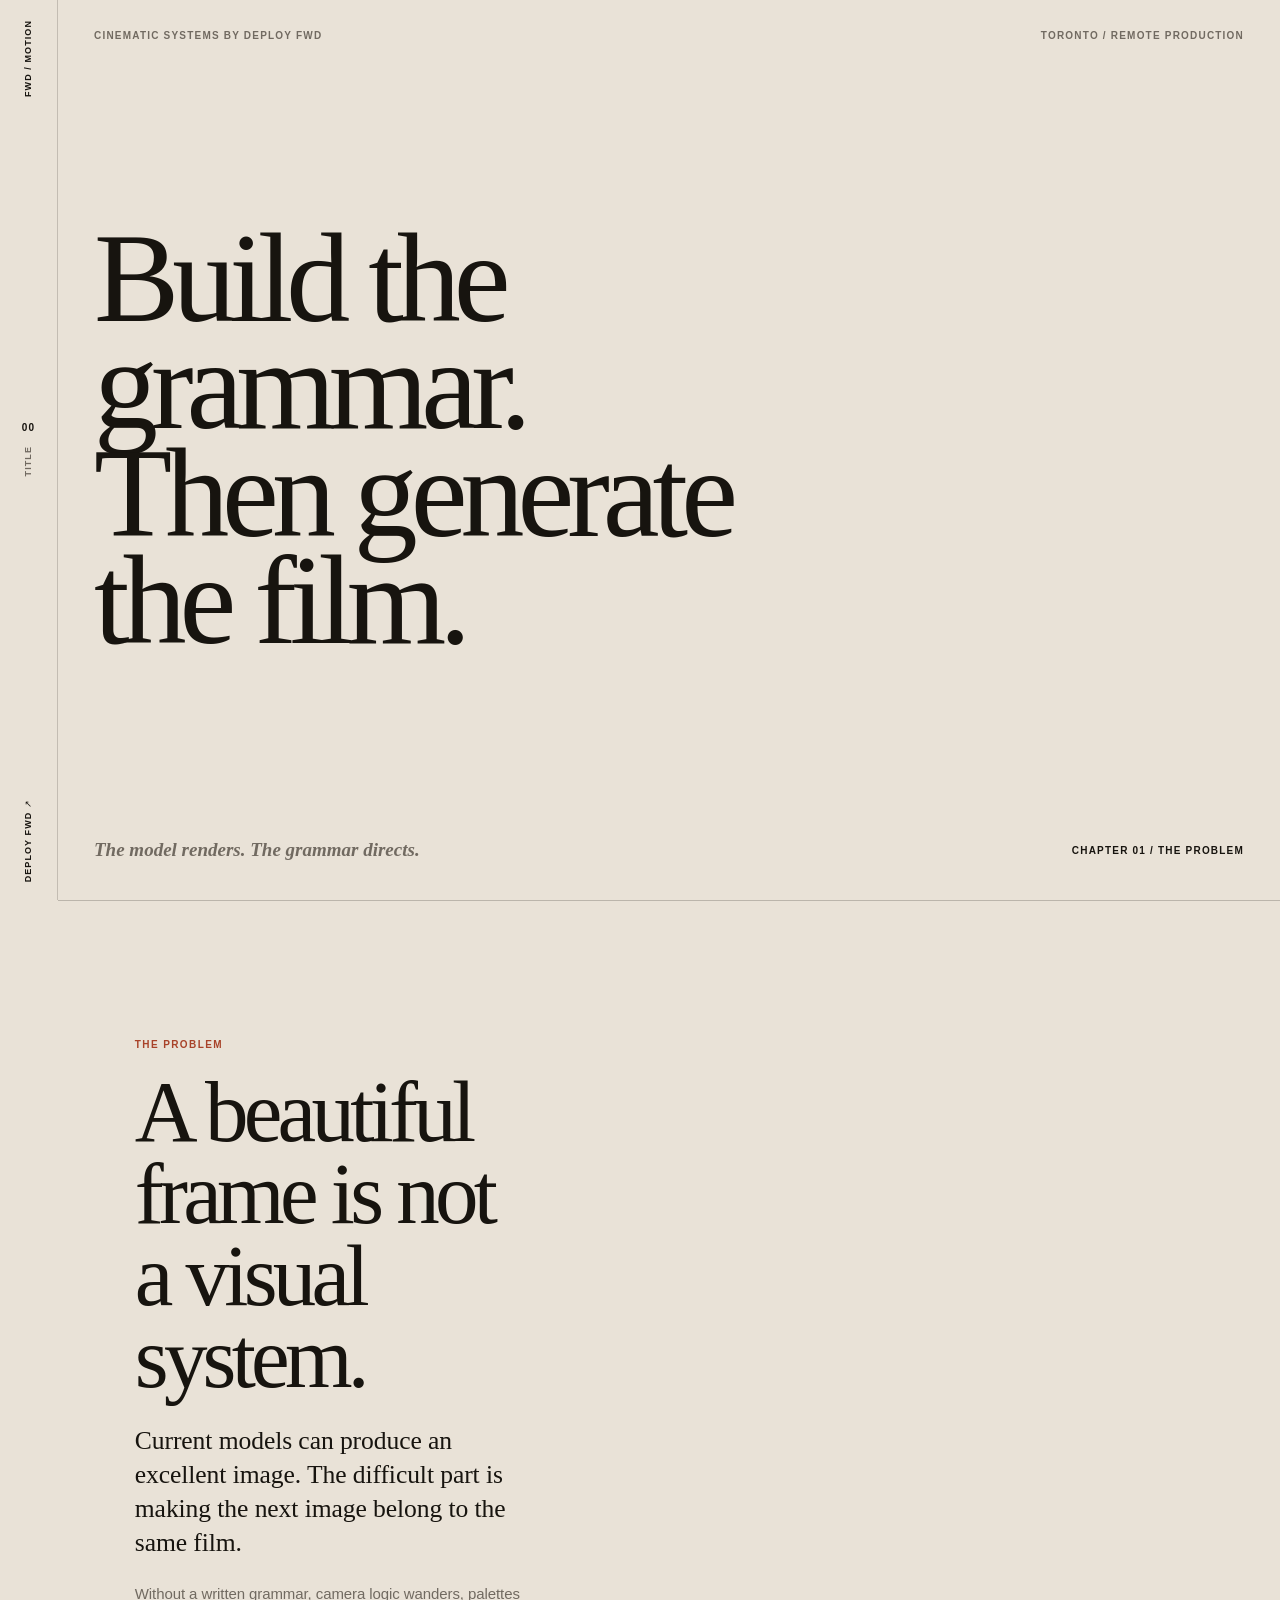
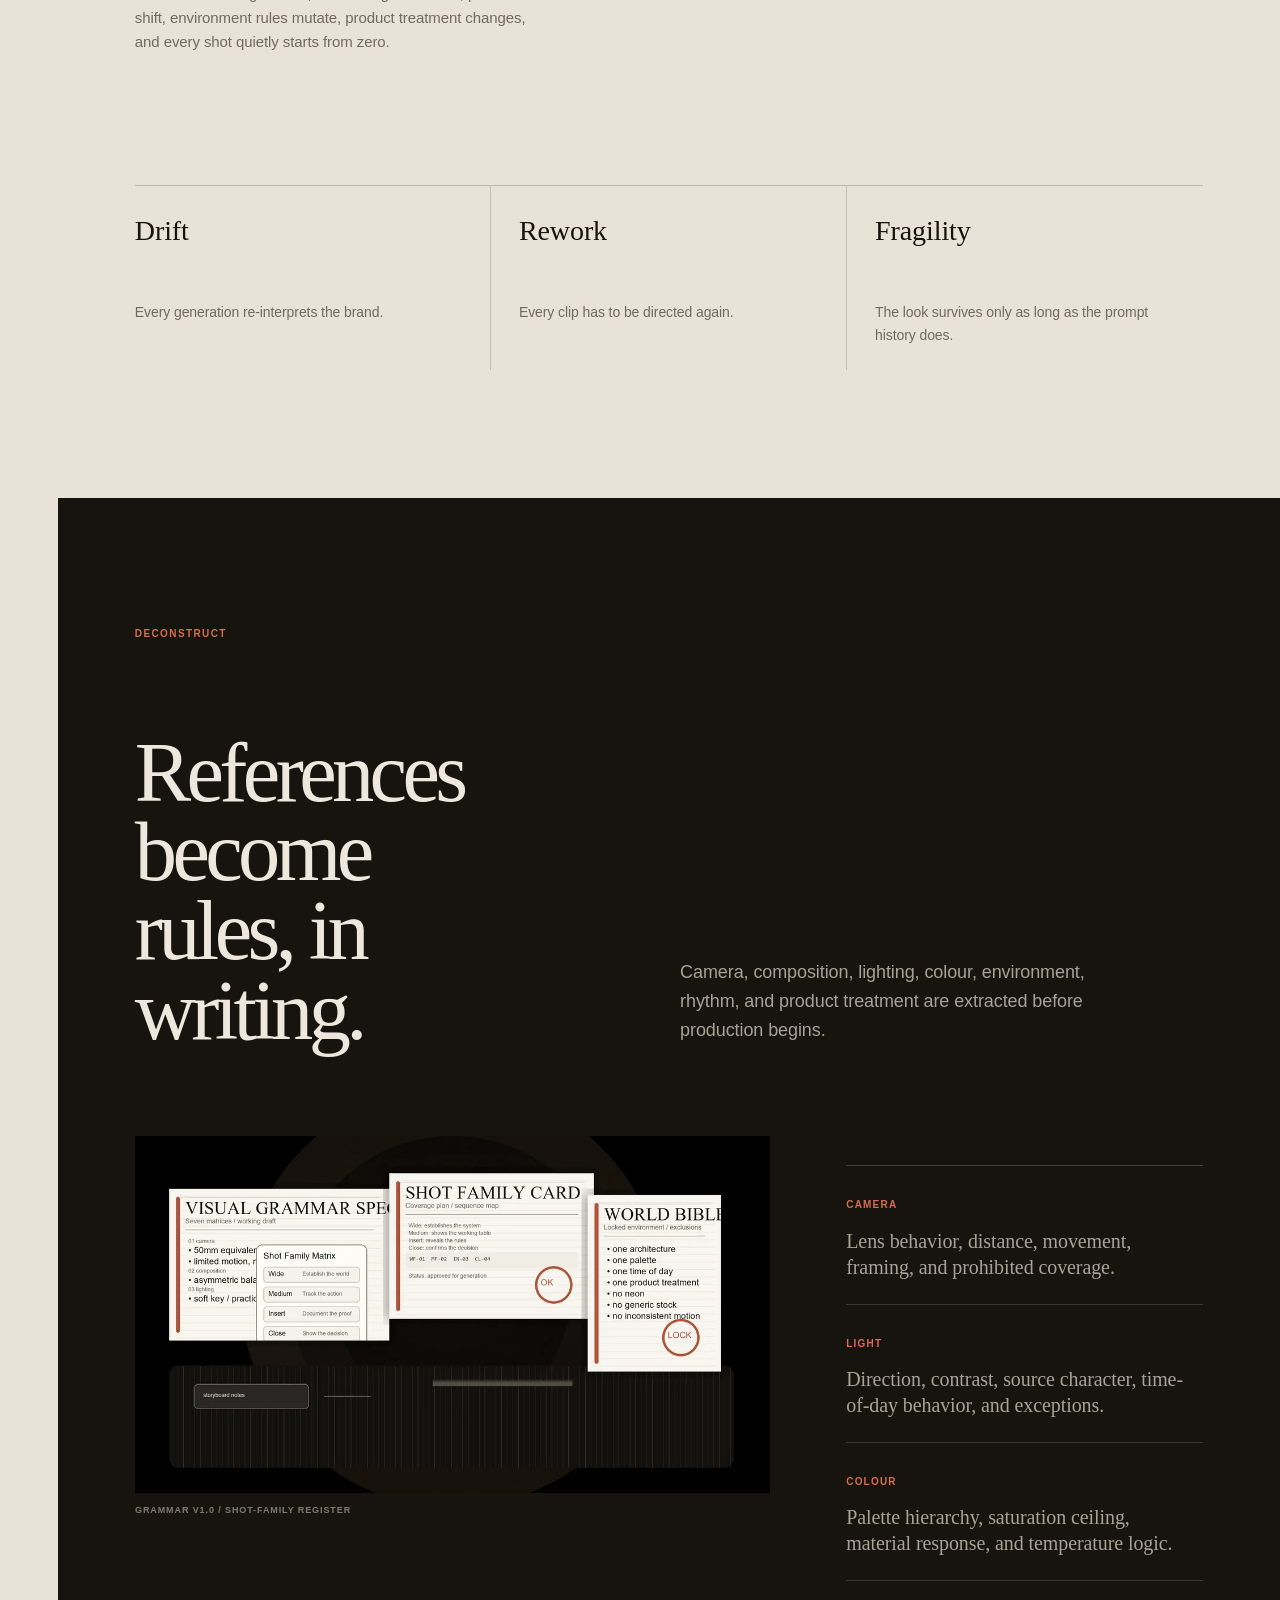
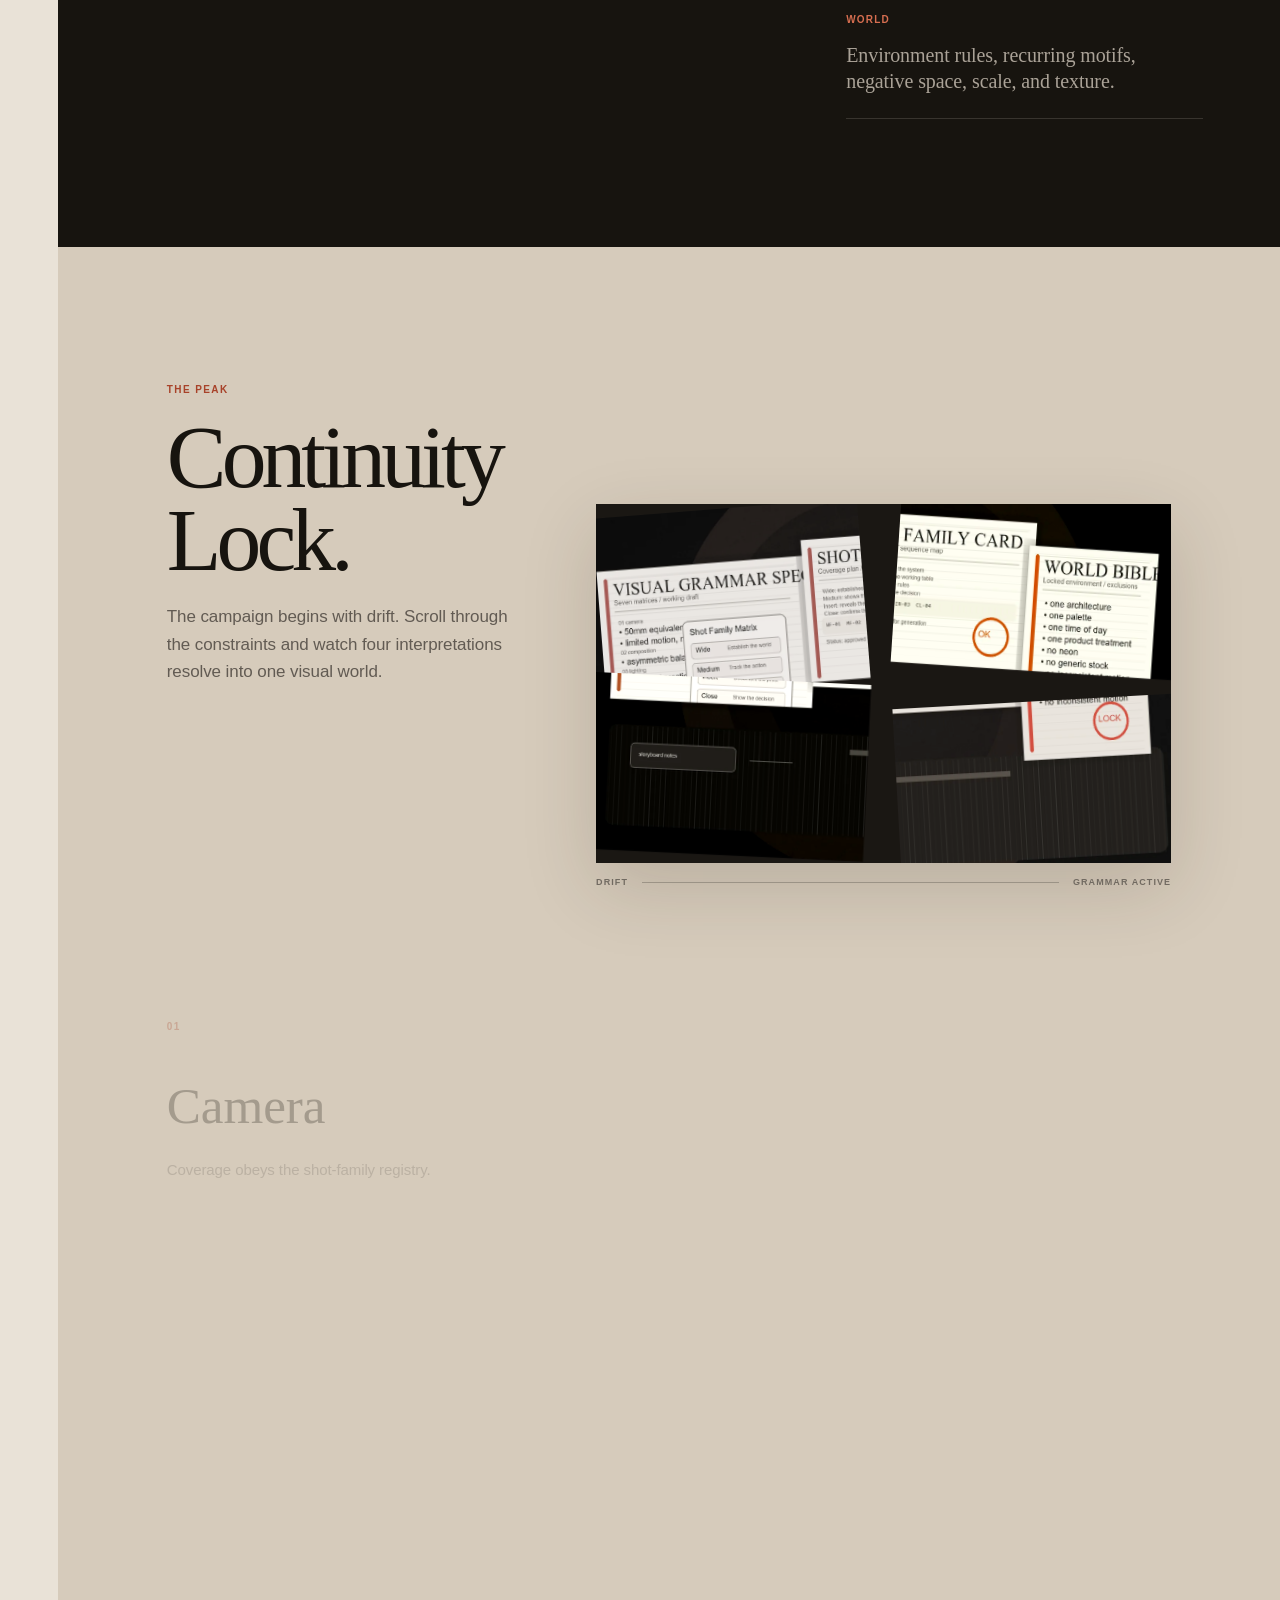
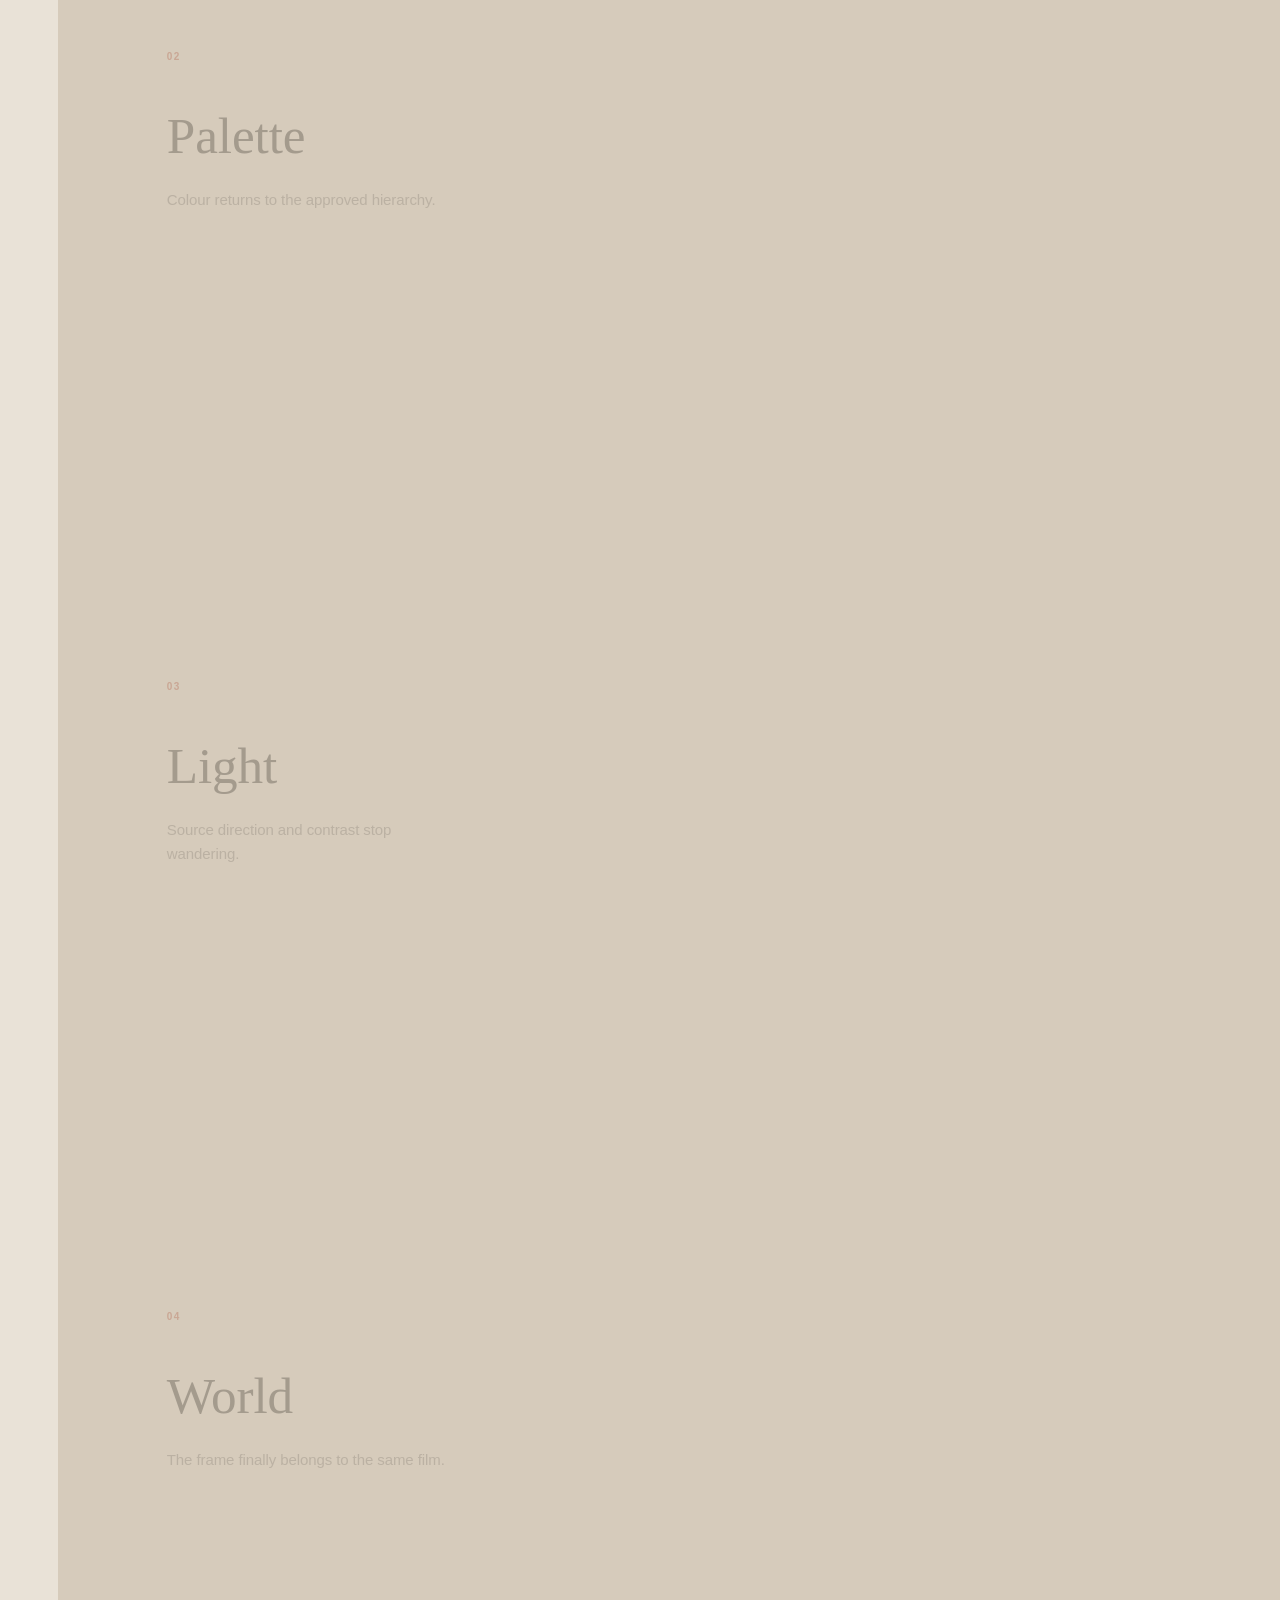
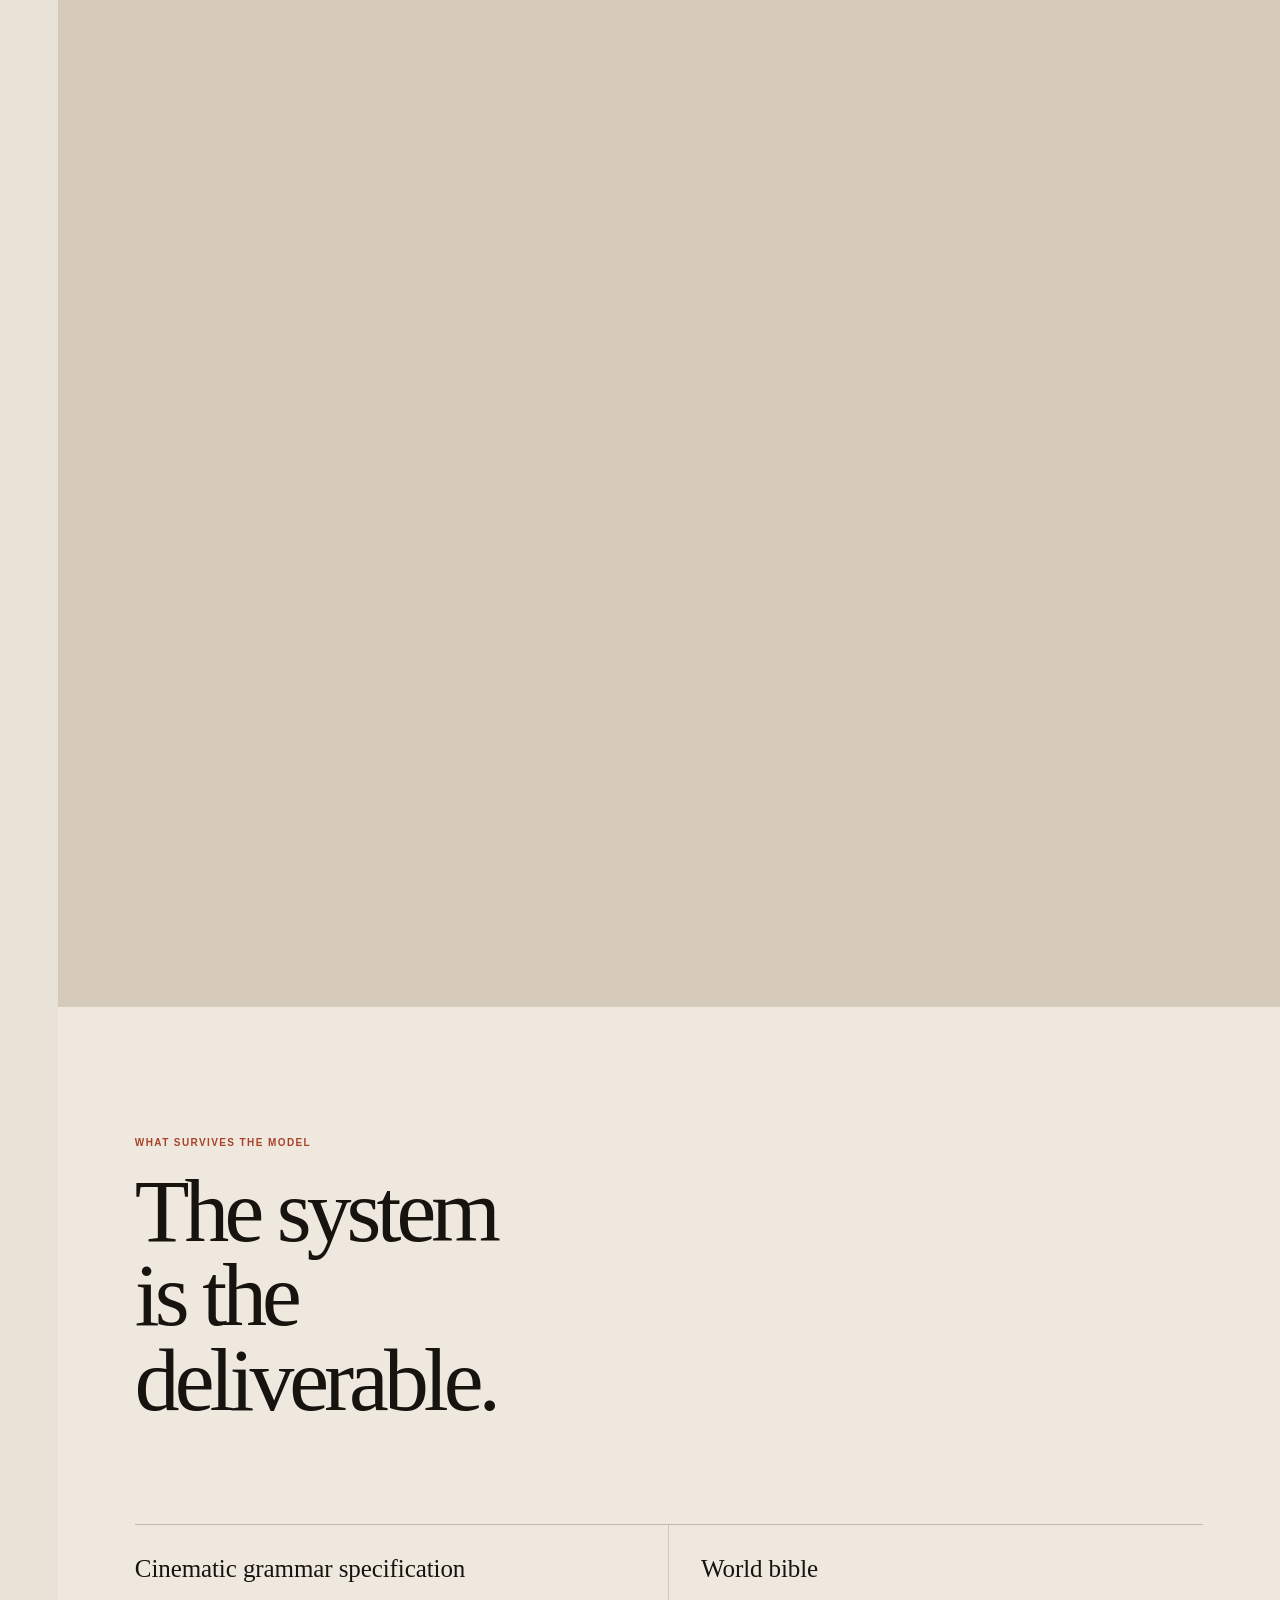
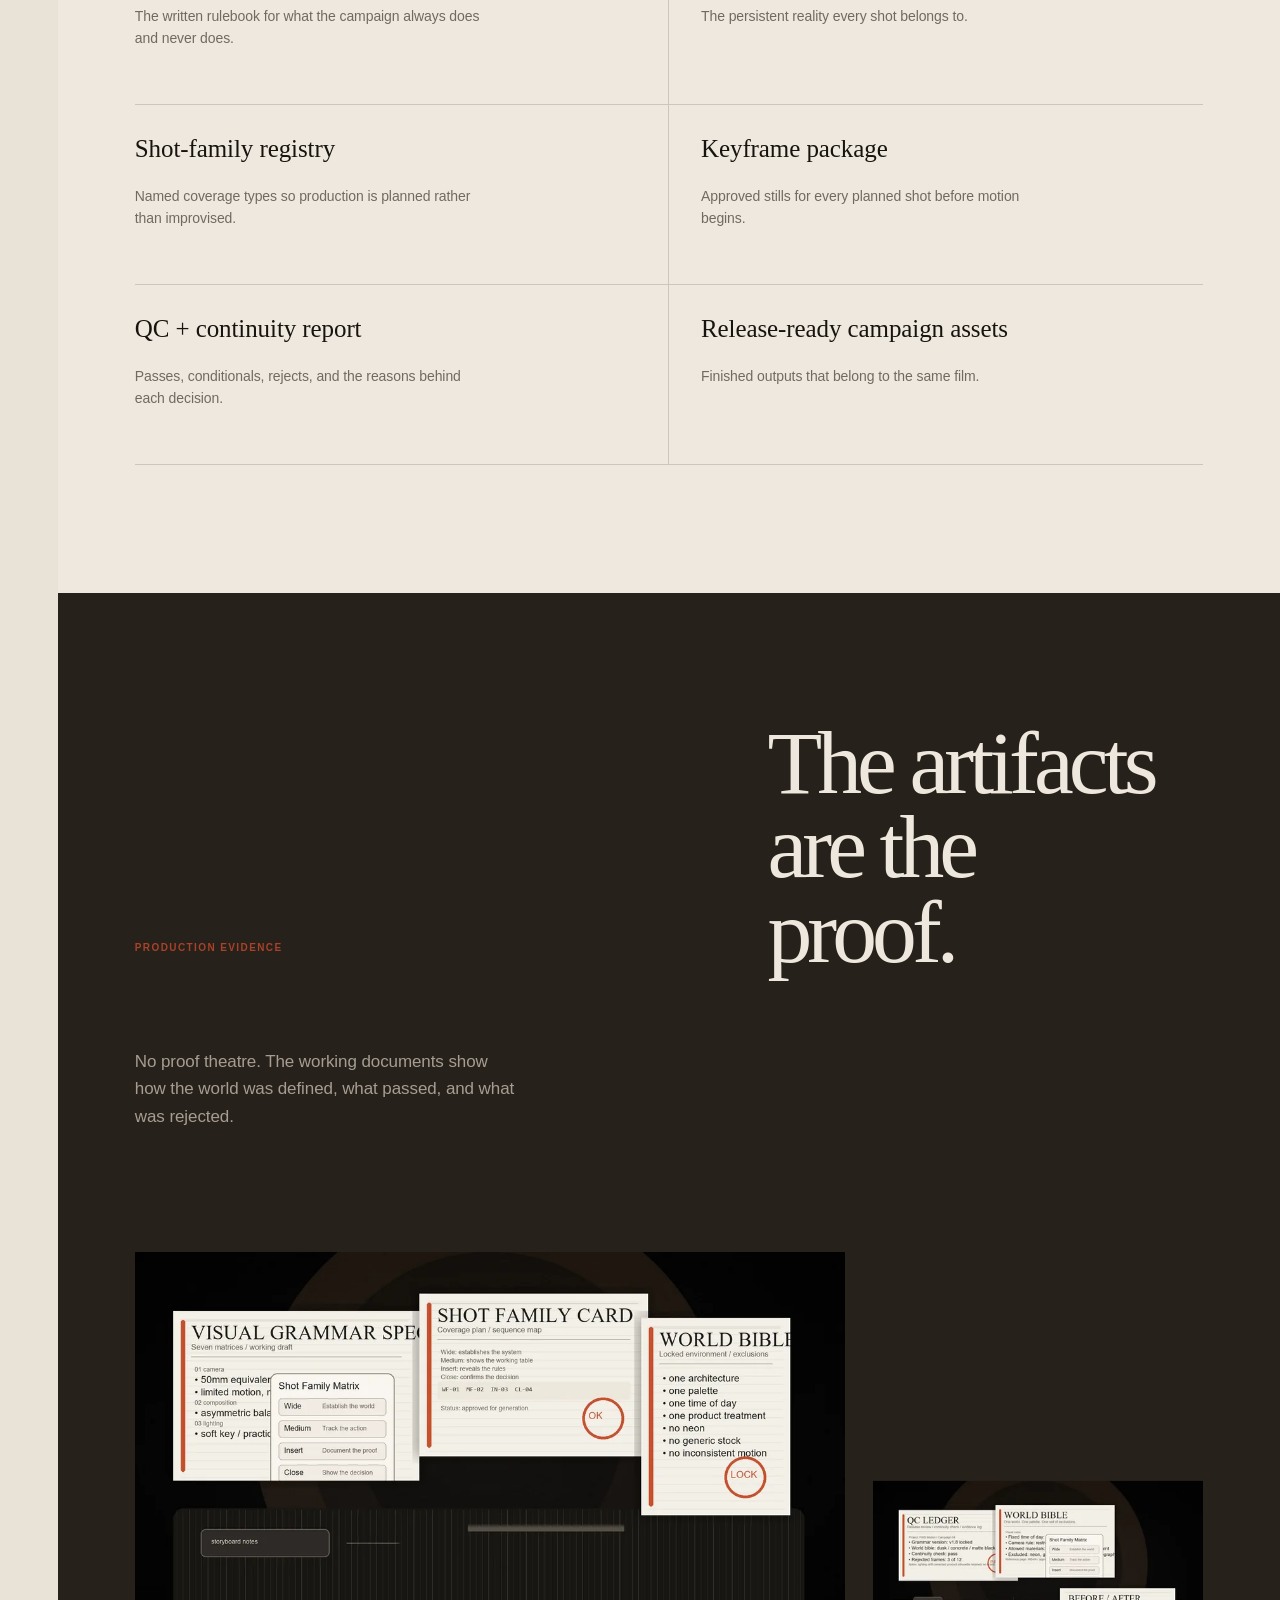
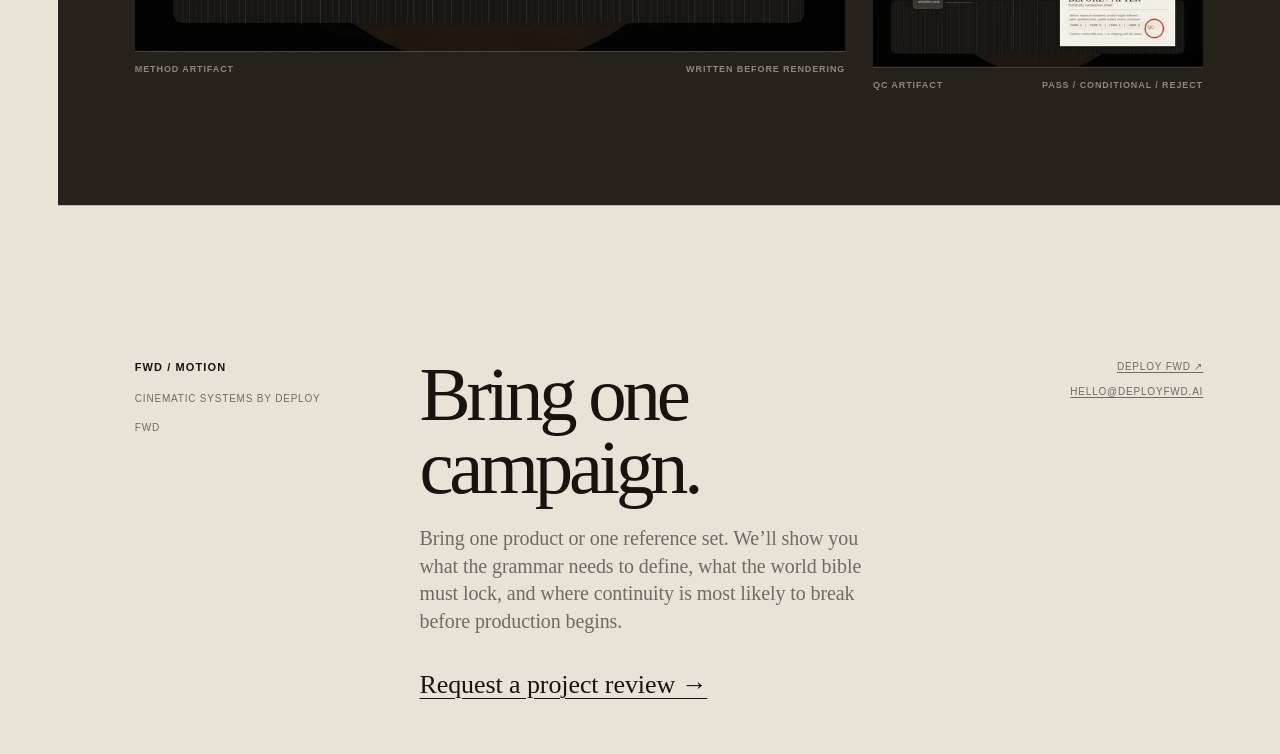
==== deployfwd-preview/fwd-motion.html @ f6572b6f "Publish DeployFWD and FWD Motion mobile previews" ====
<!doctype html>
<html lang="en">
<head>
  <meta charset="utf-8">
  <meta name="viewport" content="width=device-width, initial-scale=1, viewport-fit=cover">
  <title>FWD Motion | cinematic grammar systems for premium campaigns</title>
  <meta name="description" content="FWD Motion turns references into written cinematic grammar, locks one visual world, and produces multi-shot campaigns against it.">
  <meta name="theme-color" content="#e9e2d7">
  <meta property="og:title" content="FWD Motion | cinematic grammar systems">
  <meta property="og:description" content="Build the grammar. Then generate the film.">
  <meta property="og:type" content="website">
  <link rel="icon" href="data:image/svg+xml,%3Csvg xmlns='http://www.w3.org/2000/svg' viewBox='0 0 64 64'%3E%3Crect width='64' height='64' fill='%23e9e2d7'/%3E%3Cpath d='M14 14h8v36h-8zm14 0h22v8H28zm0 14h17v8H28z' fill='%2317140f'/%3E%3C/svg%3E">
  <link rel="stylesheet" href="assets/scrollcraft/scrollcraft.css">
  <link rel="stylesheet" href="assets/fwd-motion.css">
</head>
<body class="fm-page">
  <a class="fm-skip" href="#main">Skip to content</a>

  <aside class="fm-folio" aria-label="Page chapters">
    <a class="fm-folio-mark" href="#top" aria-label="FWD Motion home">FWD / MOTION</a>
    <div class="fm-folio-current" aria-live="polite">
      <span data-folio-number>00</span>
      <strong data-folio-title>Title</strong>
    </div>
    <a class="fm-folio-parent" href="index.html">Deploy FWD ↗</a>
  </aside>

  <main id="main">
    <section id="top" class="fm-title-page" data-fm-chapter="00|Title" data-sc-act="flow">
      <div class="fm-title-inner">
        <div class="fm-title-meta">
          <span>Cinematic systems by Deploy FWD</span>
          <span>Toronto / remote production</span>
        </div>

        <h1>Build the grammar.<br>Then generate the film.</h1>

        <div class="fm-title-bottom">
          <p>The model renders. The grammar directs.</p>
          <a href="#problem">Chapter 01 / The problem</a>
        </div>
      </div>
    </section>

    <section id="problem" class="fm-chapter fm-chapter-paper" data-fm-chapter="01|The problem" data-sc-act="flow">
      <div class="fm-spread">
        <div class="fm-copy-column" data-sc-in data-sc-stagger="55">
          <p class="fm-kicker">The problem</p>
          <h2>A beautiful frame is not a visual system.</h2>
          <p class="fm-lede">Current models can produce an excellent image. The difficult part is making the next image belong to the same film.</p>
          <p>Without a written grammar, camera logic wanders, palettes shift, environment rules mutate, product treatment changes, and every shot quietly starts from zero.</p>
        </div>

        <figure class="fm-media-column" data-sc-reveal="right" data-sc-reveal-at="0.12 0.62">
          <img
            src="assets/fwd-motion/hero-proof-1120.webp"
            srcset="assets/fwd-motion/hero-proof-480.webp 480w, assets/fwd-motion/hero-proof-720.webp 720w, assets/fwd-motion/hero-proof-1120.webp 1120w"
            sizes="(max-width: 900px) 92vw, 52vw"
            width="1120" height="630"
            loading="lazy" decoding="async"
            alt="Quality-control ledger and world bible showing pass, conditional, and rejected continuity decisions">
          <figcaption><span>QC ledger</span><span>Continuity is inspected, not assumed.</span></figcaption>
        </figure>
      </div>

      <div class="fm-margin-notes">
        <p><strong>Drift</strong> Every generation re-interprets the brand.</p>
        <p><strong>Rework</strong> Every clip has to be directed again.</p>
        <p><strong>Fragility</strong> The look survives only as long as the prompt history does.</p>
      </div>
    </section>

    <section id="method" class="fm-chapter fm-chapter-ink" data-fm-chapter="02|Deconstruct" data-sc-act="flow">
      <div class="fm-method-head" data-sc-in>
        <p class="fm-kicker">Deconstruct</p>
        <h2>References become rules, in writing.</h2>
        <p>Camera, composition, lighting, colour, environment, rhythm, and product treatment are extracted before production begins.</p>
      </div>

      <div class="fm-method-spread">
        <figure class="fm-method-image" data-sc-parallax="-0.58">
          <img
            src="assets/fwd-motion/hero-method-1600.webp"
            srcset="assets/fwd-motion/hero-method-480.webp 480w, assets/fwd-motion/hero-method-720.webp 720w, assets/fwd-motion/hero-method-1120.webp 1120w, assets/fwd-motion/hero-method-1600.webp 1600w"
            sizes="(max-width: 900px) 92vw, 68vw"
            width="1600" height="900"
            loading="lazy" decoding="async"
            alt="Visual grammar specification and shot family matrix defining cinematic coverage rules">
          <figcaption>Grammar v1.0 / shot-family register</figcaption>
        </figure>

        <div class="fm-method-list" data-sc-in data-sc-stagger="50">
          <article><span>Camera</span><p>Lens behavior, distance, movement, framing, and prohibited coverage.</p></article>
          <article><span>Light</span><p>Direction, contrast, source character, time-of-day behavior, and exceptions.</p></article>
          <article><span>Colour</span><p>Palette hierarchy, saturation ceiling, material response, and temperature logic.</p></article>
          <article><span>World</span><p>Environment rules, recurring motifs, negative space, scale, and texture.</p></article>
        </div>
      </div>
    </section>

    <section id="lock" class="fm-chapter fm-lock-chapter" data-fm-chapter="03|Continuity Lock" data-fm-lock>
      <div class="fm-lock-wrap">
        <div class="fm-lock-copy">
          <div class="fm-lock-intro">
            <p class="fm-kicker">The peak</p>
            <h2>Continuity Lock.</h2>
            <p>The campaign begins with drift. Scroll through the constraints and watch four interpretations resolve into one visual world.</p>
          </div>

          <div class="fm-lock-rules">
            <article data-lock-rule="0"><span>01</span><strong>Camera</strong><p>Coverage obeys the shot-family registry.</p></article>
            <article data-lock-rule="1"><span>02</span><strong>Palette</strong><p>Colour returns to the approved hierarchy.</p></article>
            <article data-lock-rule="2"><span>03</span><strong>Light</strong><p>Source direction and contrast stop wandering.</p></article>
            <article data-lock-rule="3"><span>04</span><strong>World</strong><p>The frame finally belongs to the same film.</p></article>
          </div>
        </div>

        <div class="fm-lock-stage" aria-label="Four drifting image tiles resolving into one coherent frame">
          <div class="fm-lock-grid" data-lock-grid>
            <div class="fm-tile t1"></div>
            <div class="fm-tile t2"></div>
            <div class="fm-tile t3"></div>
            <div class="fm-tile t4"></div>
          </div>
          <div class="fm-lock-status">
            <span data-lock-status>DRIFT</span>
            <b></b>
            <span>GRAMMAR ACTIVE</span>
          </div>
        </div>
      </div>
    </section>

    <section id="system" class="fm-chapter fm-chapter-paper fm-system-chapter" data-fm-chapter="04|The system" data-sc-act="flow">
      <div class="fm-system-head" data-sc-in>
        <p class="fm-kicker">What survives the model</p>
        <h2>The system is the deliverable.</h2>
      </div>

      <div class="fm-deliverables">
        <article data-sc-in>
          <strong>Cinematic grammar specification</strong>
          <p>The written rulebook for what the campaign always does and never does.</p>
        </article>
        <article data-sc-in>
          <strong>World bible</strong>
          <p>The persistent reality every shot belongs to.</p>
        </article>
        <article data-sc-in>
          <strong>Shot-family registry</strong>
          <p>Named coverage types so production is planned rather than improvised.</p>
        </article>
        <article data-sc-in>
          <strong>Keyframe package</strong>
          <p>Approved stills for every planned shot before motion begins.</p>
        </article>
        <article data-sc-in>
          <strong>QC + continuity report</strong>
          <p>Passes, conditionals, rejects, and the reasons behind each decision.</p>
        </article>
        <article data-sc-in>
          <strong>Release-ready campaign assets</strong>
          <p>Finished outputs that belong to the same film.</p>
        </article>
      </div>
    </section>

    <section id="proof" class="fm-chapter fm-proof-chapter" data-fm-chapter="05|Proof" data-sc-act="flow">
      <div class="fm-proof-title" data-sc-in>
        <p class="fm-kicker">Production evidence</p>
        <h2>The artifacts are the proof.</h2>
        <p>No proof theatre. The working documents show how the world was defined, what passed, and what was rejected.</p>
      </div>

      <div class="fm-proof-spread">
        <figure class="fm-proof-large" data-sc-reveal="left" data-sc-reveal-at="0.08 0.52">
          <img
            src="assets/fwd-motion/hero-method-1120.webp"
            srcset="assets/fwd-motion/hero-method-480.webp 480w, assets/fwd-motion/hero-method-720.webp 720w, assets/fwd-motion/hero-method-1120.webp 1120w, assets/fwd-motion/hero-method-1600.webp 1600w"
            sizes="(max-width: 900px) 92vw, 62vw"
            width="1120" height="630"
            loading="lazy" decoding="async"
            alt="Cinematic grammar document showing visual rules, shot families, and production language">
          <figcaption><span>Method artifact</span><span>Written before rendering</span></figcaption>
        </figure>

        <figure class="fm-proof-small" data-sc-parallax="0.44">
          <img
            src="assets/fwd-motion/hero-proof-720.webp"
            srcset="assets/fwd-motion/hero-proof-480.webp 480w, assets/fwd-motion/hero-proof-720.webp 720w, assets/fwd-motion/hero-proof-1120.webp 1120w"
            sizes="(max-width: 900px) 92vw, 29vw"
            width="720" height="405"
            loading="lazy" decoding="async"
            alt="Quality-control ledger and world bible showing continuity review decisions">
          <figcaption><span>QC artifact</span><span>Pass / conditional / reject</span></figcaption>
        </figure>
      </div>
    </section>

    <section id="close" class="fm-colophon" data-fm-chapter="06|Project review" data-sc-act="flow">
      <div class="fm-colophon-inner" data-sc-in>
        <div>
          <p>FWD / MOTION</p>
          <span>Cinematic systems by Deploy FWD</span>
        </div>

        <div class="fm-colophon-copy">
          <h2>Bring one campaign.</h2>
          <p>Bring one product or one reference set. We’ll show you what the grammar needs to define, what the world bible must lock, and where continuity is most likely to break before production begins.</p>
          <a href="mailto:hello@deployfwd.ai?subject=FWD%20Motion%20Project%20Review">Request a project review →</a>
        </div>

        <div class="fm-colophon-meta">
          <a href="index.html">Deploy FWD ↗</a>
          <a href="mailto:hello@deployfwd.ai?subject=FWD%20Motion%20Project%20Review">hello@deployfwd.ai</a>
        </div>
      </div>
    </section>
  </main>

  <script src="assets/scrollcraft/scrollcraft.js"></script>
  <script src="assets/fwd-motion.js"></script>
</body>
</html>
---- deployfwd-preview/assets/scrollcraft/scrollcraft.css ----
/* ============================================================================
   scrollcraft.css: the taste floor
   ----------------------------------------------------------------------------
   Two layers, and the split matters:

     TOKENS   what you override per brand. Colour roles, the type ramp, the
              spacing scale, elevation, motion. A brand is ~12 values.
     DEVICES  what the engine drives. Do not restyle these to taste; they are
              the mechanism. Style your own markup instead.

   Nothing here draws a "component". There are no card, badge, or pill classes,
   because a stylesheet that ships those is how every page built on it ends up
   with the same shapes. You get a floor and a vocabulary; the composition is
   yours.
   ========================================================================== */

/* ---------------------------------------------------------------- tokens -- */
:root {
  /* --- colour roles. Override these six and the page is rebranded. -------- */
  --sc-canvas:      #08090b;   /* the page ground. Drift interpolates this.   */
  --sc-surface:     #101217;   /* anything raised off the ground             */
  --sc-ink:         #f4f2ef;   /* primary text                               */
  --sc-ink-soft:    #9a9ba1;   /* secondary text. Tinted, never flat gray.   */
  --sc-accent:      #d8ff3e;   /* ONE accent. It owns a region, not confetti. */
  --sc-accent-ink:  #08090b;   /* text that sits on the accent               */

  --sc-hairline:    color-mix(in oklab, var(--sc-ink) 12%, transparent);
  --sc-hairline-strong: color-mix(in oklab, var(--sc-ink) 22%, transparent);

  /* --- type. Two families max. Display carries voice, text carries prose. - */
  --sc-font-display: "Instrument Sans", "Geist", system-ui, sans-serif;
  --sc-font-text:    "Geist", system-ui, sans-serif;
  --sc-font-mono:    "Geist Mono", ui-monospace, monospace;

  /* Fluid ramp. Tracking tightens as size grows because a face set at 6rem
     with 0 tracking reads loose; this is optical correction, not decoration. */
  --sc-t-xs:   clamp(0.75rem, 0.72rem + 0.15vw, 0.82rem);
  --sc-t-sm:   clamp(0.875rem, 0.84rem + 0.18vw, 0.95rem);
  --sc-t-base: clamp(1rem, 0.96rem + 0.22vw, 1.125rem);
  --sc-t-lg:   clamp(1.2rem, 1.1rem + 0.5vw, 1.5rem);
  --sc-t-xl:   clamp(1.6rem, 1.35rem + 1.2vw, 2.25rem);
  --sc-t-2xl:  clamp(2.1rem, 1.6rem + 2.4vw, 3.4rem);
  --sc-t-3xl:  clamp(2.8rem, 1.9rem + 4.2vw, 5rem);
  --sc-t-4xl:  clamp(3.4rem, 1.9rem + 6.6vw, 7.5rem);

  --sc-track-tight:  -0.035em;
  --sc-track-snug:   -0.02em;
  --sc-track-normal: -0.005em;
  --sc-track-wide:    0.08em;

  --sc-leading-none: 0.94;
  --sc-leading-tight: 1.06;
  --sc-leading-body: 1.62;

  --sc-measure: 62ch;

  /* --- space. 4px base: the useful middle steps an 8-only scale misses. --- */
  --sc-1: 0.25rem;  --sc-2: 0.5rem;   --sc-3: 0.75rem;  --sc-4: 1rem;
  --sc-5: 1.5rem;   --sc-6: 2rem;     --sc-7: 3rem;     --sc-8: 4rem;
  --sc-9: 6rem;     --sc-10: 8rem;    --sc-11: 12rem;

  /* Section rhythm is fluid so a phone doesn't inherit desktop air. */
  --sc-section: clamp(4.5rem, 9vw, 11rem);
  --sc-gutter:  clamp(1.25rem, 5vw, 5.5rem);
  --sc-maxw:    82rem;

  /* --- radius. Pick one scale for the page and hold it. ------------------- */
  --sc-r-sm: 6px;  --sc-r-md: 12px;  --sc-r-lg: 20px;  --sc-r-pill: 999px;

  /* --- elevation. Every shadow has an offset AND a soft blur, and is tinted
         to the canvas hue. A zero-offset coloured halo is decoration, not
         depth, so there isn't one here. ---------------------------------- */
  --sc-shadow-color: 220 40% 2%;
  --sc-e1: 0 1px 2px hsl(var(--sc-shadow-color) / 0.28),
           0 2px 6px -1px hsl(var(--sc-shadow-color) / 0.20);
  --sc-e2: 0 2px 4px hsl(var(--sc-shadow-color) / 0.24),
           0 8px 18px -4px hsl(var(--sc-shadow-color) / 0.30);
  --sc-e3: 0 4px 8px hsl(var(--sc-shadow-color) / 0.22),
           0 18px 40px -8px hsl(var(--sc-shadow-color) / 0.38),
           0 48px 90px -24px hsl(var(--sc-shadow-color) / 0.30);

  /* Edge light: a 1px top highlight sells a raised surface better than any
     amount of blur, because real raised things catch light on their lip. */
  --sc-edge: inset 0 1px 0 color-mix(in oklab, var(--sc-ink) 10%, transparent);

  /* --- motion. Built-in CSS easings are too weak for UI. ------------------ */
  --sc-ease-out:    cubic-bezier(0.23, 1, 0.32, 1);
  --sc-ease-in-out: cubic-bezier(0.77, 0, 0.175, 1);
  --sc-ease-drawer: cubic-bezier(0.32, 0.72, 0, 1);
  --sc-d-fast: 160ms;  --sc-d-base: 240ms;  --sc-d-slow: 420ms;

  --sc-z-stage: 1; --sc-z-copy: 20; --sc-z-chrome: 60;
}

/* --------------------------------------------------------------- reset -- */
*, *::before, *::after { box-sizing: border-box; }
html { -webkit-text-size-adjust: 100%; scroll-behavior: smooth; }
@media (prefers-reduced-motion: reduce) { html { scroll-behavior: auto; } }

body {
  margin: 0;
  background: var(--sc-canvas);
  color: var(--sc-ink);
  font-family: var(--sc-font-text);
  font-size: var(--sc-t-base);
  line-height: var(--sc-leading-body);
  letter-spacing: var(--sc-track-normal);
  -webkit-font-smoothing: antialiased;
  text-rendering: optimizeLegibility;
  font-synthesis-weight: none;
  overflow-x: clip;
}
img, video, canvas, svg { display: block; max-width: 100%; }
button, input, select, textarea { font: inherit; color: inherit; }

/* ------------------------------------------------- the browser surfaces --
   The parts you did not draw still carry the design. Selection, caret, focus
   ring, scrollbar and tabular numerals all ship with defaults that belong to no
   design system. Theming them is the cheapest signal that a page was built
   rather than assembled, and it is the step that gets skipped most reliably. */
::selection { background: var(--sc-accent); color: var(--sc-accent-ink); }
:root { caret-color: var(--sc-accent); accent-color: var(--sc-accent); }
:focus-visible {
  outline: 2px solid var(--sc-accent);
  outline-offset: 3px;
  border-radius: var(--sc-r-sm);
}
:where(a) { color: inherit; text-decoration-thickness: 1px; text-underline-offset: 0.22em; }
@supports (scrollbar-color: auto) {
  html { scrollbar-color: color-mix(in oklab, var(--sc-ink) 26%, transparent) transparent; scrollbar-width: thin; }
}
:where(table, .sc-nums, [data-sc-count]) { font-variant-numeric: tabular-nums; }

/* ----------------------------------------------------------- typography -- */
.sc-display {
  font-family: var(--sc-font-display);
  font-weight: 500;
  line-height: var(--sc-leading-none);
  letter-spacing: var(--sc-track-tight);
  text-wrap: balance;
  margin: 0;
}
.sc-display--xl { font-size: var(--sc-t-4xl); }
.sc-display--lg { font-size: var(--sc-t-3xl); }
.sc-display--md { font-size: var(--sc-t-2xl); letter-spacing: var(--sc-track-snug); }
.sc-lede {
  font-size: var(--sc-t-lg);
  line-height: 1.44;
  letter-spacing: var(--sc-track-snug);
  color: var(--sc-ink);
  max-width: 46ch;
  text-wrap: pretty;
  margin: 0;
}
.sc-body { max-width: var(--sc-measure); color: var(--sc-ink-soft); text-wrap: pretty; margin: 0; }
.sc-label {
  font-family: var(--sc-font-mono);
  font-size: var(--sc-t-xs);
  letter-spacing: var(--sc-track-wide);
  text-transform: uppercase;
  color: var(--sc-ink-soft);
}

/* ---------------------------------------------------------------- layout -- */
.sc-wrap { width: 100%; max-width: var(--sc-maxw); margin-inline: auto; padding-inline: var(--sc-gutter); }
.sc-section { padding-block: var(--sc-section); }
/* More space above a heading than below it: the gap belongs to the boundary,
   not to the pair. */
.sc-stack > * + * { margin-top: var(--sc-4); }
.sc-stack > :is(h1,h2,h3) { margin-top: var(--sc-7); }
.sc-stack > :is(h1,h2,h3):first-child { margin-top: 0; }
.sc-rule { height: 1px; border: 0; background: var(--sc-hairline); margin: 0; }

/* =============================================================== DEVICES ==
   Driven by the engine. Restyle your own markup, not these.                */

.sc-act--pinned { position: relative; }
.sc-stage {
  position: sticky; top: 0;
  height: 100vh; height: 100svh;
  overflow: clip;
  z-index: var(--sc-z-stage);
}

/* scrub / sequence media */
.sc-stage :is(video[data-sc-scrub], canvas[data-sc-sequence], .sc-stage__poster) {
  position: absolute; inset: 0;
  width: 100%; height: 100%;
  object-fit: cover;
}
video[data-sc-scrub] { opacity: 0; transition: opacity 380ms var(--sc-ease-out); }
.sc-has-clip video[data-sc-scrub] { opacity: 1; }
/* The poster is a live frame-holder, not a placeholder: it stays up until a
   real video frame has painted, which is what stops the blank-stage flash. */
.sc-stage__poster { z-index: 0; transition: opacity 380ms var(--sc-ease-out); }
.sc-has-clip .sc-stage__poster { opacity: 0; }

/* A scrim only where text sits. A full-frame darkening layer flattens the
   image everywhere to fix contrast in one corner. */
.sc-scrim {
  position: absolute; inset: 0; pointer-events: none; z-index: 1;
  background: linear-gradient(
    var(--sc-scrim-angle, 180deg),
    color-mix(in oklab, var(--sc-canvas) var(--sc-scrim-a, 78%), transparent) 0%,
    color-mix(in oklab, var(--sc-canvas) 30%, transparent) 42%,
    transparent 68%);
}
/* Point the scrim at the copy. A scrim gradient that darkens the top while the
   copy sits at the bottom fixes contrast nowhere and flattens the image
   everywhere, which is the most common way text-over-video goes wrong. */
.sc-scrim--bottom { --sc-scrim-angle: 0deg; }
.sc-scrim--left   { --sc-scrim-angle: 90deg; }
.sc-scrim--right  { --sc-scrim-angle: 270deg; }

/* Corner scrims, for copy anchored to a corner. An edge gradient has to darken
   a whole band across the frame to cover one corner; a corner gradient puts the
   density where the text is and leaves the rest of the image alone. Pair with
   .sc-copy--lead / .sc-copy--trail. */
.sc-scrim--lead {
  background: linear-gradient(to top right,
    color-mix(in oklab, var(--sc-canvas) 94%, transparent) 0%,
    color-mix(in oklab, var(--sc-canvas) 72%, transparent) 30%,
    color-mix(in oklab, var(--sc-canvas) 30%, transparent) 52%,
    transparent 72%);
}
.sc-scrim--trail {
  background: linear-gradient(to top left,
    color-mix(in oklab, var(--sc-canvas) 94%, transparent) 0%,
    color-mix(in oklab, var(--sc-canvas) 72%, transparent) 30%,
    color-mix(in oklab, var(--sc-canvas) 30%, transparent) 52%,
    transparent 72%);
}
/* A band across the bottom, for copy that spans the full width of the frame.
   That is what both corner anchors become below 860px, and it is also the right
   shape whenever the copy block is wider than a corner. */
.sc-scrim--band {
  background: linear-gradient(to top,
    color-mix(in oklab, var(--sc-canvas) 94%, transparent) 0%,
    color-mix(in oklab, var(--sc-canvas) 74%, transparent) 22%,
    color-mix(in oklab, var(--sc-canvas) 30%, transparent) 42%,
    transparent 58%);
}
.sc-scrim--vignette {
  background: radial-gradient(120% 90% at 50% 45%, transparent 40%,
              color-mix(in oklab, var(--sc-canvas) 70%, transparent) 100%);
}

/* copy over a stage.
   max-width is in rem, never ch. A `ch` on this container resolves against the
   CONTAINER's font-size (body size), not the display size of the heading inside
   it, so `max-width: 20ch` here silently produces a ~180px column and wraps a
   hero headline to six lines. Set a ch measure on the text element itself. */
.sc-copy {
  position: absolute; z-index: var(--sc-z-copy);
  inset-inline: var(--sc-gutter);
  max-width: min(46rem, 76vw);
  will-change: opacity, transform;
}
.sc-copy--lead   { left: var(--sc-gutter); bottom: clamp(3rem, 12vh, 9rem); }
/* inset-inline FIRST. It is the shorthand for left+right, so declaring it after
   `left: 50%` resets left to auto and the block drifts off the left edge. */
.sc-copy--center { inset-inline: auto; left: 50%; top: 50%; translate: -50% -50%; text-align: center; }
.sc-copy--trail  { inset-inline: auto; right: var(--sc-gutter); bottom: clamp(3rem, 12vh, 9rem); text-align: right; }

/* cue defaults: the engine writes opacity/transform inline, these are the
   pre-paint state so nothing flashes before the first read() */
[data-sc-cue] { opacity: 0; will-change: opacity, transform; }
.sc-ready [data-sc-cue] { transition: none; }

/* kinetic split */
.sc-split { display: inline-block; overflow: hidden; vertical-align: top; }
/* Descenders live below the baseline; a line mask clipped to the line box eats
   the tails off g, y, p, j. The padding buys them room back. */
.sc-split--line { display: block; padding-bottom: 0.14em; margin-bottom: -0.14em; }
.sc-split__i { display: inline-block; will-change: transform, opacity; }
.sc-is-split { opacity: 1 !important; }

/* horizontal rail */
[data-sc-pan] { display: flex; will-change: transform; }

/* reveal + parallax */
[data-sc-reveal] { will-change: clip-path; }
[data-sc-parallax] { will-change: transform; }

/* flow reveal (fires once) */
[data-sc-in], [data-sc-stagger] > * {
  opacity: 0;
  transform: translate3d(0, 14px, 0);
  transition: opacity 620ms var(--sc-ease-out), transform 620ms var(--sc-ease-out);
}
[data-sc-in].sc-in, [data-sc-stagger] > .sc-in { opacity: 1; transform: none; }

/* pointer devices */
[data-sc-tilt] { transform-style: preserve-3d; will-change: transform; }
[data-sc-magnet] { will-change: transform; }
/* isolation always; position only if nothing more specific already set it.
   Written with :where() (zero specificity) on purpose: a plain `position:
   relative` here has the same weight as `.sc-stage` and, being later in the
   file, silently wins. A stage carrying both attributes then stops being
   sticky and the whole act scrolls away instead of pinning. */
[data-sc-spotlight] { isolation: isolate; }
:where([data-sc-spotlight]) { position: relative; }
[data-sc-spotlight]::after {
  content: ""; position: absolute; inset: 0; pointer-events: none; z-index: 2;
  background: radial-gradient(
    28rem 28rem at calc(var(--sc-mx, 0.5) * 100%) calc(var(--sc-my, 0.5) * 100%),
    color-mix(in oklab, var(--sc-accent) 16%, transparent), transparent 70%);
  opacity: 0; transition: opacity var(--sc-d-slow) var(--sc-ease-out);
}
[data-sc-spotlight]:hover::after { opacity: 1; }

/* =========================================================== WORLDFLIGHT ==
   One fixed stage for the whole page. The only thing in document flow is the
   spacer, and it is empty. If you find yourself adding a section here, you want
   act mode instead: the moment a real block scrolls past the fixed stage, the
   page has a seam again and the whole point is gone.                        */

[data-sc-mode="worldflight"] { position: relative; }

.sc-world {
  position: fixed; inset: 0;
  overflow: clip;
  z-index: var(--sc-z-stage);
  background: var(--sc-canvas);
}

/* Every leg is mounted for the life of the page and stacked in the same box.
   The engine owns opacity, visibility and z-index here; do not set them. */
.sc-world__seg {
  position: absolute; inset: 0;
  opacity: 0;
  will-change: opacity;
}
.sc-world__seg > :is(video, img, canvas) {
  position: absolute; inset: 0;
  width: 100%; height: 100%;
  object-fit: cover;
}
/* The poster is the frame-holder AND the first camera move: the engine pushes
   it in slowly until a real decoded frame is available to replace it. */
.sc-world__poster {
  z-index: 0;
  transform-origin: 50% 50%;
  transition: opacity 420ms var(--sc-ease-out);
}
.sc-world__seg > video { z-index: 1; }
.sc-world__seg.sc-has-clip .sc-world__poster { opacity: 0; }
/* The act stylesheet lights a clip through its ancestor act. A worldflight leg
   has no act, so match the class the engine also writes on the clip itself. */
video[data-sc-scrub].sc-has-clip { opacity: 1; }

/* The copy layer is fixed too, and inert by default: the engine hands
   pointer-events back to a block only while it is actually legible. */
.sc-world__copy {
  position: fixed; inset: 0;
  z-index: var(--sc-z-copy);
  pointer-events: none;
}
.sc-world__scrim { position: absolute; inset: 0; pointer-events: none; z-index: 0; }
[data-sc-copy] {
  opacity: 0;
  pointer-events: none;
  will-change: opacity, transform;
}
.sc-ready [data-sc-copy] { transition: none; }

/* The track. Empty on purpose. */
.sc-world__spacer { pointer-events: none; }

/* scroll progress */
[data-sc-progress] {
  position: fixed; inset: 0 0 auto 0; height: 2px; z-index: var(--sc-z-chrome);
  background: var(--sc-accent); transform-origin: 0 50%; transform: scaleX(0);
  will-change: transform;
}

/* ----------------------------------------------------------- atmosphere --
   Depth is not only shadow. Grain keeps a flat dark ground from banding, and
   it is the difference between "a dark page" and "a lit room". */
.sc-grain { position: fixed; inset: 0; pointer-events: none; z-index: 3; opacity: 0.045; }
.sc-grain::before {
  content: ""; position: absolute; inset: -50%;
  background-image: url("data:image/svg+xml;utf8,<svg xmlns='http://www.w3.org/2000/svg' width='140' height='140'><filter id='n'><feTurbulence type='fractalNoise' baseFrequency='0.85' numOctaves='3'/></filter><rect width='140' height='140' filter='url(%23n)'/></svg>");
}

/* -------------------------------------------------------- reduced motion -- */
@media (prefers-reduced-motion: reduce) {
  /* Fewer and gentler, not zero. Opacity still carries the reveal so the page
     is comprehensible; every position change is dropped. */
  [data-sc-in], [data-sc-stagger] > * { transform: none; transition-duration: 220ms; }
  [data-sc-parallax], [data-sc-pan], .sc-split__i { transform: none !important; }
  /* A wipe is a position change too. Show reveal content settled. */
  [data-sc-reveal] { clip-path: none !important; }
  /* A rail's transform IS its navigation, not decoration. Zeroing it the way
     parallax and kinetic type are zeroed parks the act on its first screenful
     and makes everything past the fold unreachable: a device degrading into
     missing content. Hand the travel back to the reader as an ordinary scroll
     region instead, so the same items are all still gettable without motion.
     A build that would rather re-lay the rail out as a grid can still do that;
     this is the floor, not the ceiling. */
  [data-sc-act="pan"] .sc-stage,
  [data-sc-act="pan"] [data-sc-stage] {
    overflow-x: auto; overflow-y: hidden;
    overscroll-behavior-x: contain;
    scroll-snap-type: x proximity;
  }
  [data-sc-pan] > * { scroll-snap-align: center; }
  [data-sc-spotlight]::after { display: none; }
  /* A worldflight keeps its whole story here. No clip is ever fetched, so the
     posters are the film, and they cross-dissolve through exactly the same
     seams at exactly the same scroll positions. The push-in and the copy drift
     are the only things that go. */
  .sc-world__poster, [data-sc-copy] { transform: none !important; }
}

/* --------------------------------------------------------------- mobile -- */
@media (max-width: 860px) {
  .sc-copy { inset-inline: var(--sc-gutter); max-width: none; }
  .sc-copy--trail { text-align: left; }
  .sc-stage { height: 100svh; }
  /* .sc-copy--trail re-anchors to the left and spans the full width here, so a
     bottom-RIGHT corner gradient darkens the one corner the copy just left and
     guarantees a contrast failure over any bright clip. Point the density at
     the copy: the same band .sc-scrim--band paints. */
  .sc-scrim--trail {
    background: linear-gradient(to top,
      color-mix(in oklab, var(--sc-canvas) 94%, transparent) 0%,
      color-mix(in oklab, var(--sc-canvas) 74%, transparent) 22%,
      color-mix(in oklab, var(--sc-canvas) 30%, transparent) 42%,
      transparent 58%);
  }
}
---- deployfwd-preview/assets/fwd-motion.css ----
:root {
  --sc-canvas: #e9e2d7;
  --sc-surface: #d9d0c4;
  --sc-ink: #17140f;
  --sc-ink-soft: #716a61;
  --sc-accent: #a84229;
  --sc-accent-ink: #f4eee5;
  --sc-font-display: Georgia, "Times New Roman", serif;
  --sc-font-text: Arial, Helvetica, sans-serif;
}

.fm-page {
  background: #e9e2d7;
  color: #17140f;
  overflow-x: clip;
}

.fm-page::selection {
  background: #17140f;
  color: #f4eee5;
}

.fm-skip {
  position: fixed;
  left: 18px;
  top: -80px;
  z-index: 100;
  padding: 10px 14px;
  background: #17140f;
  color: #f4eee5;
  font-size: 12px;
}
.fm-skip:focus { top: 18px; }

.fm-page h1,
.fm-page h2,
.fm-page h3,
.fm-page p,
.fm-page figure { margin-top: 0; }

.fm-page h1,
.fm-page h2,
.fm-page h3 {
  font-family: Georgia, "Times New Roman", serif;
  font-weight: 400;
  letter-spacing: -.055em;
}

.fm-folio {
  position: fixed;
  inset: 0 auto 0 0;
  z-index: 55;
  display: grid;
  grid-template-rows: auto 1fr auto;
  width: 58px;
  padding: 20px 0 18px;
  border-right: 1px solid rgba(23,20,15,.18);
  background: rgba(233,226,215,.94);
  color: #17140f;
}

.fm-folio a {
  color: inherit;
  text-decoration: none;
}

.fm-folio-mark,
.fm-folio-parent {
  writing-mode: vertical-rl;
  transform: rotate(180deg);
  justify-self: center;
  font-size: 9px;
  font-weight: 800;
  letter-spacing: .12em;
  text-transform: uppercase;
}

.fm-folio-current {
  align-self: center;
  display: grid;
  justify-items: center;
  gap: 10px;
}

.fm-folio-current span {
  font-size: 10px;
  font-weight: 800;
  letter-spacing: .12em;
}

.fm-folio-current strong {
  writing-mode: vertical-rl;
  transform: rotate(180deg);
  color: #716a61;
  font-size: 9px;
  font-weight: 700;
  letter-spacing: .12em;
  text-transform: uppercase;
}

.fm-title-page,
.fm-chapter,
.fm-colophon {
  margin-left: 58px;
}

.fm-title-page {
  min-height: 100svh;
  background: #e9e2d7;
}

.fm-title-inner {
  min-height: 100svh;
  display: grid;
  grid-template-rows: auto 1fr auto;
  width: min(1400px, calc(100% - 72px));
  margin: 0 auto;
  padding: 28px 0 34px;
}

.fm-title-meta,
.fm-title-bottom {
  display: flex;
  align-items: center;
  justify-content: space-between;
  gap: 28px;
  color: #716a61;
  font-size: 10px;
  font-weight: 700;
  letter-spacing: .12em;
  text-transform: uppercase;
}

.fm-title-page h1 {
  align-self: center;
  max-width: 11.4ch;
  margin: 0;
  font-size: clamp(68px, 10vw, 158px);
  line-height: .84;
}

.fm-title-bottom p {
  margin: 0;
  font-family: Georgia, "Times New Roman", serif;
  font-size: 19px;
  font-style: italic;
  letter-spacing: 0;
  text-transform: none;
}

.fm-title-bottom a {
  color: #17140f;
  text-decoration: none;
}

.fm-chapter {
  position: relative;
  padding: clamp(88px, 10vw, 152px) clamp(28px, 6vw, 90px);
}

.fm-chapter-paper {
  background: #e9e2d7;
  color: #17140f;
  border-top: 1px solid rgba(23,20,15,.22);
}

.fm-chapter-ink {
  background: #17140f;
  color: #eee7dd;
}

.fm-kicker {
  margin: 0 0 18px;
  color: #a84229;
  font-size: 10px;
  font-weight: 800;
  letter-spacing: .14em;
  text-transform: uppercase;
}

.fm-chapter-ink .fm-kicker {
  color: #d66e50;
}

.fm-spread {
  display: grid;
  grid-template-columns: .82fr 1.18fr;
  gap: clamp(50px, 8vw, 120px);
  align-items: start;
  width: min(1320px, 100%);
  margin: 0 auto;
}

.fm-copy-column {
  padding-top: 8px;
}

.fm-copy-column h2 {
  max-width: 9.5ch;
  margin: 0 0 26px;
  font-size: clamp(52px, 6.8vw, 102px);
  line-height: .94;
}

.fm-lede {
  max-width: 34ch;
  margin-bottom: 22px;
  font-family: Georgia, "Times New Roman", serif;
  font-size: clamp(21px, 2vw, 29px);
  line-height: 1.32;
}

.fm-copy-column > p:last-child {
  max-width: 47ch;
  color: #716a61;
  font-size: 15px;
}

.fm-media-column,
.fm-method-image,
.fm-proof-spread figure {
  margin: 0;
}

.fm-media-column img,
.fm-method-image img,
.fm-proof-spread img {
  display: block;
  width: 100%;
  height: auto;
  border-radius: 0;
}

.fm-media-column figcaption,
.fm-proof-spread figcaption {
  display: flex;
  justify-content: space-between;
  gap: 20px;
  padding-top: 10px;
  border-top: 1px solid rgba(23,20,15,.2);
  color: #716a61;
  font-size: 9px;
  font-weight: 700;
  letter-spacing: .1em;
  text-transform: uppercase;
}

.fm-margin-notes {
  display: grid;
  grid-template-columns: repeat(3, 1fr);
  gap: 0;
  width: min(1320px, 100%);
  margin: clamp(72px, 9vw, 126px) auto 0;
  border-top: 1px solid rgba(23,20,15,.2);
}

.fm-margin-notes p {
  min-height: 158px;
  margin: 0;
  padding: 22px 28px 24px 0;
  border-right: 1px solid rgba(23,20,15,.16);
  color: #716a61;
  font-size: 14px;
}

.fm-margin-notes p + p { padding-left: 28px; }
.fm-margin-notes p:last-child { border-right: 0; }

.fm-margin-notes strong {
  display: block;
  margin-bottom: 48px;
  color: #17140f;
  font-family: Georgia, "Times New Roman", serif;
  font-size: 28px;
  font-weight: 400;
}

.fm-method-head {
  display: grid;
  grid-template-columns: .95fr 1.05fr;
  gap: 72px;
  align-items: end;
  width: min(1320px, 100%);
  margin: 0 auto clamp(72px, 9vw, 130px);
}

.fm-method-head .fm-kicker {
  grid-column: 1;
}

.fm-method-head h2 {
  grid-column: 1;
  max-width: 9ch;
  margin: 0;
  color: #eee7dd;
  font-size: clamp(54px, 6.6vw, 98px);
  line-height: .94;
}

.fm-method-head > p:last-child {
  grid-column: 2;
  grid-row: 1 / span 2;
  max-width: 42ch;
  margin: 0 0 5px;
  color: #a9a196;
  font-size: 18px;
}

.fm-method-spread {
  position: relative;
  display: grid;
  grid-template-columns: 1.28fr .72fr;
  gap: clamp(42px, 6vw, 88px);
  align-items: start;
  width: min(1380px, 100%);
  margin: 0 auto;
}

.fm-method-image {
  position: relative;
}

.fm-method-image img {
  filter: saturate(.72) contrast(1.05);
}

.fm-method-image figcaption {
  padding-top: 10px;
  color: #81796f;
  font-size: 9px;
  font-weight: 700;
  letter-spacing: .1em;
  text-transform: uppercase;
}

.fm-method-list {
  border-top: 1px solid rgba(238,231,221,.2);
}

.fm-method-list article {
  padding: 22px 0 24px;
  border-bottom: 1px solid rgba(238,231,221,.15);
}

.fm-method-list span {
  color: #d66e50;
  font-size: 10px;
  font-weight: 800;
  letter-spacing: .12em;
  text-transform: uppercase;
}

.fm-method-list p {
  max-width: 34ch;
  margin: 10px 0 0;
  color: #aaa297;
  font-family: Georgia, "Times New Roman", serif;
  font-size: 20px;
  line-height: 1.3;
}

.fm-lock-chapter {
  min-height: 440vh;
  padding-top: 0;
  padding-bottom: 0;
  background: #d6cbbb;
  border-top: 0;
}

.fm-lock-wrap {
  display: grid;
  grid-template-columns: .76fr 1.24fr;
  gap: clamp(40px, 6vw, 88px);
  width: min(1420px, calc(100% - 64px));
  margin: 0 auto;
}

.fm-lock-copy {
  padding: 15vh 0 40vh;
}

.fm-lock-intro {
  max-width: 560px;
  margin-bottom: 36vh;
}

.fm-lock-intro h2 {
  margin: 0 0 22px;
  font-size: clamp(54px, 7vw, 106px);
  line-height: .92;
}

.fm-lock-intro > p:last-child {
  max-width: 38ch;
  color: #625b53;
  font-size: 17px;
}

.fm-lock-rules article {
  min-height: 70vh;
  padding: 0 0 14vh;
  opacity: .28;
  transition: opacity 180ms linear;
}

.fm-lock-rules span {
  color: #a84229;
  font-size: 10px;
  font-weight: 800;
  letter-spacing: .13em;
}

.fm-lock-rules strong {
  display: block;
  margin-top: 26px;
  font-family: Georgia, "Times New Roman", serif;
  font-size: clamp(34px, 4vw, 56px);
  font-weight: 400;
}

.fm-lock-rules p {
  max-width: 34ch;
  margin: 10px 0 0;
  color: #716a61;
  font-size: 15px;
}

.fm-lock-stage {
  position: sticky;
  top: 0;
  display: grid;
  align-content: center;
  height: 100svh;
  padding: clamp(26px, 4vw, 64px) 0;
}

.fm-lock-grid {
  display: grid;
  grid-template-columns: 1fr 1fr;
  gap: 26px;
  width: 100%;
  aspect-ratio: 16 / 10;
  background: #1a1713;
  overflow: hidden;
  box-shadow: 0 24px 70px rgba(41,31,20,.16);
}

.fm-tile {
  min-width: 0;
  min-height: 0;
  background-image: url("fwd-motion/hero-method-1600.webp");
  background-repeat: no-repeat;
  background-size: 200% 200%;
  will-change: transform, filter;
}

.fm-tile.t1 { background-position: 0 0; }
.fm-tile.t2 { background-position: 100% 0; }
.fm-tile.t3 { background-position: 0 100%; }
.fm-tile.t4 { background-position: 100% 100%; }

.fm-lock-status {
  display: grid;
  grid-template-columns: auto 1fr auto;
  gap: 14px;
  align-items: center;
  margin-top: 12px;
  color: #716a61;
  font-size: 9px;
  font-weight: 800;
  letter-spacing: .12em;
  text-transform: uppercase;
}

.fm-lock-status b {
  height: 1px;
  background: rgba(23,20,15,.24);
  position: relative;
  overflow: hidden;
}

.fm-lock-status b::after {
  content: "";
  position: absolute;
  inset: 0;
  transform-origin: left;
  transform: scaleX(var(--lock-line, 0));
  background: #a84229;
}

.fm-system-chapter {
  border-top: 0;
  background: #efe8de;
}

.fm-system-head {
  width: min(1320px, 100%);
  margin: 0 auto clamp(64px, 8vw, 110px);
}

.fm-system-head h2 {
  max-width: 9ch;
  margin: 0;
  font-size: clamp(54px, 7vw, 104px);
  line-height: .94;
}

.fm-deliverables {
  display: grid;
  grid-template-columns: 1fr 1fr;
  width: min(1320px, 100%);
  margin: 0 auto;
  border-top: 1px solid rgba(23,20,15,.22);
}

.fm-deliverables article {
  min-height: 180px;
  padding: 24px 32px 28px 0;
  border-bottom: 1px solid rgba(23,20,15,.16);
  border-right: 1px solid rgba(23,20,15,.16);
}

.fm-deliverables article:nth-child(even) {
  padding-left: 32px;
  border-right: 0;
}

.fm-deliverables strong {
  font-family: Georgia, "Times New Roman", serif;
  font-size: 25px;
  font-weight: 400;
}

.fm-deliverables p {
  max-width: 45ch;
  margin: 15px 0 0;
  color: #716a61;
  font-size: 14px;
}

.fm-proof-chapter {
  background: #27211b;
  color: #eee7dd;
  border-top: 0;
}

.fm-proof-title {
  display: grid;
  grid-template-columns: 1fr .78fr;
  gap: 74px;
  align-items: end;
  width: min(1320px, 100%);
  margin: 0 auto clamp(72px, 9vw, 128px);
}

.fm-proof-title h2 {
  max-width: 9ch;
  margin: 0;
  color: #eee7dd;
  font-size: clamp(54px, 7vw, 102px);
  line-height: .94;
}

.fm-proof-title > p:last-child {
  max-width: 41ch;
  margin: 0 0 6px;
  color: #a69d92;
  font-size: 17px;
}

.fm-proof-spread {
  display: grid;
  grid-template-columns: 1.55fr .72fr;
  gap: 28px;
  align-items: end;
  width: min(1380px, 100%);
  margin: 0 auto;
}

.fm-proof-spread figcaption {
  border-color: rgba(238,231,221,.18);
  color: #8f877d;
}

.fm-proof-small {
  margin-bottom: 9%;
}

.fm-colophon {
  padding: clamp(100px, 12vw, 180px) clamp(28px, 6vw, 90px) 48px;
  background: #e9e2d7;
  border-top: 1px solid rgba(23,20,15,.22);
}

.fm-colophon-inner {
  display: grid;
  grid-template-columns: .5fr 1.2fr .5fr;
  gap: clamp(40px, 6vw, 90px);
  width: min(1320px, 100%);
  margin: 0 auto;
  align-items: start;
}

.fm-colophon-inner > div:first-child p {
  margin-bottom: 5px;
  font-size: 11px;
  font-weight: 800;
  letter-spacing: .1em;
}

.fm-colophon-inner > div:first-child span,
.fm-colophon-meta {
  color: #716a61;
  font-size: 10px;
  line-height: 1.5;
  letter-spacing: .08em;
  text-transform: uppercase;
}

.fm-colophon-copy h2 {
  margin: 0 0 20px;
  font-size: clamp(48px, 6vw, 86px);
  line-height: .95;
}

.fm-colophon-copy p {
  max-width: 47ch;
  margin: 0 0 28px;
  color: #716a61;
  font-family: Georgia, "Times New Roman", serif;
  font-size: 20px;
  line-height: 1.38;
}

.fm-colophon-copy a {
  color: #17140f;
  font-family: Georgia, "Times New Roman", serif;
  font-size: 26px;
  text-decoration-thickness: 1px;
  text-underline-offset: 5px;
}

.fm-colophon-meta {
  display: grid;
  gap: 10px;
  justify-items: end;
  text-align: right;
}

.fm-colophon-meta a {
  color: inherit;
}

@media (max-width: 980px) {
  .fm-folio {
    position: absolute;
    right: 0;
    left: 0;
    width: auto;
    height: 50px;
    grid-template-columns: 1fr auto;
    grid-template-rows: 1fr;
    padding: 0 18px;
    align-items: center;
    border-right: 0;
    border-bottom: 1px solid rgba(23,20,15,.18);
  }

  .fm-folio-mark,
  .fm-folio-parent {
    writing-mode: horizontal-tb;
    transform: none;
  }

  .fm-folio-current { display: none; }

  .fm-title-page,
  .fm-chapter,
  .fm-colophon {
    margin-left: 0;
  }

  .fm-title-inner {
    width: min(100% - 36px, 1400px);
    padding-top: 72px;
  }

  .fm-title-meta span:last-child { display: none; }

  .fm-spread,
  .fm-method-head,
  .fm-method-spread,
  .fm-proof-title,
  .fm-colophon-inner {
    grid-template-columns: 1fr;
  }

  .fm-method-head > p:last-child {
    grid-column: 1;
    grid-row: auto;
  }

  .fm-margin-notes {
    grid-template-columns: 1fr;
  }

  .fm-margin-notes p,
  .fm-margin-notes p + p {
    min-height: 0;
    padding: 22px 0 28px;
    border-right: 0;
    border-bottom: 1px solid rgba(23,20,15,.16);
  }

  .fm-margin-notes strong { margin-bottom: 18px; }

  .fm-method-list {
    display: grid;
    grid-template-columns: 1fr 1fr;
  }
  .fm-method-list article:nth-child(odd) {
    padding-right: 22px;
    border-right: 1px solid rgba(238,231,221,.15);
  }
  .fm-method-list article:nth-child(even) { padding-left: 22px; }

  .fm-lock-wrap {
    grid-template-columns: .8fr 1.2fr;
    width: min(100% - 36px, 1420px);
  }

  .fm-deliverables { grid-template-columns: 1fr; }
  .fm-deliverables article,
  .fm-deliverables article:nth-child(even) {
    padding: 24px 0 28px;
    border-right: 0;
  }

  .fm-proof-spread {
    grid-template-columns: 1fr;
  }

  .fm-proof-small {
    width: 72%;
    margin: 0 0 0 auto;
  }

  .fm-colophon-meta {
    justify-items: start;
    text-align: left;
  }
}

@media (max-width: 700px) {
  .fm-title-inner {
    padding-bottom: 22px;
  }

  .fm-title-page h1 {
    font-size: clamp(62px, 17vw, 94px);
  }

  .fm-title-bottom {
    align-items: flex-start;
    flex-direction: column;
    gap: 10px;
  }

  .fm-chapter {
    padding: 76px 18px;
  }

  .fm-copy-column h2,
  .fm-method-head h2,
  .fm-system-head h2,
  .fm-proof-title h2 {
    font-size: clamp(50px, 14vw, 76px);
  }

  .fm-media-column figcaption,
  .fm-proof-spread figcaption {
    display: grid;
    gap: 4px;
  }

  .fm-method-list {
    grid-template-columns: 1fr;
  }

  .fm-method-list article:nth-child(odd),
  .fm-method-list article:nth-child(even) {
    padding: 20px 0;
    border-right: 0;
  }

  .fm-lock-chapter {
    min-height: 500vh;
  }

  .fm-lock-wrap {
    display: block;
    width: 100%;
  }

  .fm-lock-copy {
    padding: 70px 18px 350vh;
  }

  .fm-lock-intro {
    margin-bottom: 44vh;
  }

  .fm-lock-rules article {
    min-height: 74vh;
  }

  .fm-lock-stage {
    position: sticky;
    bottom: 0;
    top: auto;
    height: 52vh;
    margin-top: -52vh;
    padding: 0 18px 18px;
    pointer-events: none;
  }

  .fm-lock-grid {
    gap: 12px;
  }

  .fm-proof-small {
    width: 100%;
  }

  .fm-colophon {
    padding: 86px 18px 34px;
  }
}

@media (prefers-reduced-motion: reduce) {
  .fm-lock-chapter {
    min-height: auto;
  }

  .fm-lock-wrap {
    grid-template-columns: 1fr 1.2fr;
  }

  .fm-lock-copy {
    padding: 100px 0;
  }

  .fm-lock-intro {
    margin-bottom: 60px;
  }

  .fm-lock-rules article {
    min-height: 0;
    padding: 22px 0;
    opacity: 1 !important;
    border-top: 1px solid rgba(23,20,15,.15);
  }

  .fm-lock-stage {
    position: sticky;
    top: 0;
  }

  .fm-lock-grid {
    gap: 0 !important;
  }

  .fm-tile {
    transform: none !important;
    filter: none !important;
  }

  .fm-lock-status b::after {
    transform: scaleX(1) !important;
  }
}
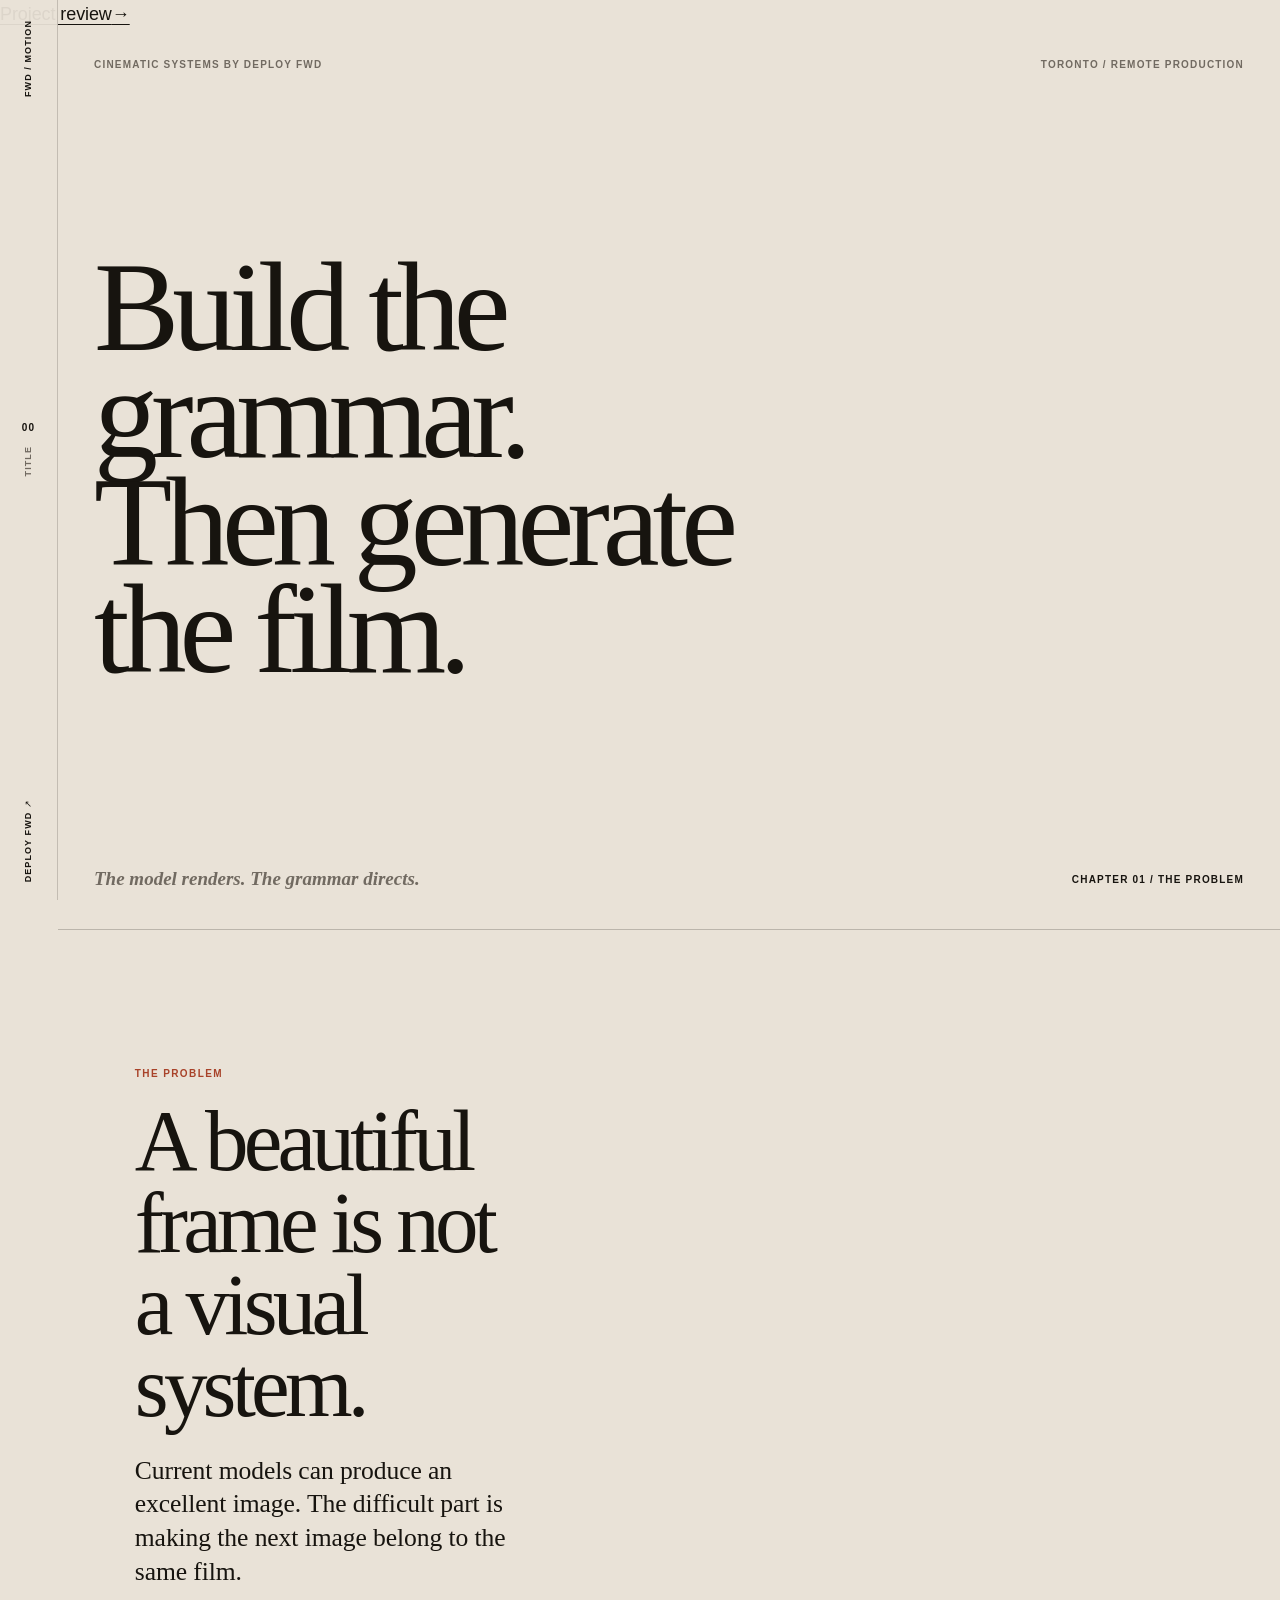
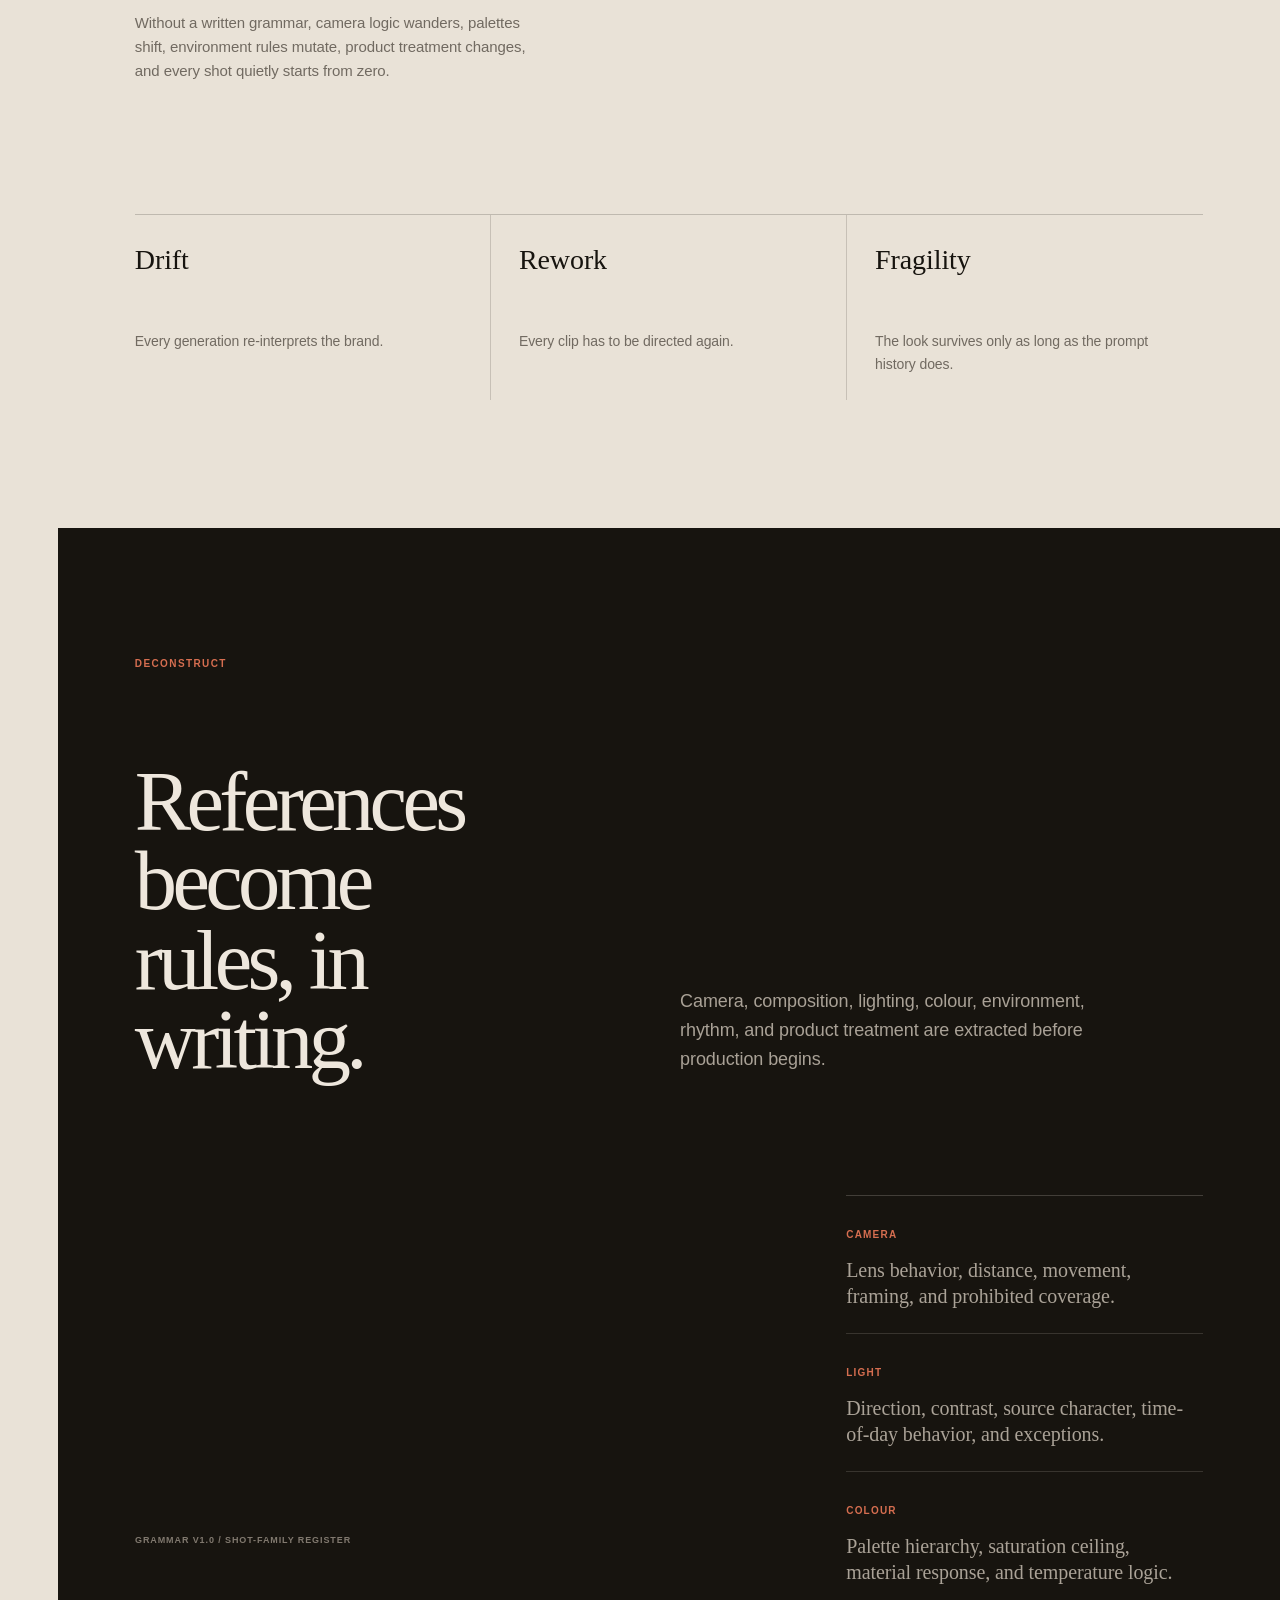
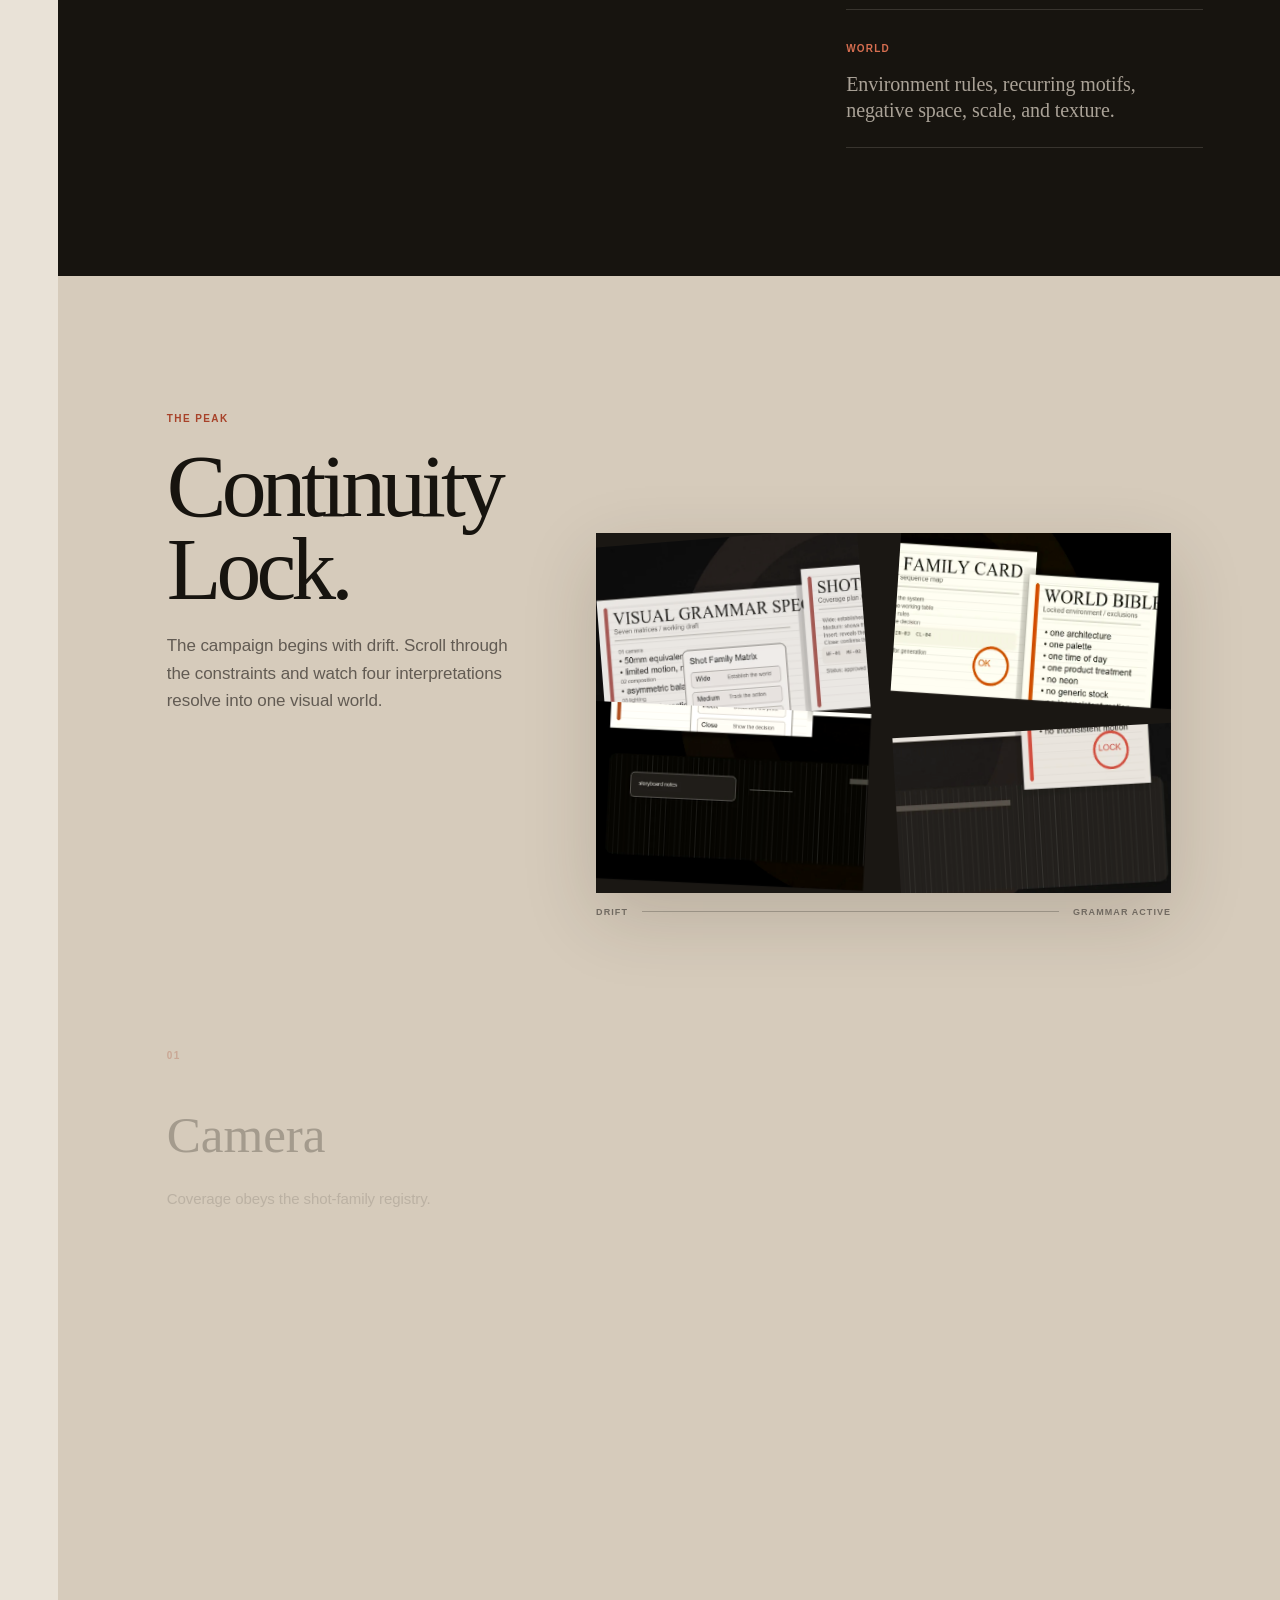
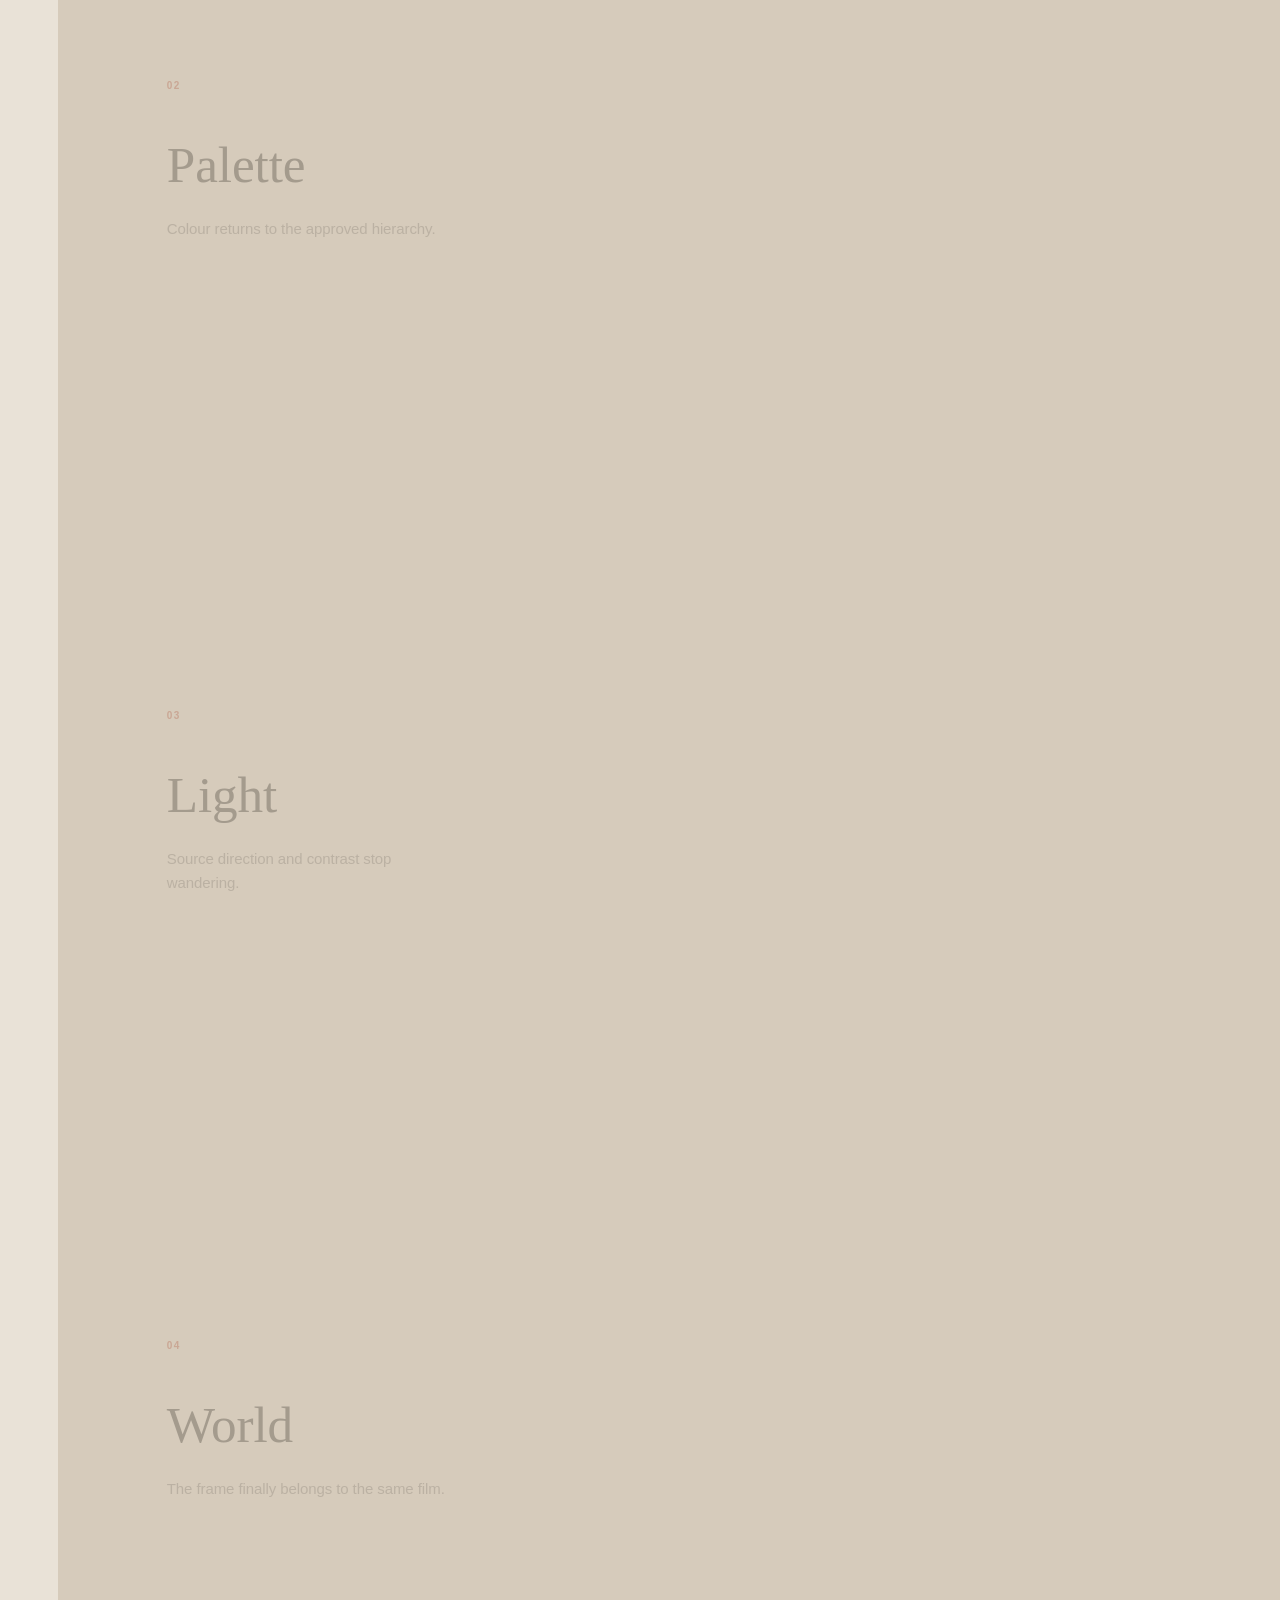
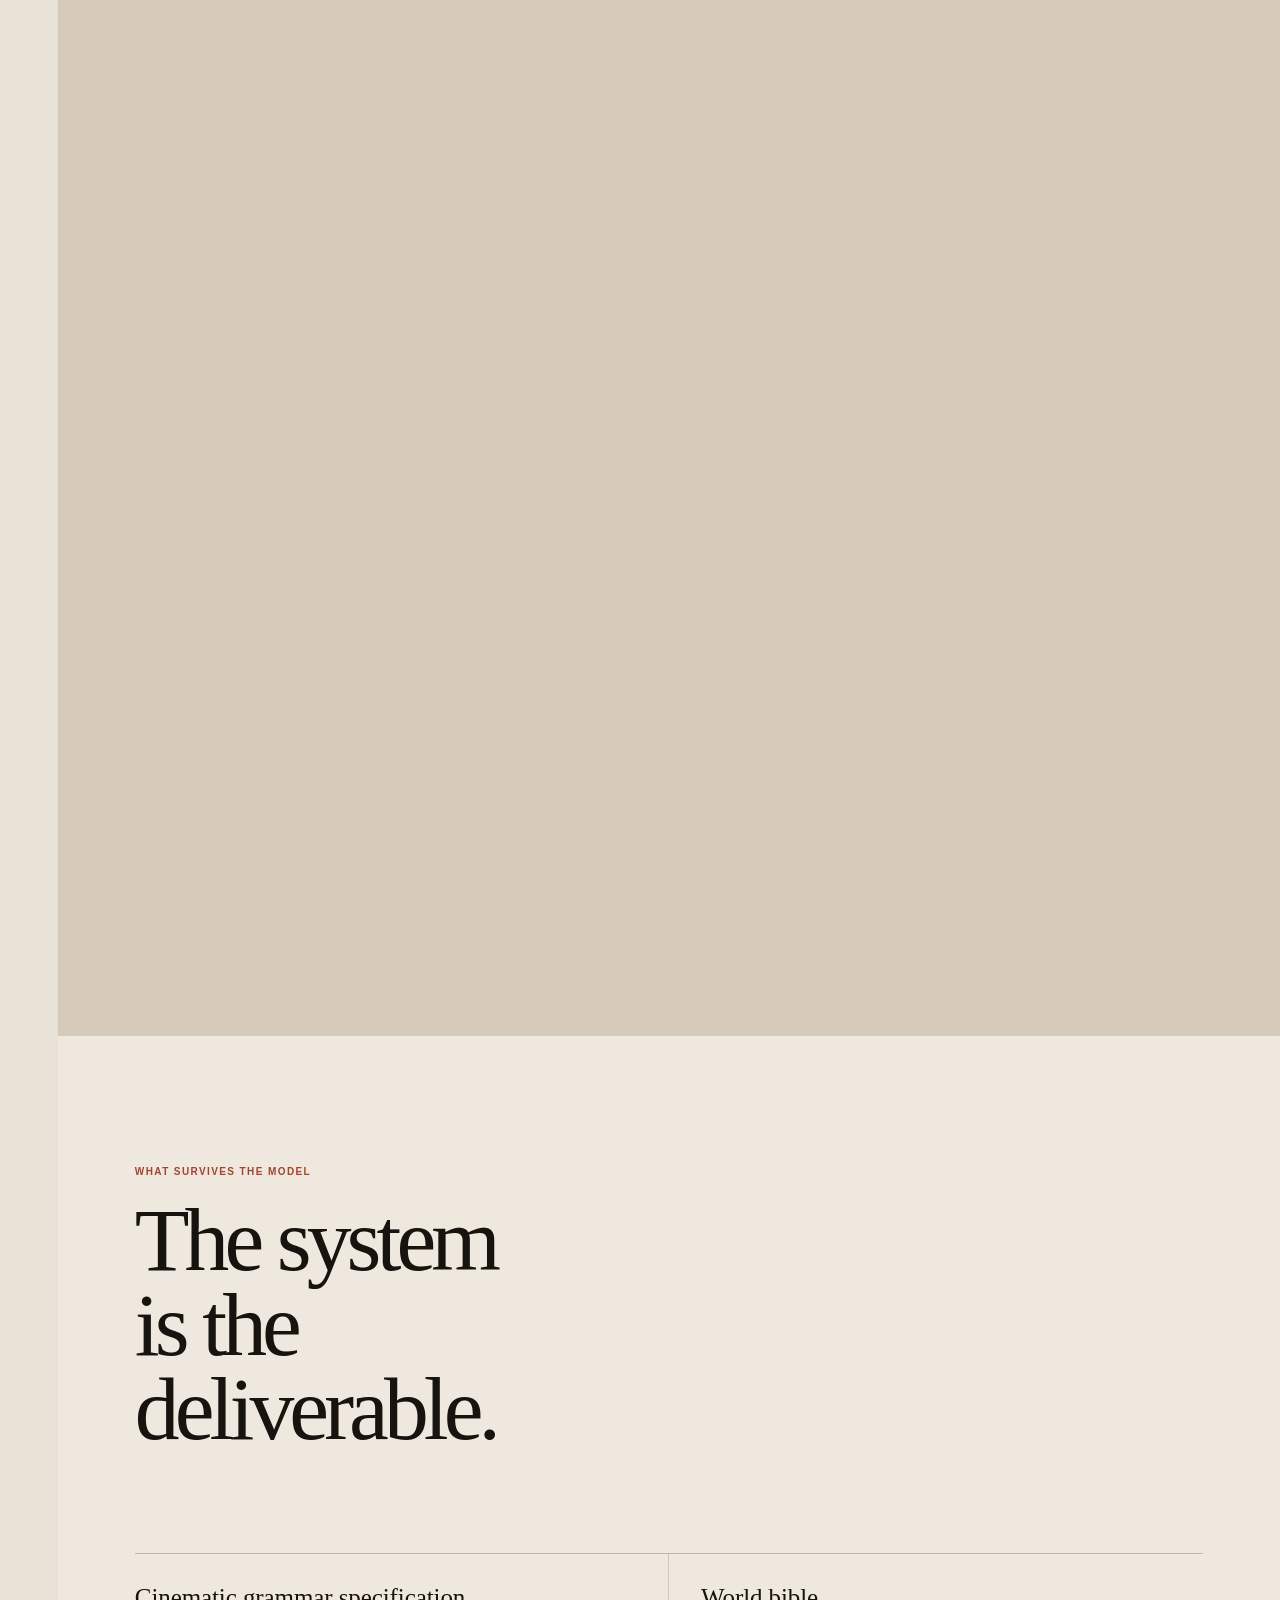
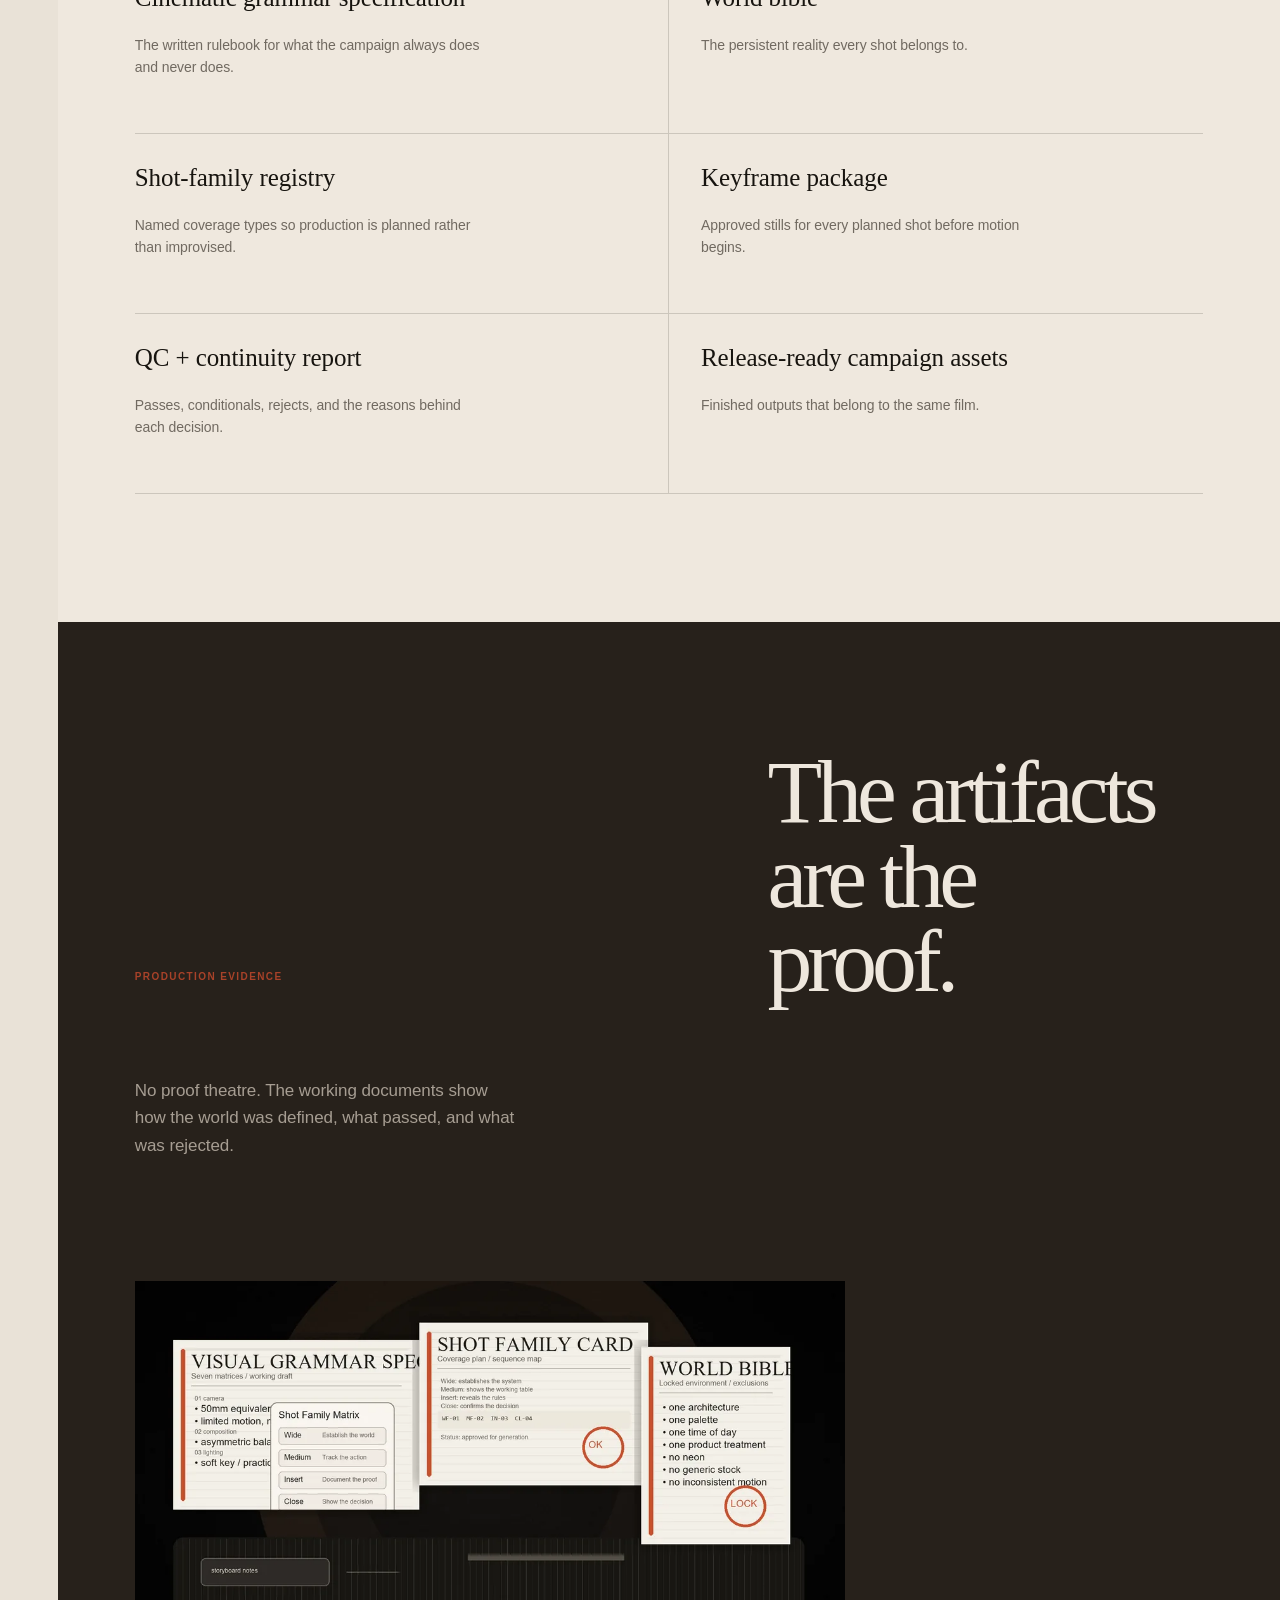
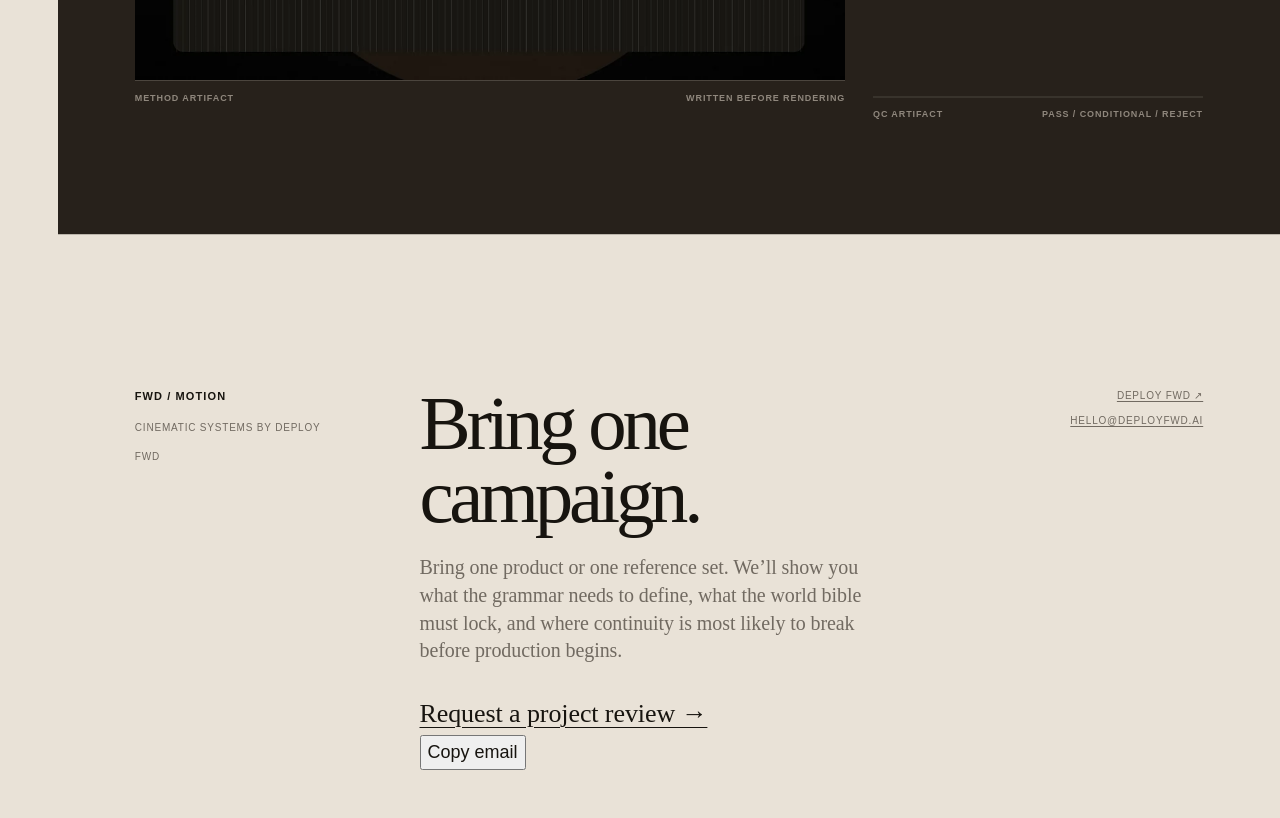
==== commit c0c5f4ba: "preview: sync mobile hardening" ====
--- a/deployfwd-preview/fwd-motion.html
+++ b/deployfwd-preview/fwd-motion.html
@@ -9,6 +9,16 @@
   <meta property="og:title" content="FWD Motion | cinematic grammar systems">
   <meta property="og:description" content="Build the grammar. Then generate the film.">
   <meta property="og:type" content="website">
+  <meta property="og:url" content="https://deployfwd.ai/fwd-motion.html">
+  <meta property="og:image" content="https://deployfwd.ai/assets/fwd-motion/hero-method-1600.webp">
+  <meta property="og:image:width" content="1600">
+  <meta property="og:image:height" content="900">
+  <meta name="twitter:card" content="summary_large_image">
+  <meta name="twitter:title" content="FWD Motion | cinematic grammar systems">
+  <meta name="twitter:description" content="Build the grammar. Then generate the film.">
+  <meta name="twitter:image" content="https://deployfwd.ai/assets/fwd-motion/hero-method-1600.webp">
+  <link rel="canonical" href="https://deployfwd.ai/fwd-motion.html">
+  <script type="application/ld+json">{"@context":"https://schema.org","@type":"Service","name":"FWD Motion","provider":{"@type":"Organization","name":"Deploy FWD","url":"https://deployfwd.ai/"},"url":"https://deployfwd.ai/fwd-motion.html","description":"Cinematic grammar systems for coherent multi-shot AI campaigns."}</script>
   <link rel="icon" href="data:image/svg+xml,%3Csvg xmlns='http://www.w3.org/2000/svg' viewBox='0 0 64 64'%3E%3Crect width='64' height='64' fill='%23e9e2d7'/%3E%3Cpath d='M14 14h8v36h-8zm14 0h22v8H28zm0 14h17v8H28z' fill='%2317140f'/%3E%3C/svg%3E">
   <link rel="stylesheet" href="assets/scrollcraft/scrollcraft.css">
   <link rel="stylesheet" href="assets/fwd-motion.css">
@@ -24,6 +34,9 @@
     </div>
     <a class="fm-folio-parent" href="index.html">Deploy FWD ↗</a>
   </aside>
+  <a class="fm-mobile-review" data-mobile-cta href="mailto:hello@deployfwd.ai?subject=FWD%20Motion%20Project%20Review" aria-label="Request a FWD Motion project review">
+    <span>Project review</span><strong>→</strong>
+  </a>
 
   <main id="main">
     <section id="top" class="fm-title-page" data-fm-chapter="00|Title" data-sc-act="flow">
@@ -115,7 +128,7 @@
           </div>
         </div>
 
-        <div class="fm-lock-stage" aria-label="Four drifting image tiles resolving into one coherent frame">
+        <div class="fm-lock-stage" role="img" aria-label="Four drifting image tiles resolving into one coherent frame">
           <div class="fm-lock-grid" data-lock-grid>
             <div class="fm-tile t1"></div>
             <div class="fm-tile t2"></div>
@@ -208,6 +221,10 @@
           <h2>Bring one campaign.</h2>
           <p>Bring one product or one reference set. We’ll show you what the grammar needs to define, what the world bible must lock, and where continuity is most likely to break before production begins.</p>
           <a href="mailto:hello@deployfwd.ai?subject=FWD%20Motion%20Project%20Review">Request a project review →</a>
+          <div class="fm-copy-fallback">
+            <button type="button" data-copy-email="hello@deployfwd.ai">Copy email</button>
+            <span data-copy-status aria-live="polite"></span>
+          </div>
         </div>
 
         <div class="fm-colophon-meta">
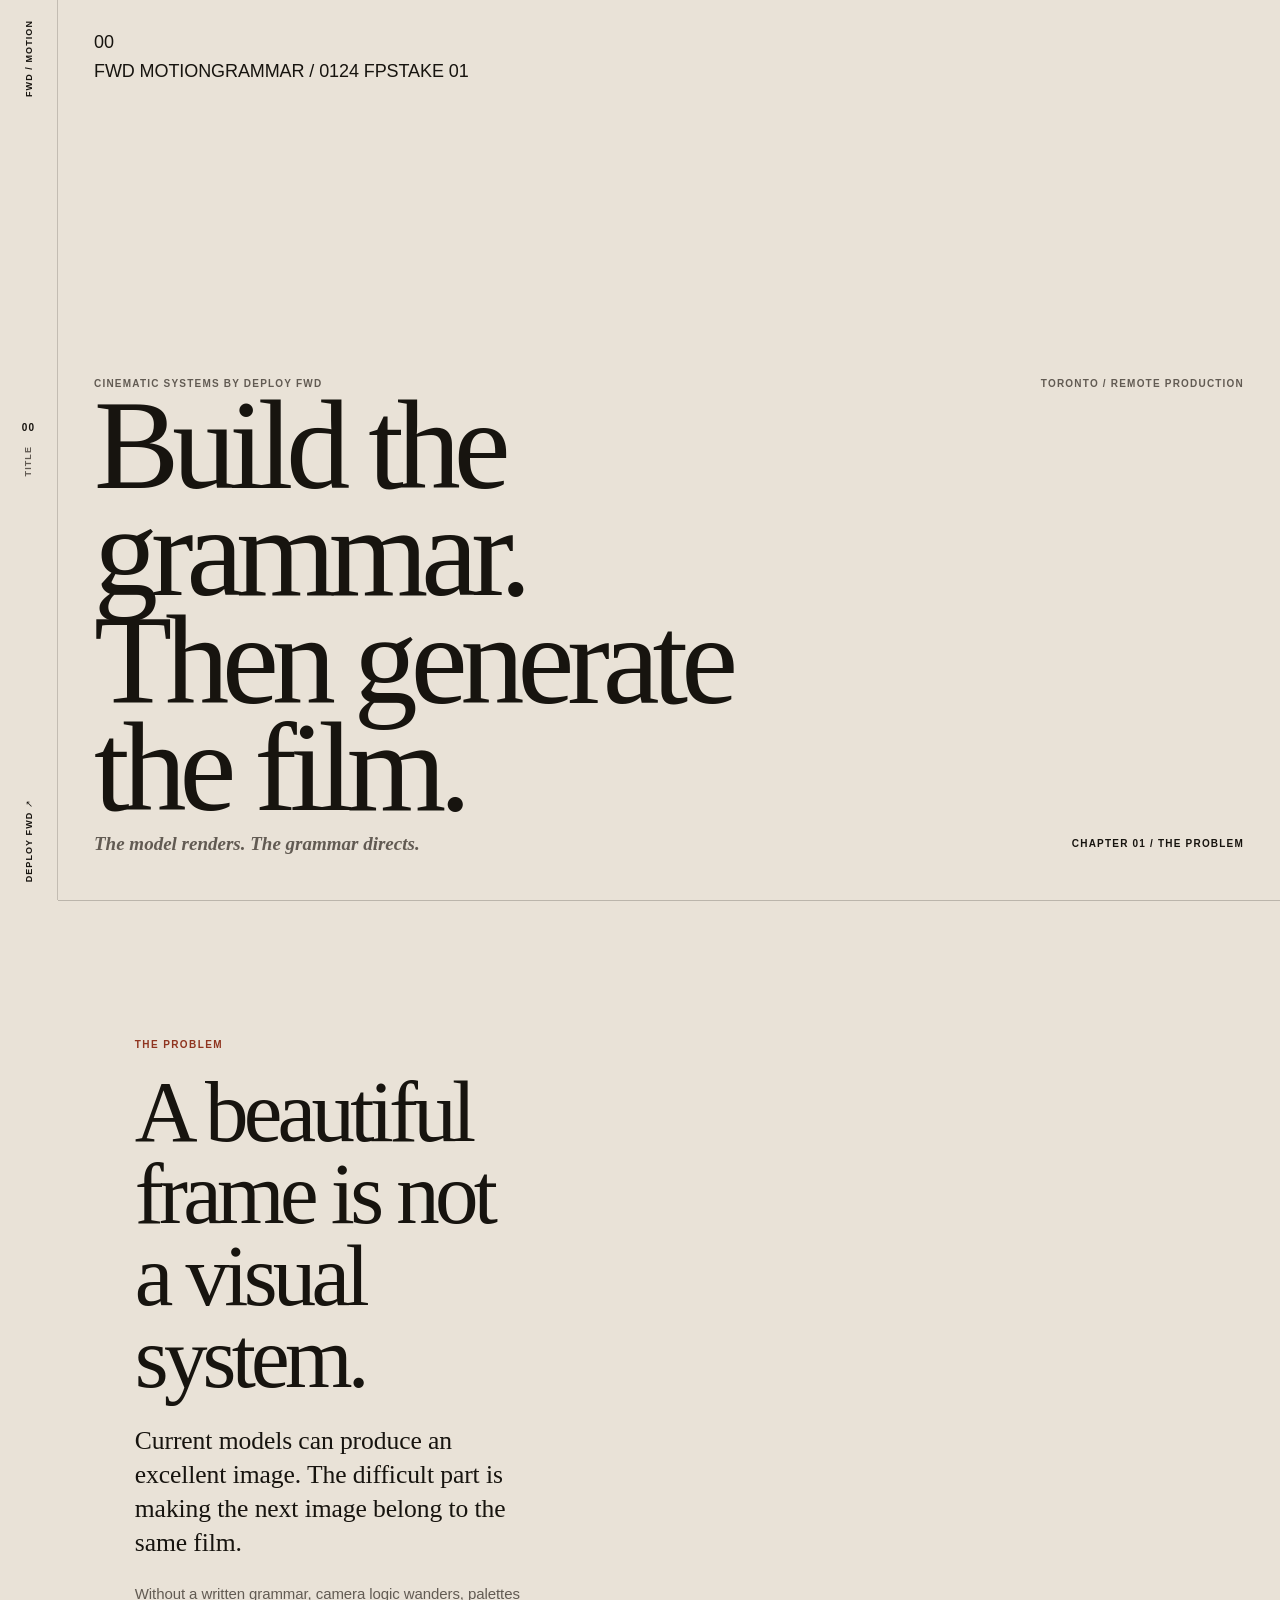
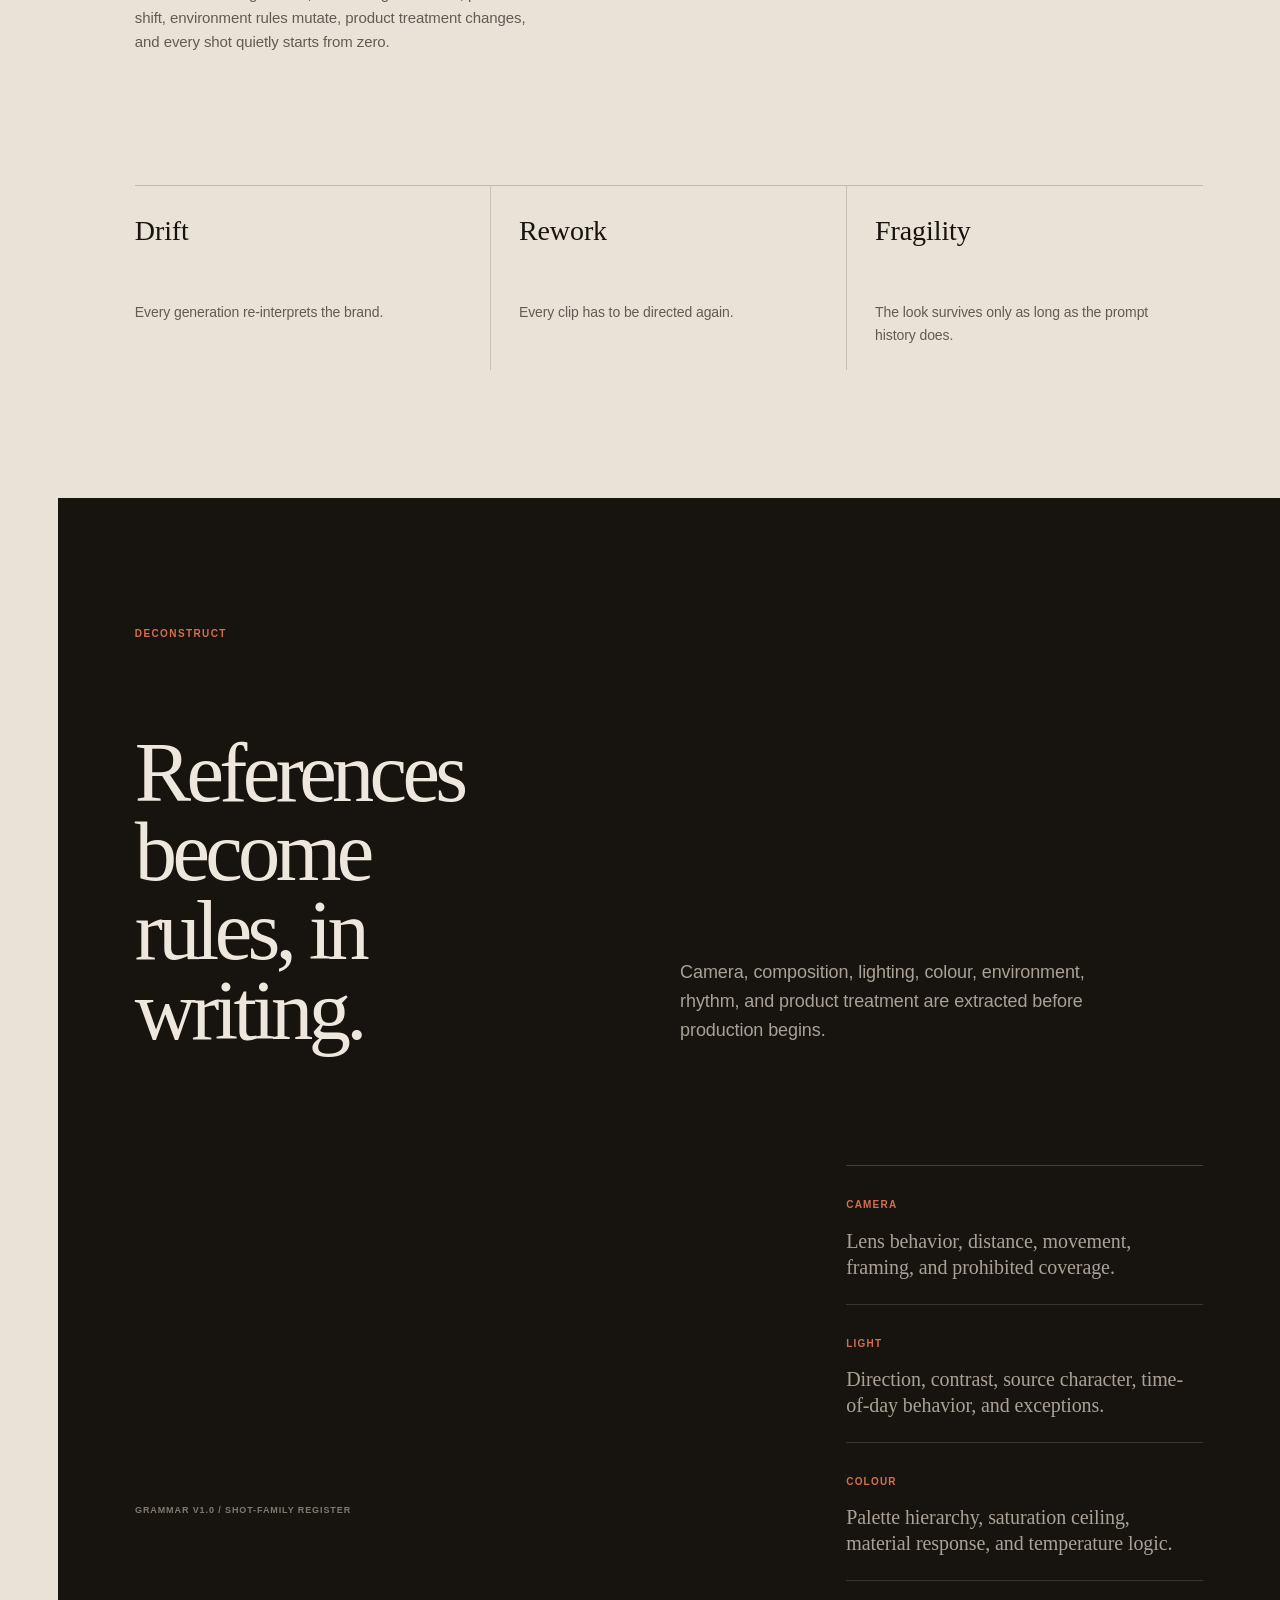
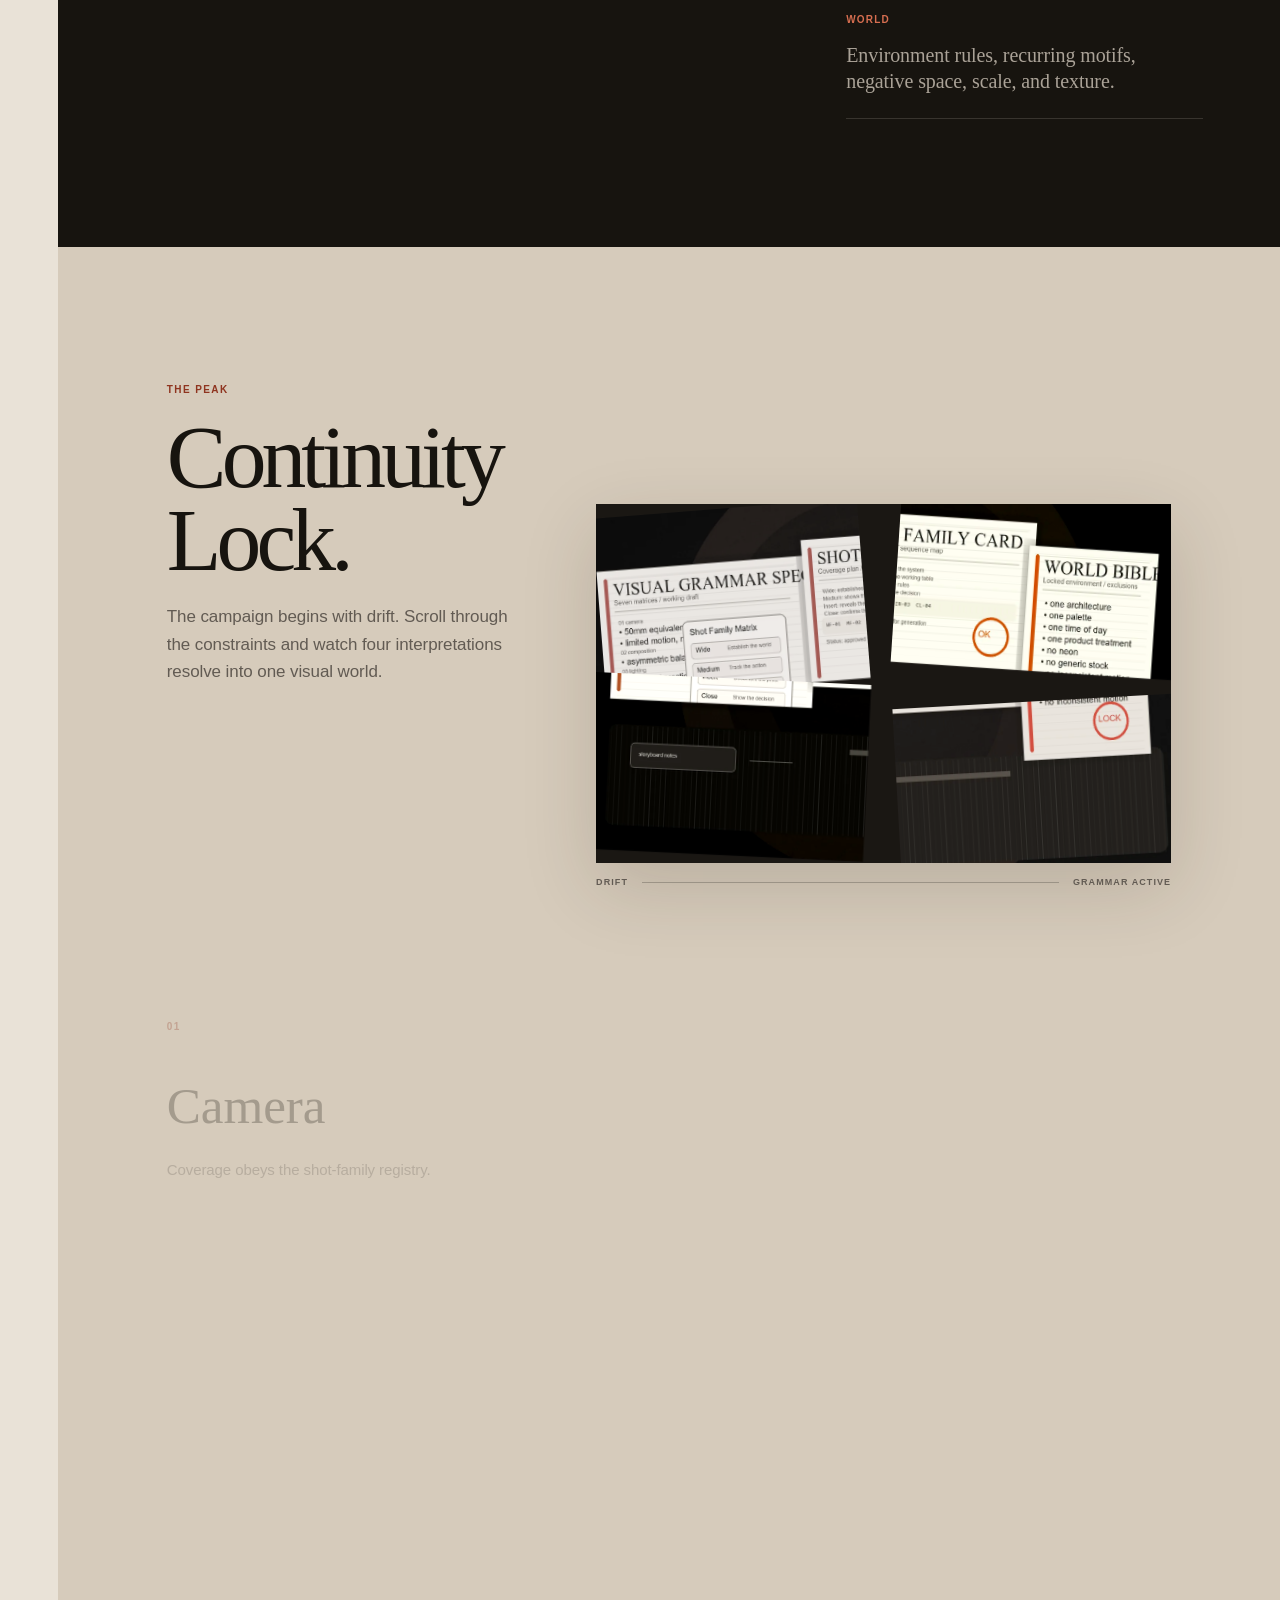
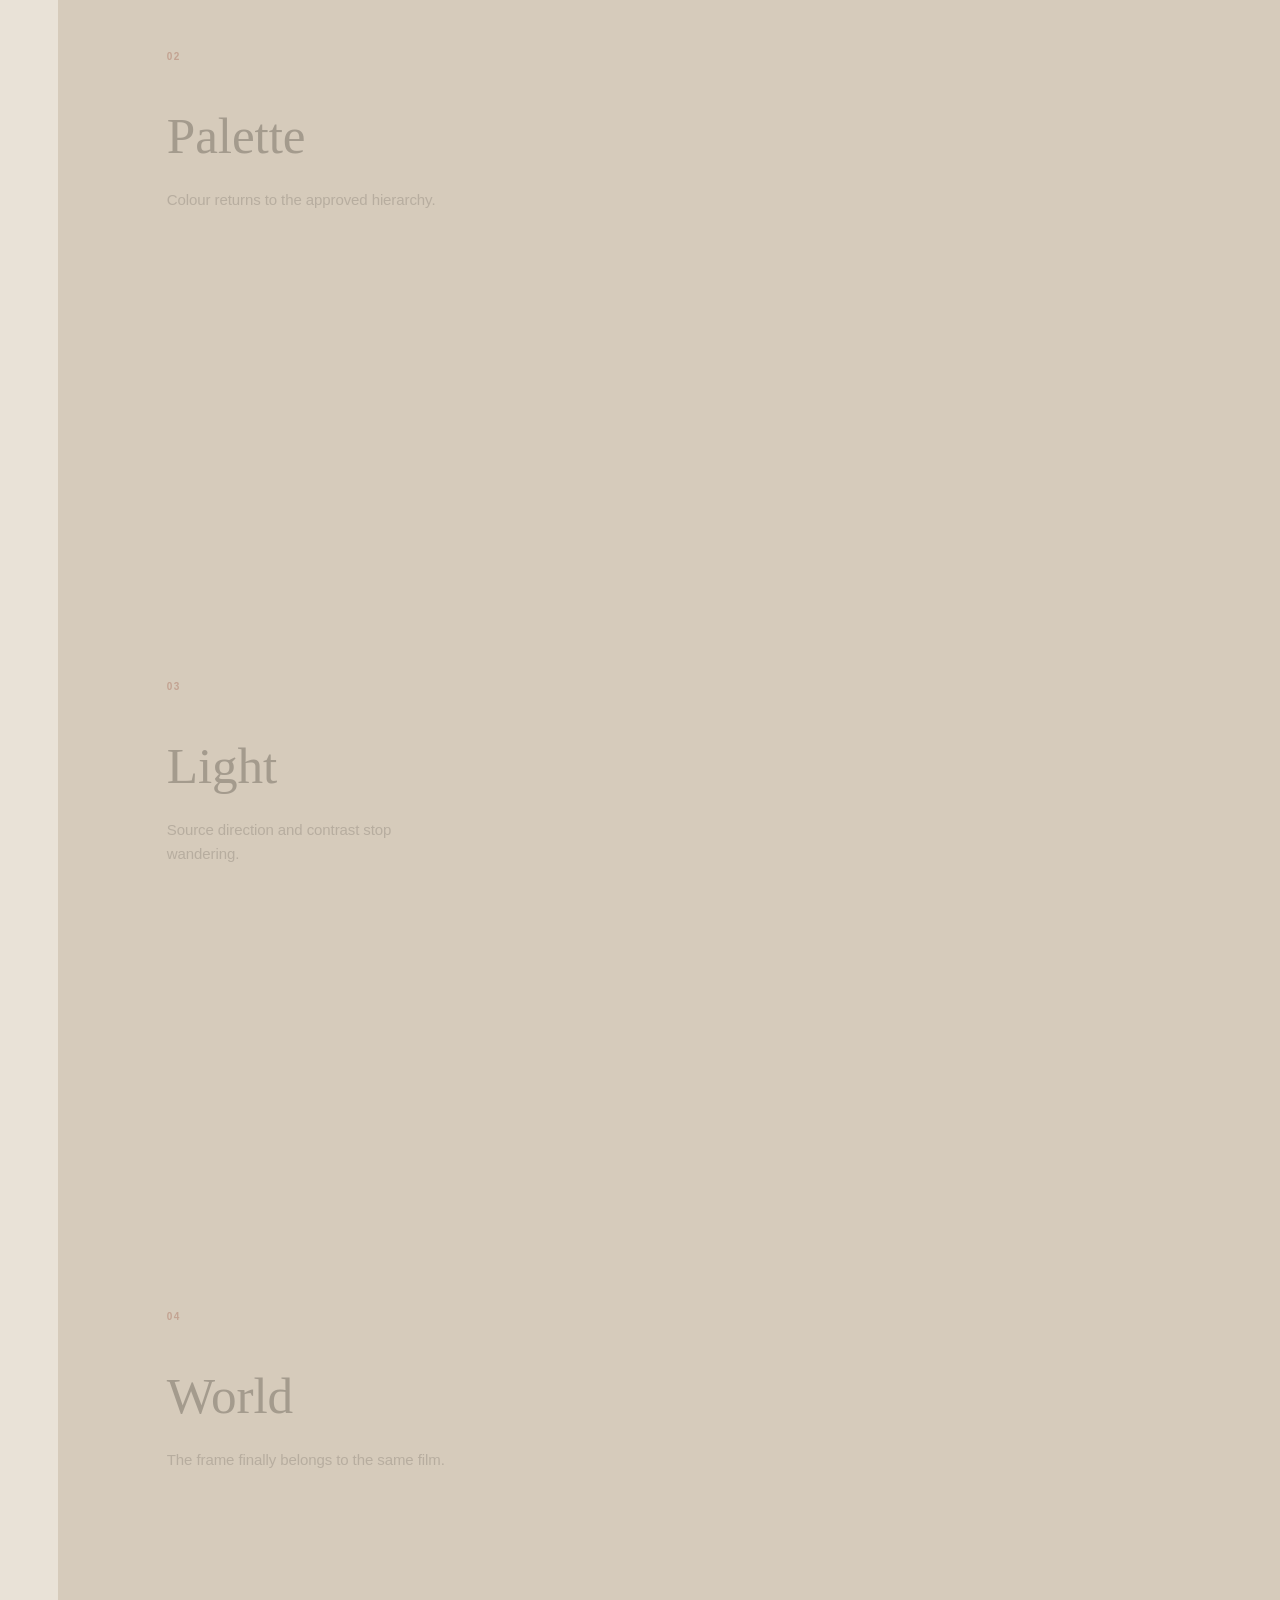
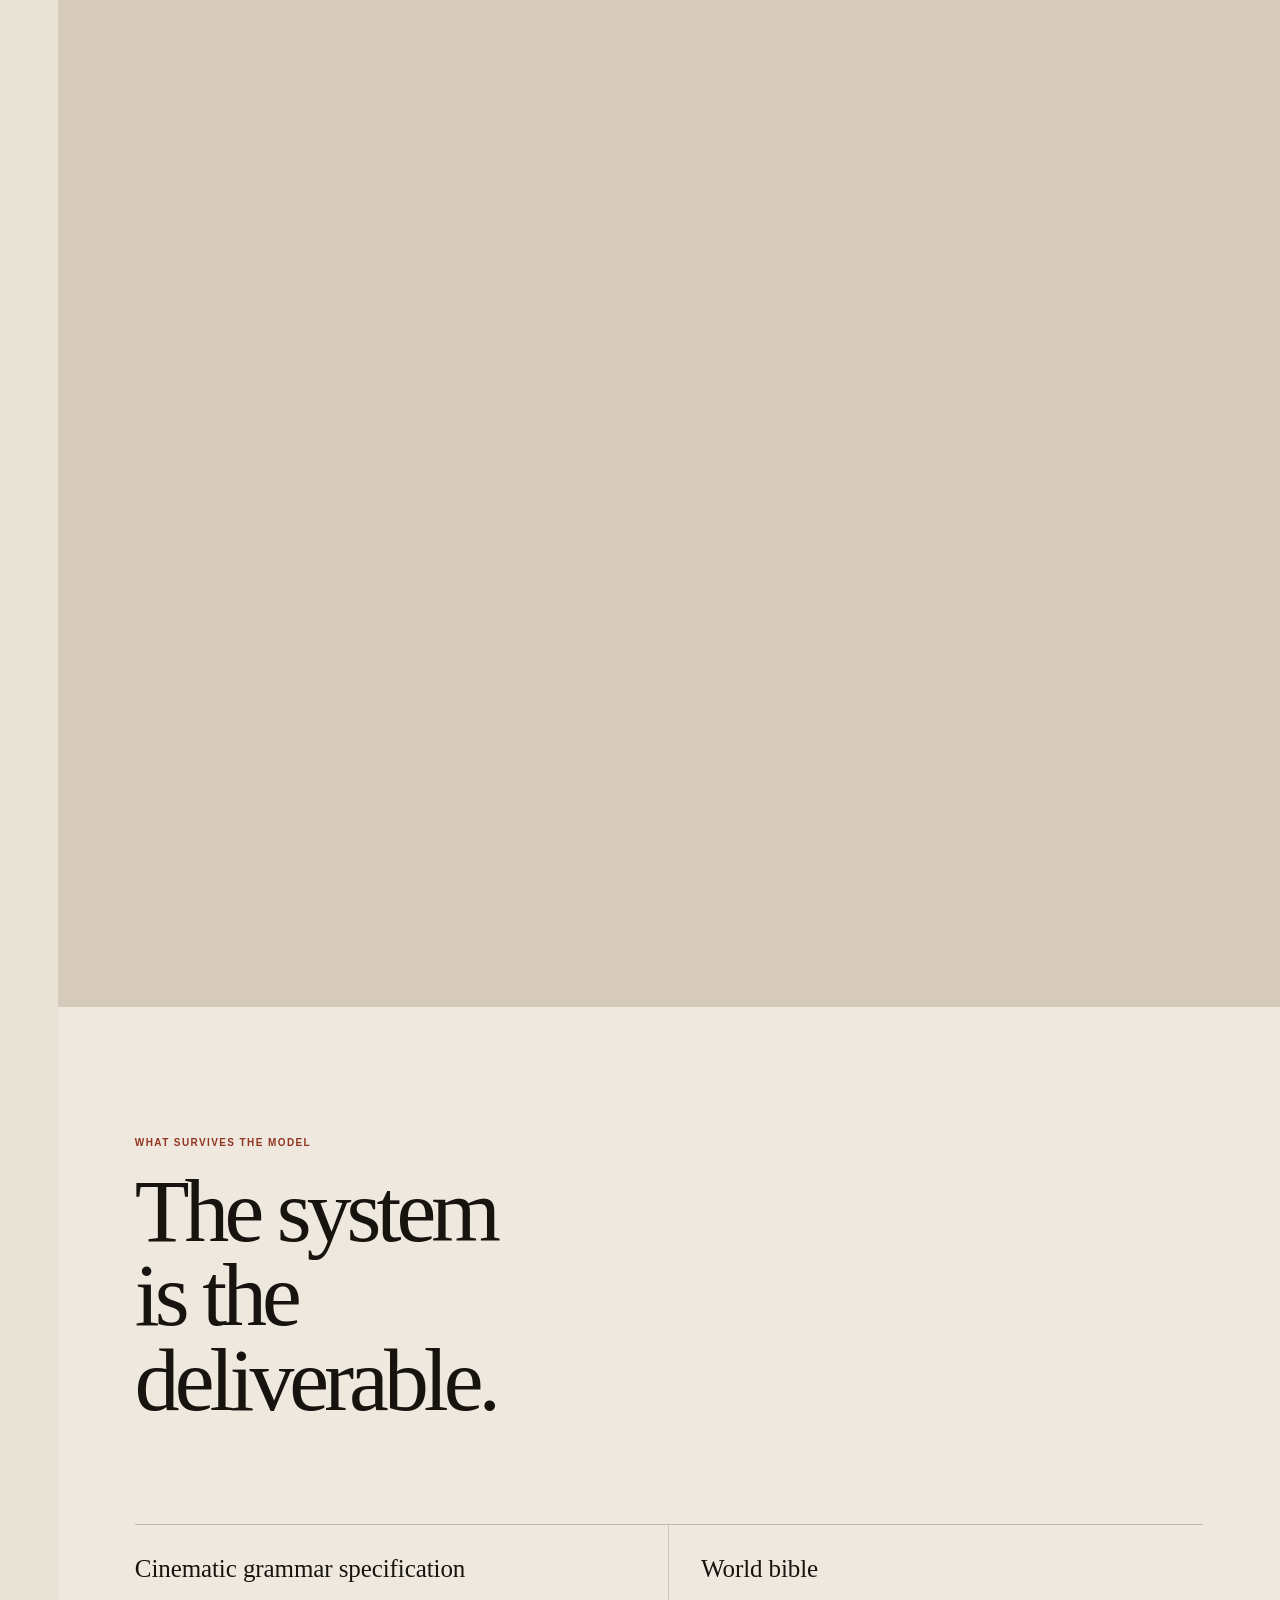
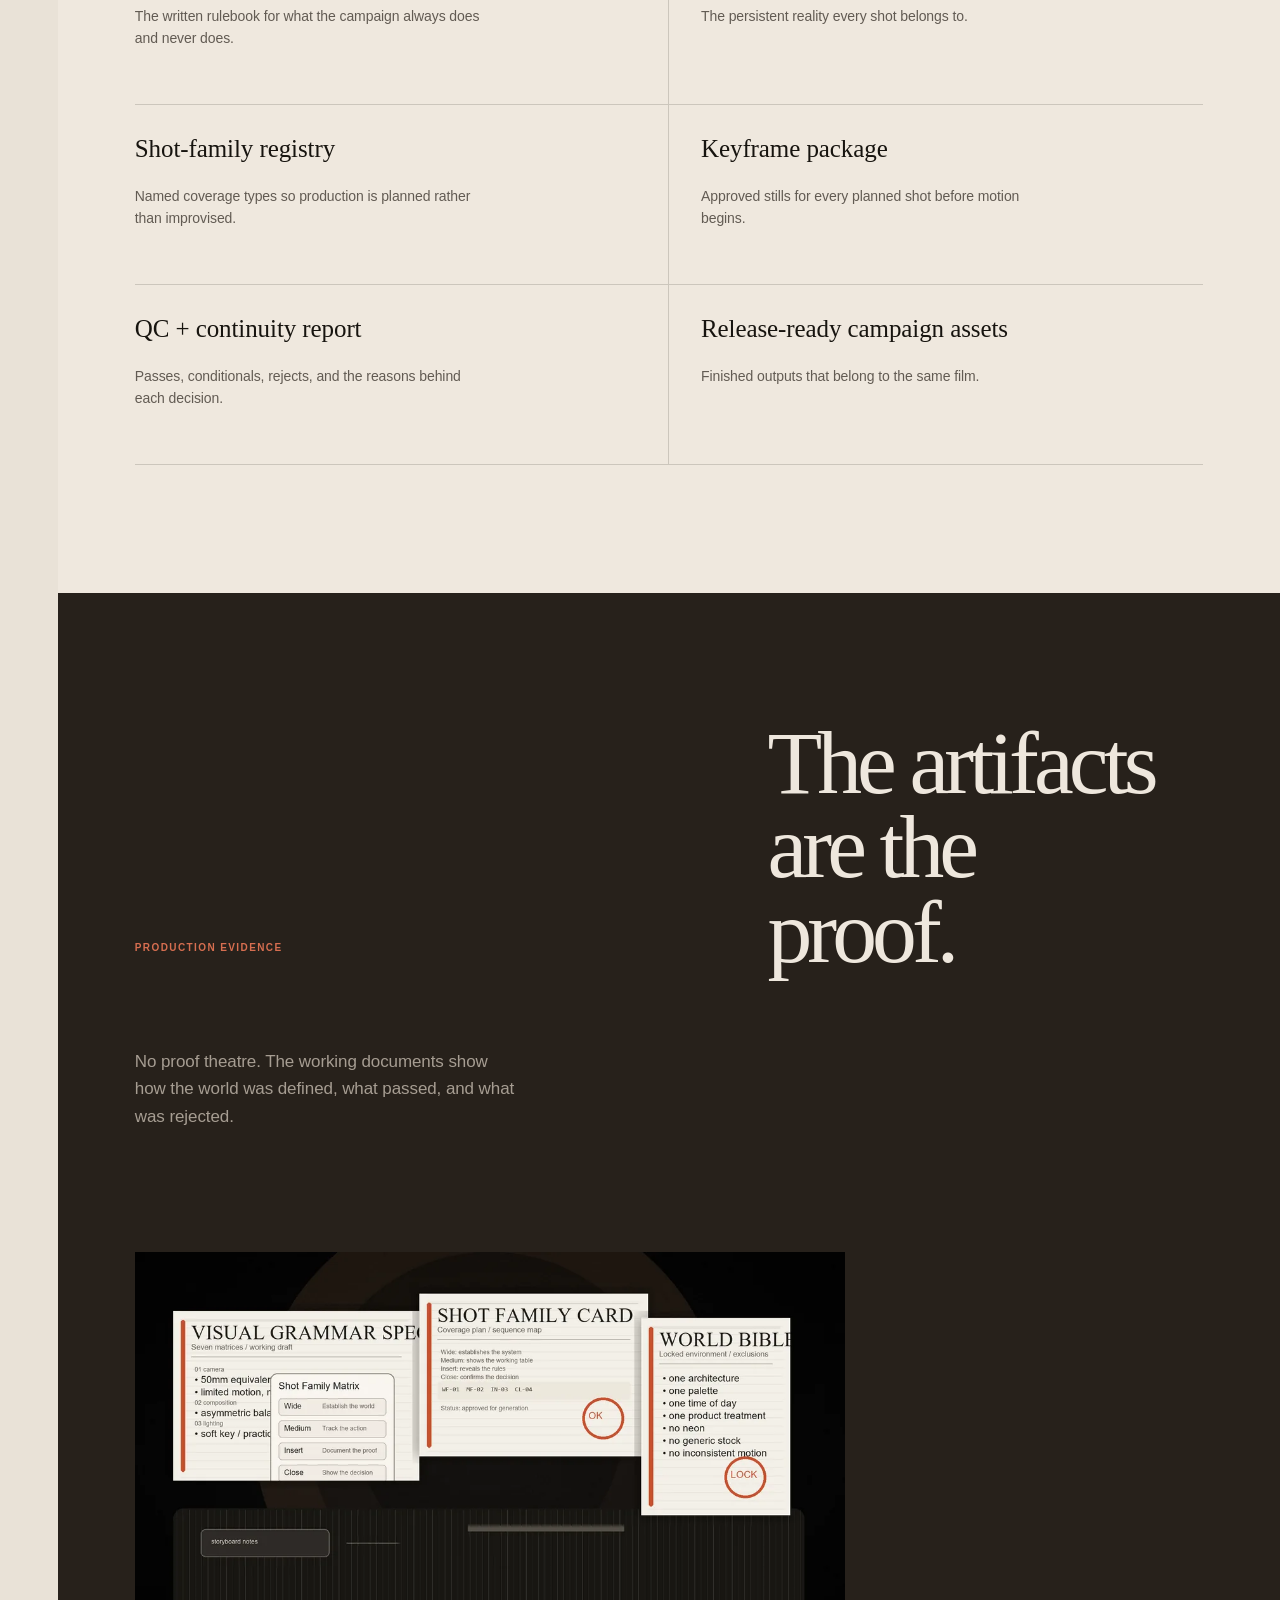
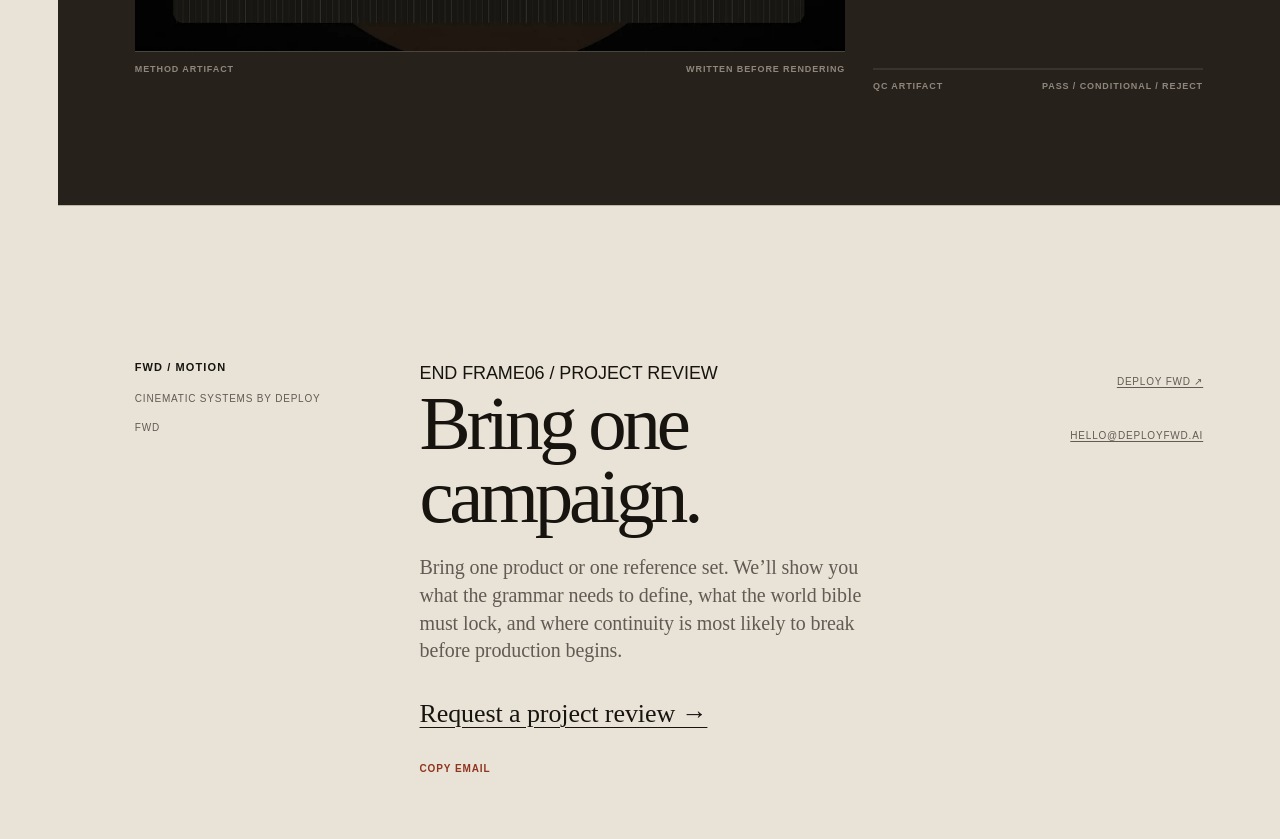
==== commit 0c5dc5cc: "preview: sync character pass" ====
--- a/deployfwd-preview/fwd-motion.html
+++ b/deployfwd-preview/fwd-motion.html
@@ -41,6 +41,10 @@
   <main id="main">
     <section id="top" class="fm-title-page" data-fm-chapter="00|Title" data-sc-act="flow">
       <div class="fm-title-inner">
+        <div class="fm-frame-index" aria-hidden="true">00</div>
+        <div class="fm-slate" aria-hidden="true">
+          <span>FWD MOTION</span><i></i><span>GRAMMAR / 01</span><span>24 FPS</span><span>TAKE 01</span>
+        </div>
         <div class="fm-title-meta">
           <span>Cinematic systems by Deploy FWD</span>
           <span>Toronto / remote production</span>
@@ -64,7 +68,7 @@
           <p>Without a written grammar, camera logic wanders, palettes shift, environment rules mutate, product treatment changes, and every shot quietly starts from zero.</p>
         </div>
 
-        <figure class="fm-media-column" data-sc-reveal="right" data-sc-reveal-at="0.12 0.62">
+        <figure class="fm-media-column fm-frame" data-shot="QC / 017" data-sc-reveal="right" data-sc-reveal-at="0.12 0.62">
           <img
             src="assets/fwd-motion/hero-proof-1120.webp"
             srcset="assets/fwd-motion/hero-proof-480.webp 480w, assets/fwd-motion/hero-proof-720.webp 720w, assets/fwd-motion/hero-proof-1120.webp 1120w"
@@ -91,7 +95,7 @@
       </div>
 
       <div class="fm-method-spread">
-        <figure class="fm-method-image" data-sc-parallax="-0.58">
+        <figure class="fm-method-image fm-frame fm-frame--negative" data-shot="GRAMMAR / 032" data-sc-parallax="-0.58">
           <img
             src="assets/fwd-motion/hero-method-1600.webp"
             srcset="assets/fwd-motion/hero-method-480.webp 480w, assets/fwd-motion/hero-method-720.webp 720w, assets/fwd-motion/hero-method-1120.webp 1120w, assets/fwd-motion/hero-method-1600.webp 1600w"
@@ -129,7 +133,7 @@
         </div>
 
         <div class="fm-lock-stage" role="img" aria-label="Four drifting image tiles resolving into one coherent frame">
-          <div class="fm-lock-grid" data-lock-grid>
+          <div class="fm-lock-grid fm-frame fm-frame--lock" data-shot="LOCK / 041" data-lock-grid>
             <div class="fm-tile t1"></div>
             <div class="fm-tile t2"></div>
             <div class="fm-tile t3"></div>
@@ -150,7 +154,7 @@
         <h2>The system is the deliverable.</h2>
       </div>
 
-      <div class="fm-deliverables">
+      <div class="fm-deliverables" data-register="DELIVERABLE REGISTER">
         <article data-sc-in>
           <strong>Cinematic grammar specification</strong>
           <p>The written rulebook for what the campaign always does and never does.</p>
@@ -186,7 +190,7 @@
       </div>
 
       <div class="fm-proof-spread">
-        <figure class="fm-proof-large" data-sc-reveal="left" data-sc-reveal-at="0.08 0.52">
+        <figure class="fm-proof-large fm-frame fm-frame--negative" data-shot="METHOD / 052" data-sc-reveal="left" data-sc-reveal-at="0.08 0.52">
           <img
             src="assets/fwd-motion/hero-method-1120.webp"
             srcset="assets/fwd-motion/hero-method-480.webp 480w, assets/fwd-motion/hero-method-720.webp 720w, assets/fwd-motion/hero-method-1120.webp 1120w, assets/fwd-motion/hero-method-1600.webp 1600w"
@@ -197,7 +201,7 @@
           <figcaption><span>Method artifact</span><span>Written before rendering</span></figcaption>
         </figure>
 
-        <figure class="fm-proof-small" data-sc-parallax="0.44">
+        <figure class="fm-proof-small fm-frame fm-frame--negative" data-shot="QC / 053" data-sc-parallax="0.44">
           <img
             src="assets/fwd-motion/hero-proof-720.webp"
             srcset="assets/fwd-motion/hero-proof-480.webp 480w, assets/fwd-motion/hero-proof-720.webp 720w, assets/fwd-motion/hero-proof-1120.webp 1120w"
@@ -218,6 +222,7 @@
         </div>
 
         <div class="fm-colophon-copy">
+          <div class="fm-end-slate" aria-hidden="true"><span>END FRAME</span><i></i><span>06 / PROJECT REVIEW</span></div>
           <h2>Bring one campaign.</h2>
           <p>Bring one product or one reference set. We’ll show you what the grammar needs to define, what the world bible must lock, and where continuity is most likely to break before production begins.</p>
           <a href="mailto:hello@deployfwd.ai?subject=FWD%20Motion%20Project%20Review">Request a project review →</a>
--- a/deployfwd-preview/assets/fwd-motion.css
+++ b/deployfwd-preview/assets/fwd-motion.css
@@ -2,7 +2,7 @@
   --sc-canvas: #e9e2d7;
   --sc-surface: #d9d0c4;
   --sc-ink: #17140f;
-  --sc-ink-soft: #716a61;
+  --sc-ink-soft: #625b53;
   --sc-accent: #a84229;
   --sc-accent-ink: #f4eee5;
   --sc-font-display: Georgia, "Times New Roman", serif;
@@ -91,7 +91,7 @@
 .fm-folio-current strong {
   writing-mode: vertical-rl;
   transform: rotate(180deg);
-  color: #716a61;
+  color: #625b53;
   font-size: 9px;
   font-weight: 700;
   letter-spacing: .12em;
@@ -124,7 +124,7 @@
   align-items: center;
   justify-content: space-between;
   gap: 28px;
-  color: #716a61;
+  color: #625b53;
   font-size: 10px;
   font-weight: 700;
   letter-spacing: .12em;
@@ -171,7 +171,7 @@
 
 .fm-kicker {
   margin: 0 0 18px;
-  color: #a84229;
+  color: #8f341f;
   font-size: 10px;
   font-weight: 800;
   letter-spacing: .14em;
@@ -212,7 +212,7 @@
 
 .fm-copy-column > p:last-child {
   max-width: 47ch;
-  color: #716a61;
+  color: #625b53;
   font-size: 15px;
 }
 
@@ -238,7 +238,7 @@
   gap: 20px;
   padding-top: 10px;
   border-top: 1px solid rgba(23,20,15,.2);
-  color: #716a61;
+  color: #625b53;
   font-size: 9px;
   font-weight: 700;
   letter-spacing: .1em;
@@ -259,7 +259,7 @@
   margin: 0;
   padding: 22px 28px 24px 0;
   border-right: 1px solid rgba(23,20,15,.16);
-  color: #716a61;
+  color: #625b53;
   font-size: 14px;
 }
 
@@ -404,7 +404,7 @@
 }
 
 .fm-lock-rules span {
-  color: #a84229;
+  color: #8f341f;
   font-size: 10px;
   font-weight: 800;
   letter-spacing: .13em;
@@ -421,7 +421,7 @@
 .fm-lock-rules p {
   max-width: 34ch;
   margin: 10px 0 0;
-  color: #716a61;
+  color: #625b53;
   font-size: 15px;
 }
 
@@ -465,7 +465,7 @@
   gap: 14px;
   align-items: center;
   margin-top: 12px;
-  color: #716a61;
+  color: #625b53;
   font-size: 9px;
   font-weight: 800;
   letter-spacing: .12em;
@@ -534,7 +534,7 @@
 .fm-deliverables p {
   max-width: 45ch;
   margin: 15px 0 0;
-  color: #716a61;
+  color: #625b53;
   font-size: 14px;
 }
 
@@ -610,7 +610,7 @@
 
 .fm-colophon-inner > div:first-child span,
 .fm-colophon-meta {
-  color: #716a61;
+  color: #625b53;
   font-size: 10px;
   line-height: 1.5;
   letter-spacing: .08em;
@@ -626,7 +626,7 @@
 .fm-colophon-copy p {
   max-width: 47ch;
   margin: 0 0 28px;
-  color: #716a61;
+  color: #625b53;
   font-family: Georgia, "Times New Roman", serif;
   font-size: 20px;
   line-height: 1.38;
@@ -794,7 +794,7 @@
   }
 
   .fm-lock-chapter {
-    min-height: 500vh;
+    min-height: 440vh;
   }
 
   .fm-lock-wrap {
@@ -803,7 +803,7 @@
   }
 
   .fm-lock-copy {
-    padding: 70px 18px 350vh;
+    padding: 70px 18px 72vh;
   }
 
   .fm-lock-intro {
@@ -879,3 +879,141 @@
     transform: scaleX(1) !important;
   }
 }
+
+
+/* Production mobile hardening */
+.fm-chapter-ink .fm-kicker,
+.fm-proof-chapter .fm-kicker { color: #d66e50; }
+
+.fm-skip { left: calc(18px + env(safe-area-inset-left)); }
+.fm-skip:focus { top: calc(18px + env(safe-area-inset-top)); }
+
+.fm-folio a,
+.fm-title-bottom a,
+.fm-colophon-meta a {
+  min-width: 44px;
+  min-height: 44px;
+  display: inline-flex;
+  align-items: center;
+}
+.fm-folio a { justify-content: center; }
+
+.fm-copy-fallback {
+  display: flex;
+  min-height: 44px;
+  margin-top: 12px;
+  gap: 12px;
+  align-items: center;
+}
+.fm-copy-fallback button {
+  min-height: 44px;
+  padding: 0;
+  border: 0;
+  background: transparent;
+  color: #8f341f;
+  font: 800 10px/1 Arial, Helvetica, sans-serif;
+  letter-spacing: .09em;
+  text-transform: uppercase;
+  cursor: pointer;
+}
+.fm-copy-fallback span {
+  color: #625b53;
+  font-size: 10px;
+  letter-spacing: .06em;
+  text-transform: uppercase;
+}
+
+.fm-mobile-review { display: none; }
+
+@media (max-width: 980px) {
+  .fm-folio {
+    min-height: calc(50px + env(safe-area-inset-top));
+    height: auto;
+    padding:
+      env(safe-area-inset-top)
+      calc(18px + env(safe-area-inset-right))
+      0
+      calc(18px + env(safe-area-inset-left));
+  }
+  .fm-title-inner {
+    padding-top: calc(72px + env(safe-area-inset-top));
+  }
+}
+
+@media (max-width: 700px) {
+  .fm-mobile-review {
+    position: fixed;
+    right: calc(14px + env(safe-area-inset-right));
+    bottom: calc(14px + env(safe-area-inset-bottom));
+    z-index: 80;
+    display: inline-flex;
+    min-height: 44px;
+    padding: 0 14px;
+    gap: 12px;
+    align-items: center;
+    border: 1px solid rgba(23,20,15,.2);
+    background: rgba(233,226,215,.96);
+    box-shadow: 0 12px 34px rgba(41,31,20,.16);
+    color: #17140f;
+    font-size: 10px;
+    font-weight: 800;
+    letter-spacing: .09em;
+    text-decoration: none;
+    text-transform: uppercase;
+    opacity: 0;
+    pointer-events: none;
+    transform: translateY(10px);
+    transition: opacity 160ms linear, transform 160ms ease-out;
+  }
+  .fm-mobile-review strong {
+    color: #8f341f;
+    font-size: 14px;
+  }
+  .fm-mobile-review.is-visible {
+    opacity: 1;
+    pointer-events: auto;
+    transform: none;
+  }
+
+  .fm-lock-stage {
+    padding:
+      0
+      calc(18px + env(safe-area-inset-right))
+      calc(18px + env(safe-area-inset-bottom))
+      calc(18px + env(safe-area-inset-left));
+  }
+  .fm-colophon {
+    padding-right: calc(18px + env(safe-area-inset-right));
+    padding-bottom: calc(34px + env(safe-area-inset-bottom));
+    padding-left: calc(18px + env(safe-area-inset-left));
+  }
+}
+
+@media (max-height: 500px) and (orientation: landscape) {
+  .fm-title-inner {
+    padding-top: calc(58px + env(safe-area-inset-top));
+    padding-bottom: 18px;
+  }
+  .fm-title-page h1 {
+    font-size: clamp(44px, 15vh, 62px);
+    line-height: .88;
+  }
+  .fm-title-bottom p { font-size: 16px; }
+  .fm-chapter { padding-top: 64px; padding-bottom: 64px; }
+  .fm-lock-chapter { min-height: 360vh; }
+  .fm-lock-copy { padding-top: 10vh; padding-bottom: 24vh; }
+  .fm-lock-intro { margin-bottom: 22vh; }
+  .fm-lock-rules article {
+    min-height: 52vh;
+    padding-bottom: 8vh;
+  }
+  .fm-lock-stage {
+    height: 100svh;
+    padding-top: calc(8px + env(safe-area-inset-top));
+    padding-bottom: calc(8px + env(safe-area-inset-bottom));
+  }
+}
+
+@media (prefers-reduced-motion: reduce) {
+  .fm-mobile-review { transition: none; }
+}
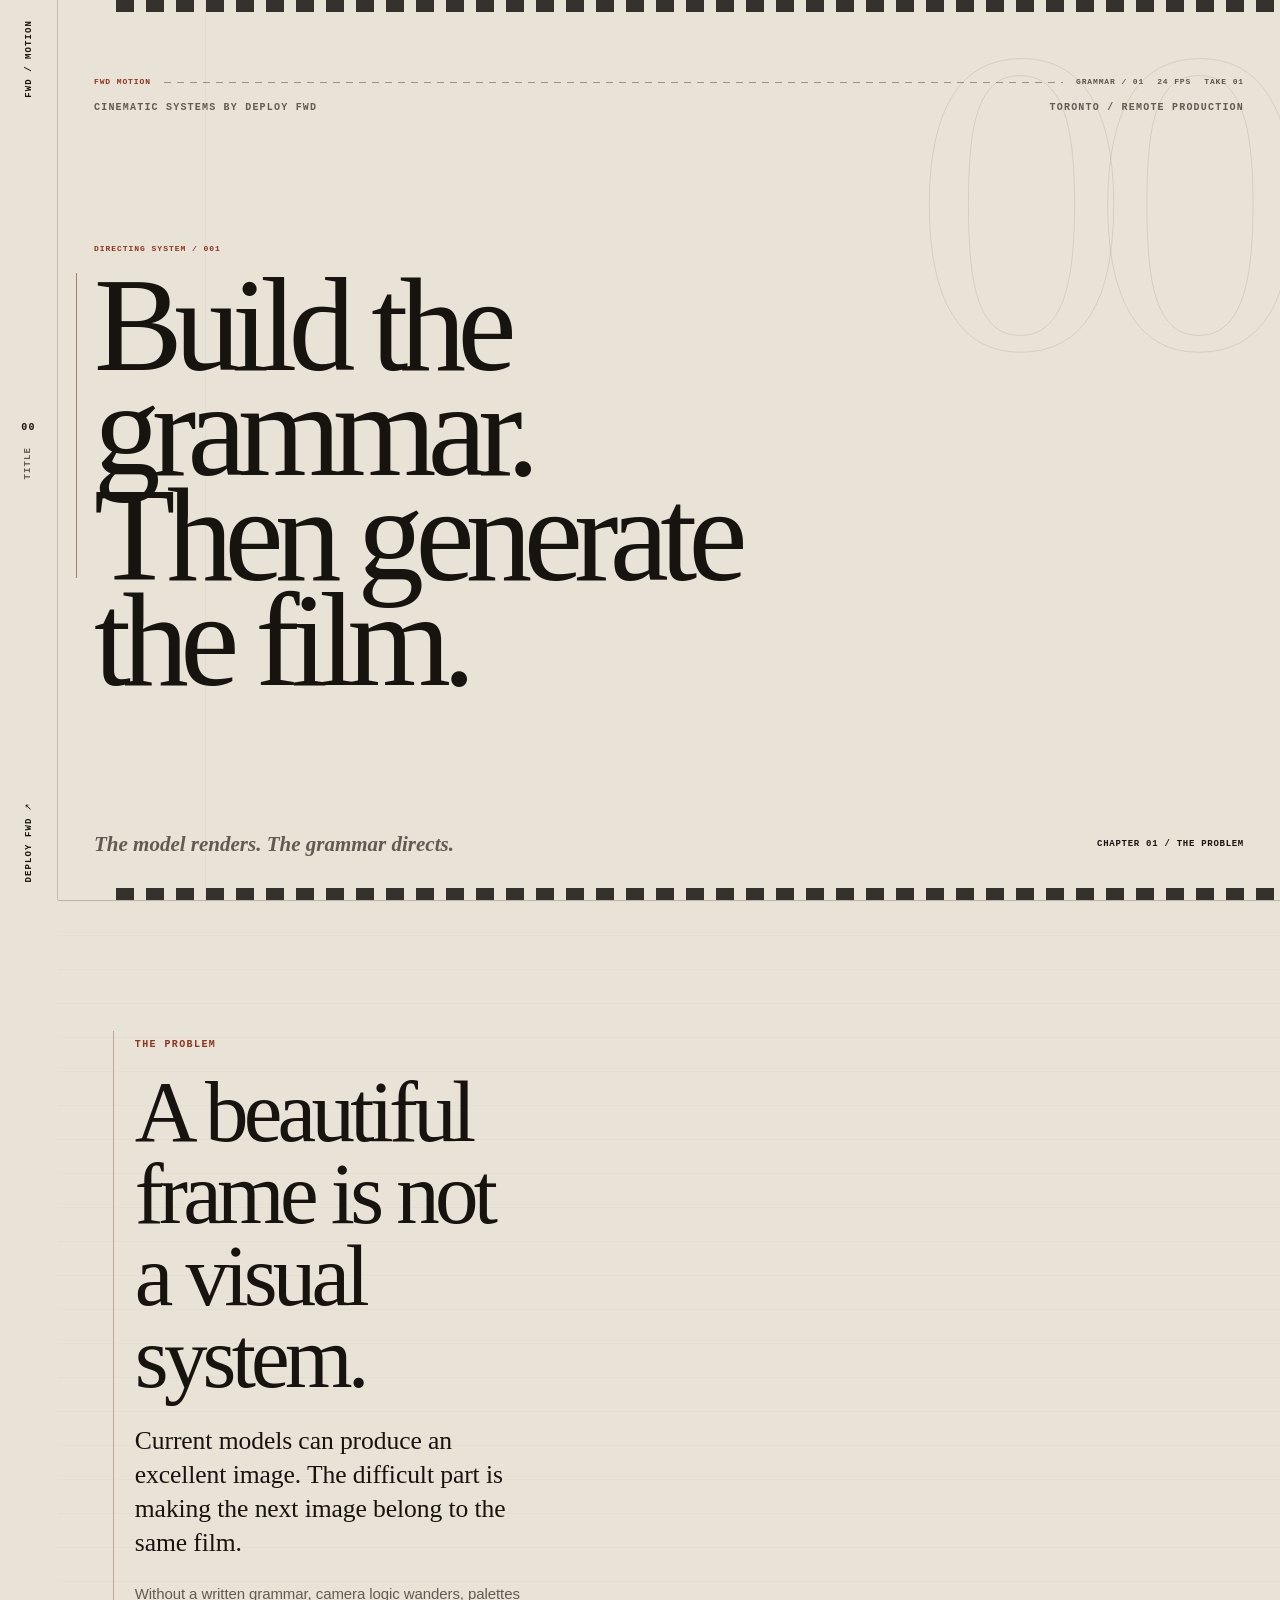
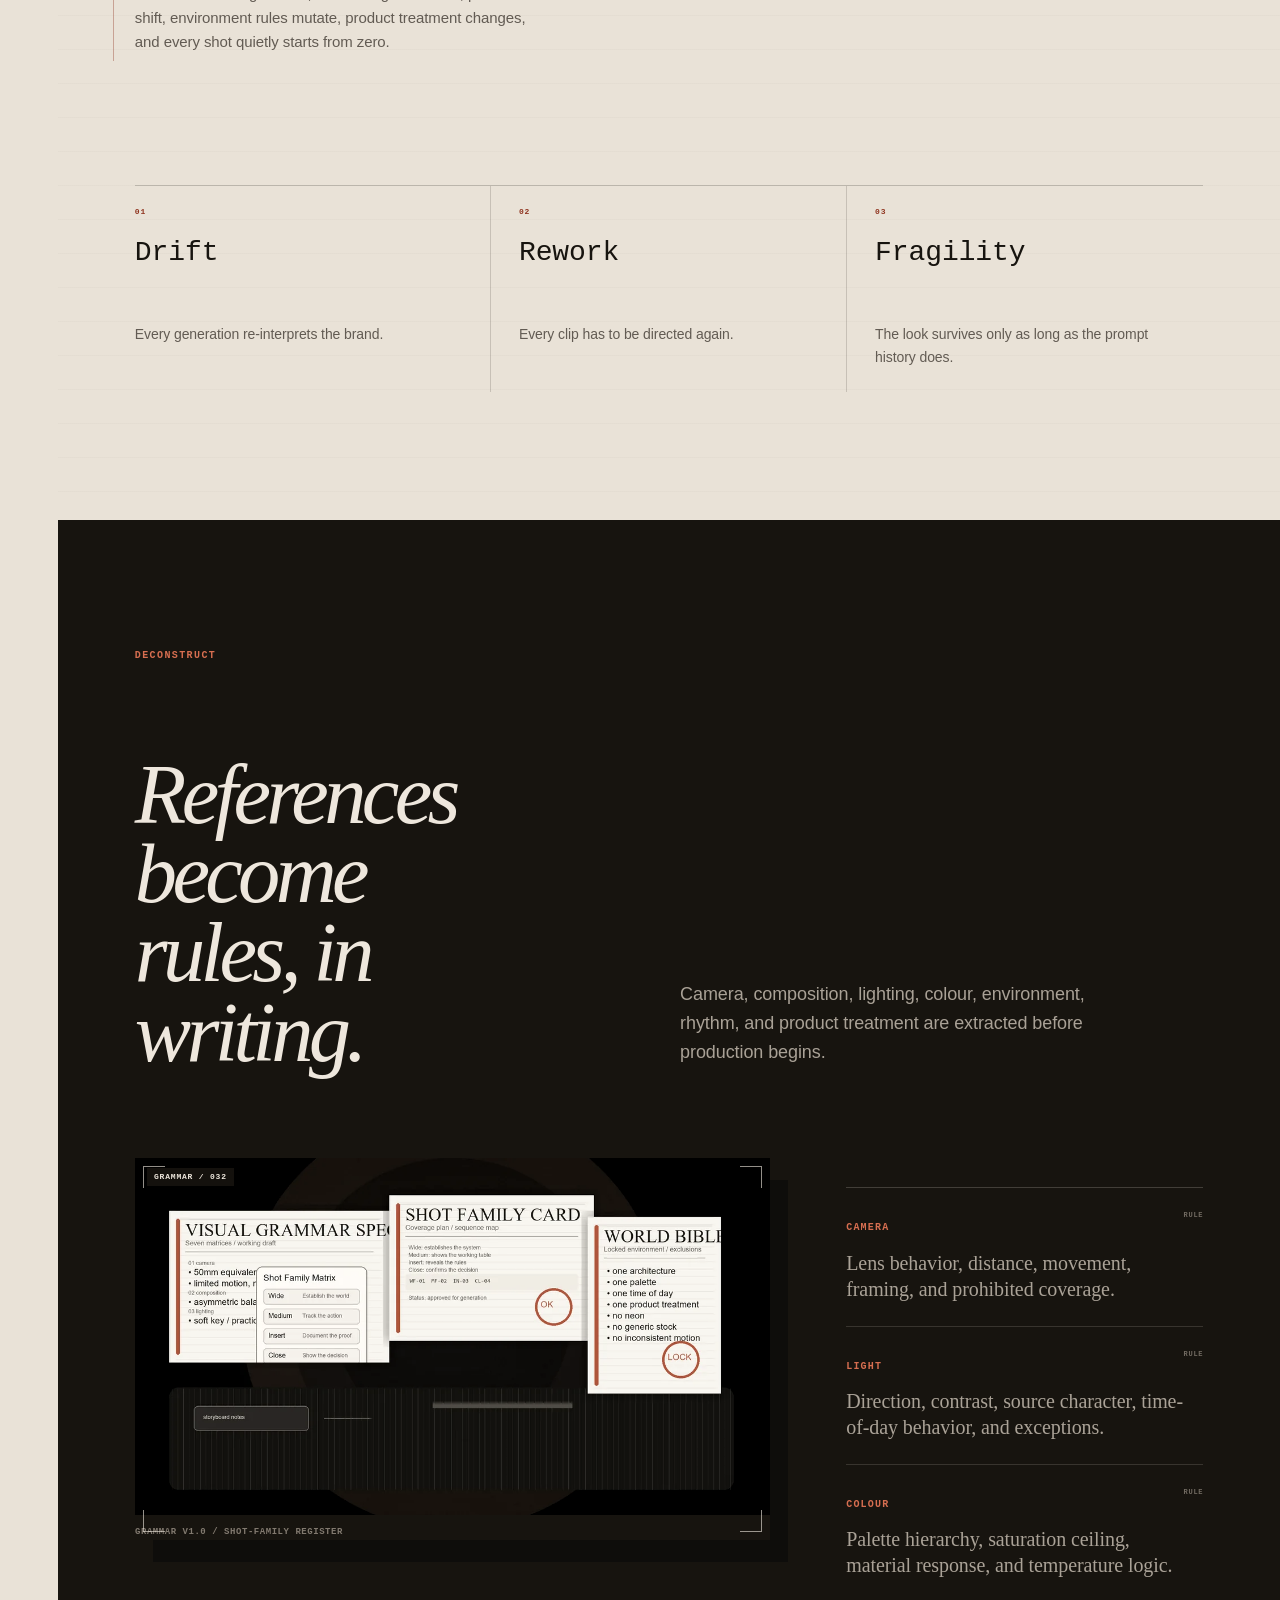
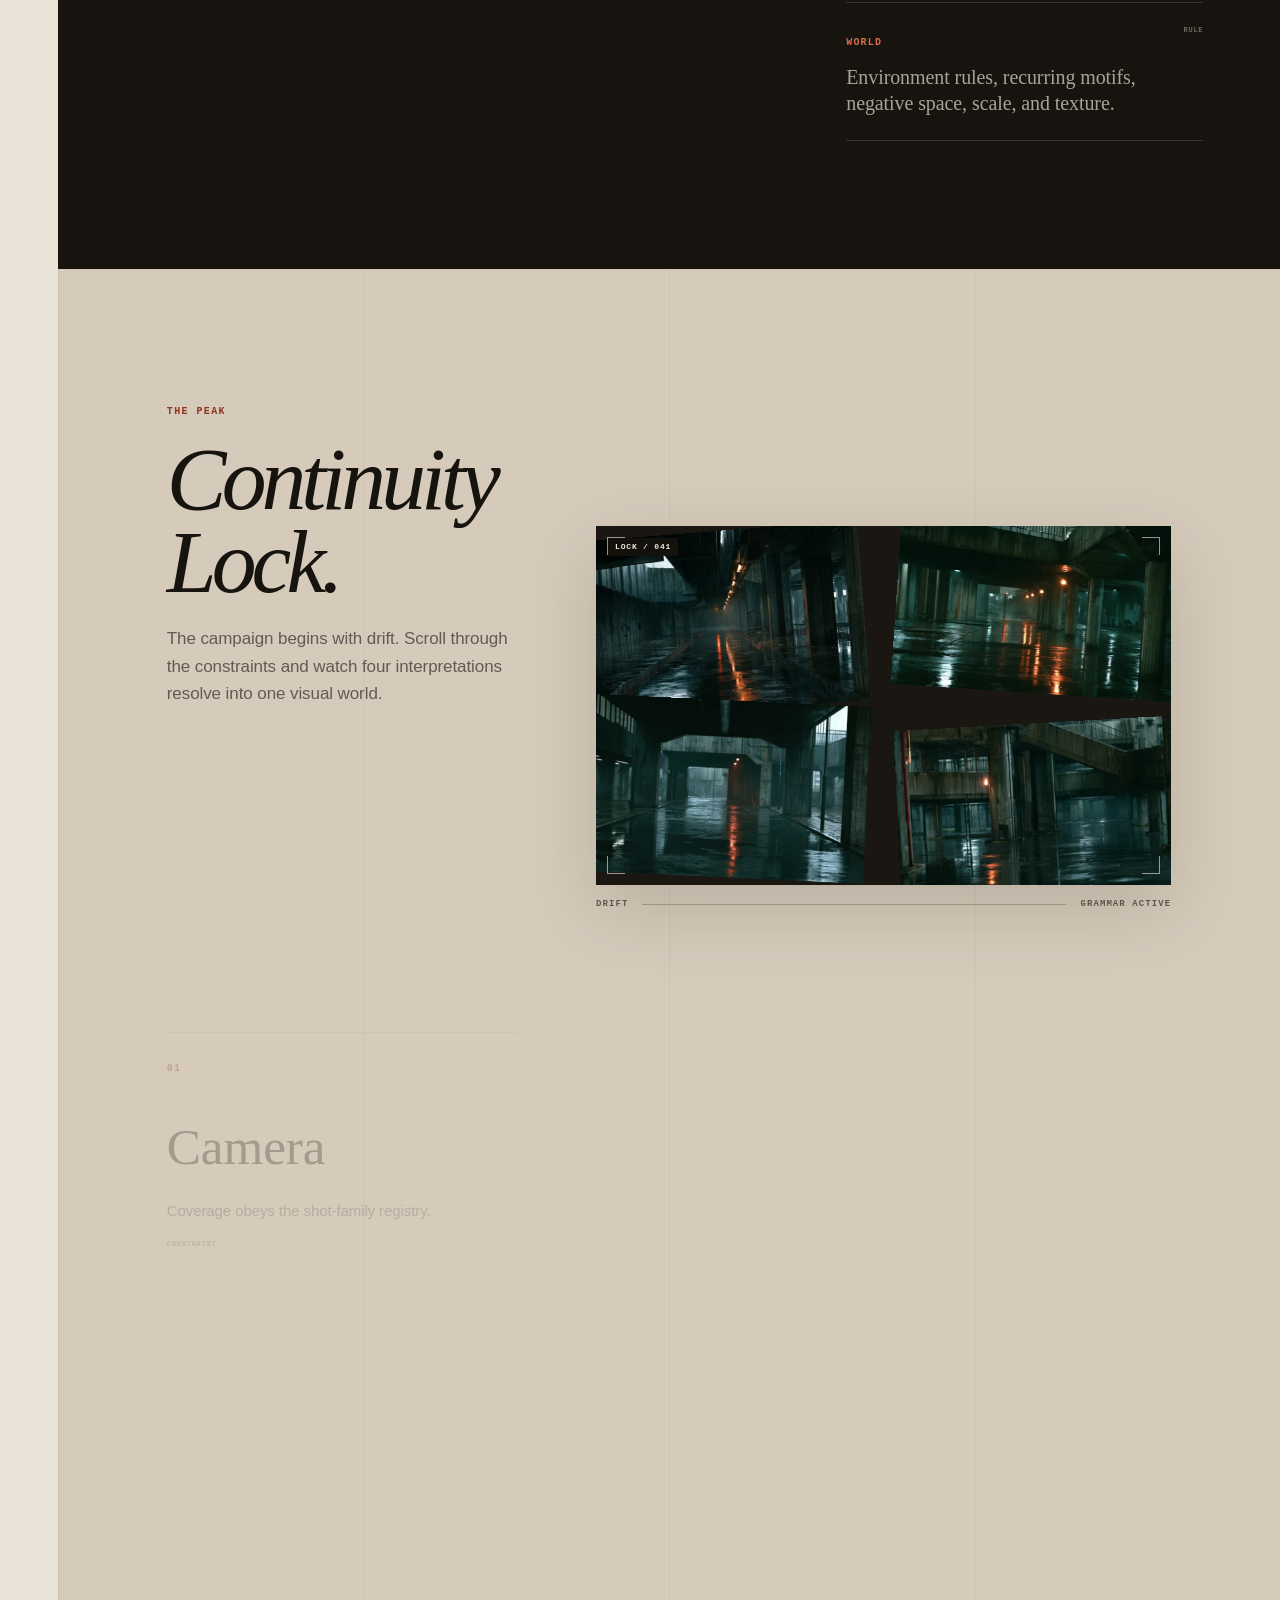
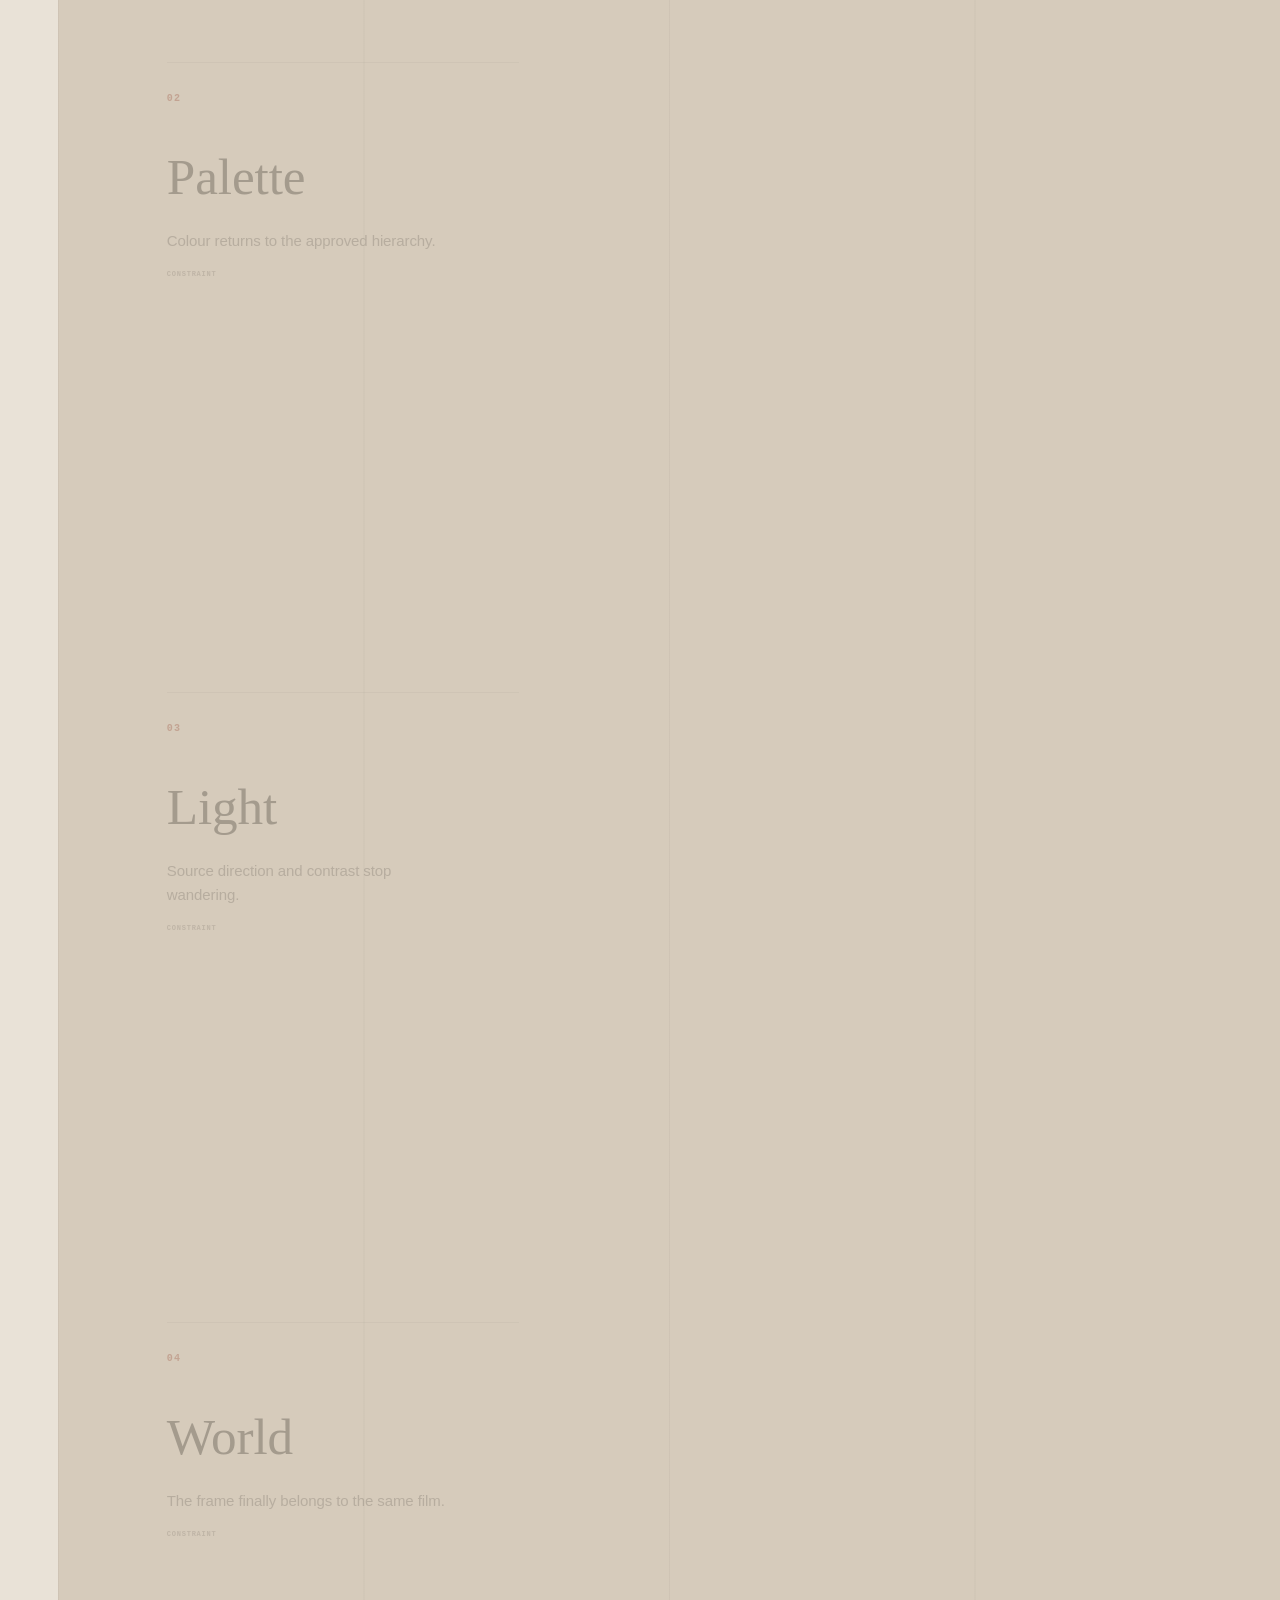
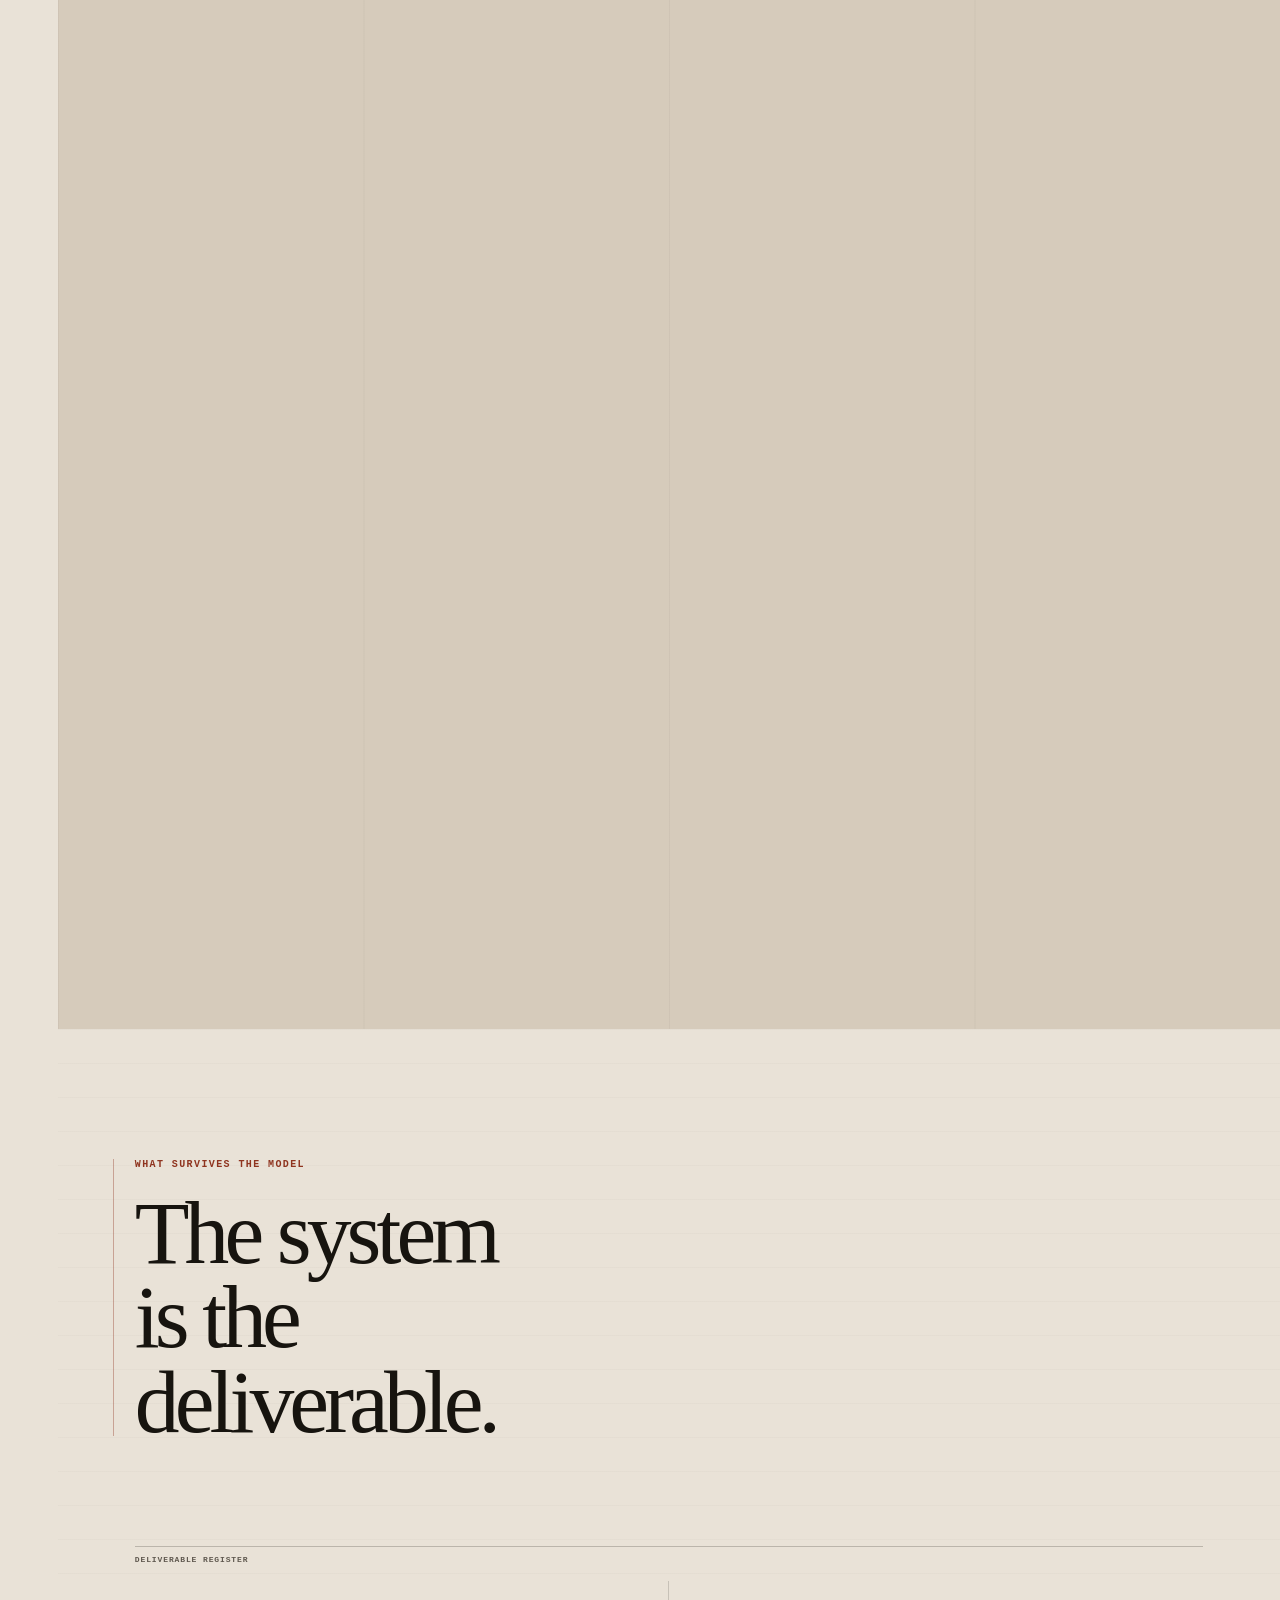
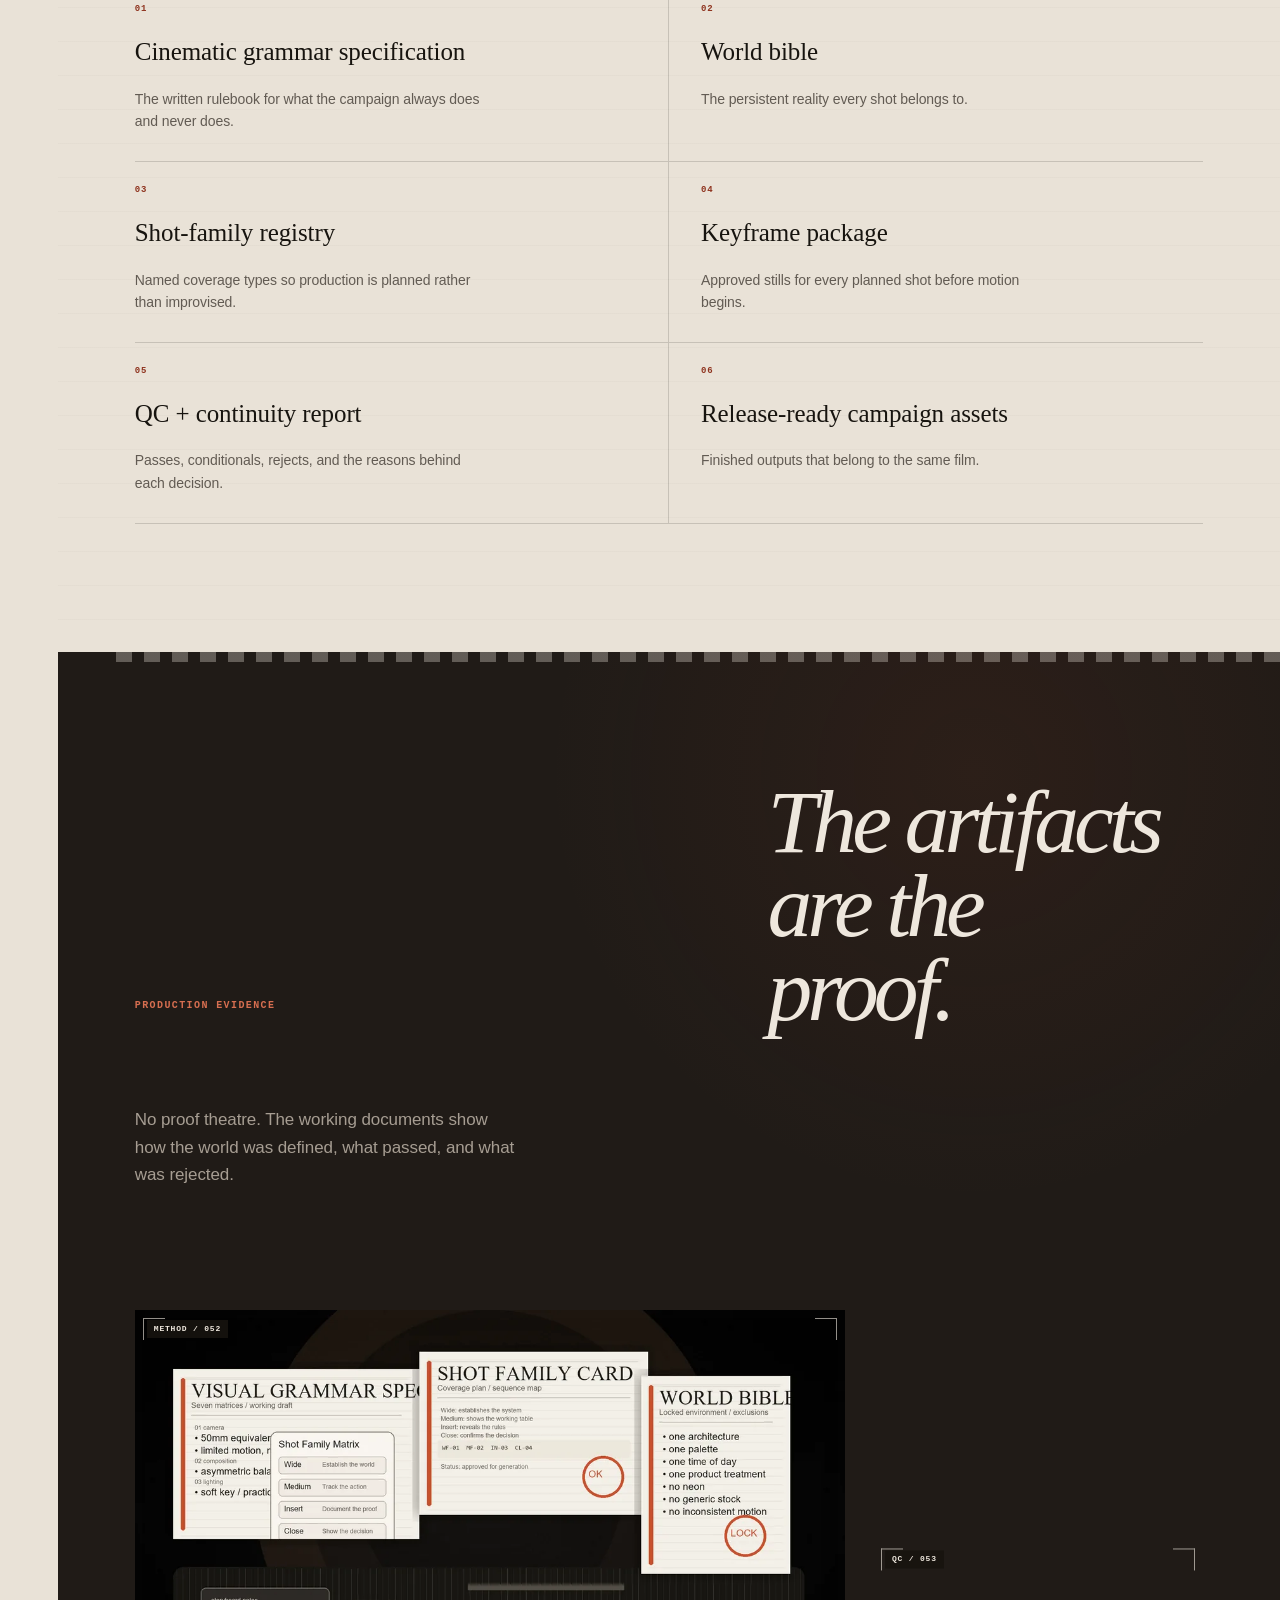
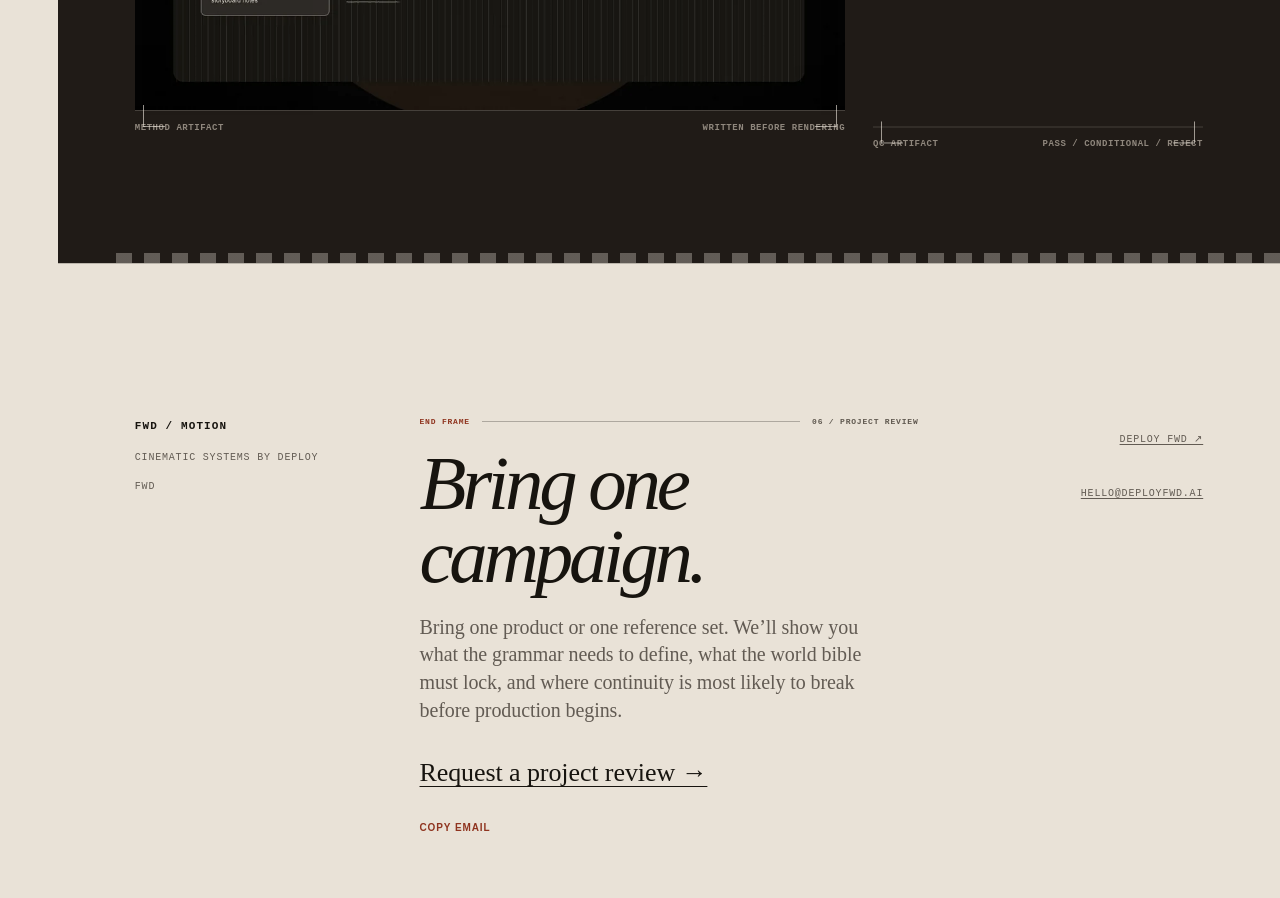
==== commit bc1308a5: "preview: sync refined media and final mobile fixes" ====
--- a/deployfwd-preview/fwd-motion.html
+++ b/deployfwd-preview/fwd-motion.html
@@ -10,9 +10,10 @@
   <meta property="og:description" content="Build the grammar. Then generate the film.">
   <meta property="og:type" content="website">
   <meta property="og:url" content="https://deployfwd.ai/fwd-motion.html">
-  <meta property="og:image" content="https://deployfwd.ai/assets/fwd-motion/hero-method-1600.webp">
-  <meta property="og:image:width" content="1600">
-  <meta property="og:image:height" content="900">
+  <meta property="og:image" content="https://deployfwd.ai/assets/fwd-motion/og-card.jpg">
+  <meta property="og:image:width" content="1200">
+  <meta property="og:image:height" content="630">
+  <meta property="og:image:type" content="image/jpeg">
   <meta name="twitter:card" content="summary_large_image">
   <meta name="twitter:title" content="FWD Motion | cinematic grammar systems">
   <meta name="twitter:description" content="Build the grammar. Then generate the film.">
@@ -132,7 +133,7 @@
           </div>
         </div>
 
-        <div class="fm-lock-stage" role="img" aria-label="Four drifting image tiles resolving into one coherent frame">
+        <div class="fm-lock-stage" role="img" aria-label="Four divergent camera, palette, light, and world interpretations resolving into one coherent frame">
           <div class="fm-lock-grid fm-frame fm-frame--lock" data-shot="LOCK / 041" data-lock-grid>
             <div class="fm-tile t1"></div>
             <div class="fm-tile t2"></div>
--- a/deployfwd-preview/assets/fwd-motion.css
+++ b/deployfwd-preview/assets/fwd-motion.css
@@ -446,18 +446,38 @@
 }
 
 .fm-tile {
+  --lock-merge: 0;
+  position: relative;
   min-width: 0;
   min-height: 0;
-  background-image: url("fwd-motion/hero-method-1600.webp");
+  overflow: hidden;
+  background-image: var(--drift-image);
+  background-repeat: no-repeat;
+  background-size: cover;
+  background-position: center;
+  will-change: transform;
+}
+
+.fm-tile::after {
+  content: "";
+  position: absolute;
+  inset: 0;
+  background-image: url("fwd-motion/world-frame-960.webp");
   background-repeat: no-repeat;
   background-size: 200% 200%;
-  will-change: transform, filter;
-}
-
-.fm-tile.t1 { background-position: 0 0; }
-.fm-tile.t2 { background-position: 100% 0; }
-.fm-tile.t3 { background-position: 0 100%; }
-.fm-tile.t4 { background-position: 100% 100%; }
+  opacity: var(--lock-merge);
+  will-change: opacity;
+}
+
+.fm-tile.t1 { --drift-image: url("fwd-motion/drift-camera-960.webp"); }
+.fm-tile.t2 { --drift-image: url("fwd-motion/drift-palette-960.webp"); }
+.fm-tile.t3 { --drift-image: url("fwd-motion/drift-light-960.webp"); }
+.fm-tile.t4 { --drift-image: url("fwd-motion/drift-world-960.webp"); }
+
+.fm-tile.t1::after { background-position: 0 0; }
+.fm-tile.t2::after { background-position: 100% 0; }
+.fm-tile.t3::after { background-position: 0 100%; }
+.fm-tile.t4::after { background-position: 100% 100%; }
 
 .fm-lock-status {
   display: grid;
@@ -752,6 +772,12 @@
 }
 
 @media (max-width: 700px) {
+  .fm-tile.t1 { --drift-image: url("fwd-motion/drift-camera-480.webp"); }
+  .fm-tile.t2 { --drift-image: url("fwd-motion/drift-palette-480.webp"); }
+  .fm-tile.t3 { --drift-image: url("fwd-motion/drift-light-480.webp"); }
+  .fm-tile.t4 { --drift-image: url("fwd-motion/drift-world-480.webp"); }
+  .fm-tile::after { background-image: url("fwd-motion/world-frame-720.webp"); }
+
   .fm-title-inner {
     padding-bottom: 22px;
   }
@@ -873,6 +899,7 @@
   .fm-tile {
     transform: none !important;
     filter: none !important;
+    --lock-merge: 1 !important;
   }
 
   .fm-lock-status b::after {
@@ -927,8 +954,9 @@
 
 @media (max-width: 980px) {
   .fm-folio {
-    min-height: calc(50px + env(safe-area-inset-top));
-    height: auto;
+    inset: 0 0 auto 0;
+    min-height: 0;
+    height: calc(50px + env(safe-area-inset-top));
     padding:
       env(safe-area-inset-top)
       calc(18px + env(safe-area-inset-right))
@@ -1017,3 +1045,421 @@
 @media (prefers-reduced-motion: reduce) {
   .fm-mobile-review { transition: none; }
 }
+
+
+/* ============================================================
+   Character pass — FWD Motion / production bible + frame grammar
+   ============================================================ */
+.fm-page {
+  --fm-serif: Georgia, "Times New Roman", Times, serif;
+  --fm-mono: ui-monospace, SFMono-Regular, Menlo, Monaco, Consolas, monospace;
+  --fm-paper: #e9e2d7;
+  --fm-ink: #17140f;
+  --fm-red: #8f341f;
+}
+
+.fm-title-page {
+  position: relative;
+  overflow: hidden;
+  background:
+    linear-gradient(90deg, transparent 0 12%, rgba(23,20,15,.035) 12% calc(12% + 1px), transparent calc(12% + 1px)),
+    #e9e2d7;
+}
+.fm-title-page::before,
+.fm-title-page::after {
+  content: "";
+  position: absolute;
+  left: 58px;
+  right: 0;
+  height: 12px;
+  z-index: 1;
+  pointer-events: none;
+  background:
+    repeating-linear-gradient(90deg, #17140f 0 18px, transparent 18px 30px);
+  opacity: .86;
+}
+.fm-title-page::before { top: 0; }
+.fm-title-page::after { bottom: 0; }
+
+.fm-title-inner {
+  position: relative;
+  z-index: 2;
+}
+.fm-frame-index {
+  position: absolute;
+  right: -2vw;
+  top: 5vh;
+  z-index: -1;
+  color: transparent;
+  -webkit-text-stroke: 1px rgba(23,20,15,.09);
+  font: 400 clamp(180px, 34vw, 520px)/.72 var(--fm-serif);
+  letter-spacing: -.09em;
+  user-select: none;
+}
+.fm-slate {
+  position: absolute;
+  top: 78px;
+  left: 0;
+  right: 0;
+  display: grid;
+  grid-template-columns: auto minmax(60px, 1fr) auto auto auto;
+  gap: 13px;
+  align-items: center;
+  color: #5d554c;
+  font: 700 8px/1 var(--fm-mono);
+  letter-spacing: .11em;
+  text-transform: uppercase;
+}
+.fm-slate span:first-child { color: var(--fm-red); }
+.fm-slate i {
+  height: 1px;
+  background: repeating-linear-gradient(90deg, rgba(23,20,15,.38) 0 7px, transparent 7px 13px);
+}
+.fm-title-meta {
+  padding-top: 72px;
+  font-family: var(--fm-mono);
+}
+
+.fm-title-page h1 {
+  position: relative;
+  max-width: 10.2ch;
+  font-size: clamp(72px, 10.4vw, 164px);
+  line-height: .79;
+  letter-spacing: -.065em;
+}
+.fm-title-page h1::before {
+  content: "DIRECTING SYSTEM / 001";
+  display: block;
+  margin-bottom: 20px;
+  color: var(--fm-red);
+  font: 700 8px/1 var(--fm-mono);
+  letter-spacing: .12em;
+}
+.fm-title-page h1::after {
+  content: "";
+  position: absolute;
+  left: -18px;
+  top: 28px;
+  width: 1px;
+  height: 68%;
+  background: rgba(143,52,31,.62);
+}
+.fm-title-bottom {
+  font-family: var(--fm-mono);
+}
+.fm-title-bottom p {
+  font-family: var(--fm-serif);
+  font-size: 21px;
+}
+.fm-title-bottom a {
+  font: 700 9px/1 var(--fm-mono);
+  letter-spacing: .08em;
+  text-transform: uppercase;
+}
+
+.fm-kicker,
+.fm-folio,
+.fm-margin-notes strong,
+.fm-method-list span,
+.fm-lock-rules span,
+.fm-lock-status,
+.fm-colophon-meta,
+.fm-colophon-inner > div:first-child {
+  font-family: var(--fm-mono);
+}
+
+.fm-chapter-paper {
+  background:
+    linear-gradient(rgba(23,20,15,.025) 1px, transparent 1px) 0 0 / 100% 34px,
+    #e9e2d7;
+}
+.fm-chapter-paper .fm-copy-column,
+.fm-system-head {
+  position: relative;
+}
+.fm-chapter-paper .fm-copy-column::before,
+.fm-system-head::before {
+  content: "";
+  position: absolute;
+  left: -22px;
+  top: 2px;
+  bottom: 8px;
+  width: 1px;
+  background: rgba(143,52,31,.36);
+}
+
+.fm-frame {
+  position: relative;
+}
+.fm-frame::before {
+  content: attr(data-shot);
+  position: absolute;
+  top: 10px;
+  left: 12px;
+  z-index: 6;
+  padding: 5px 7px;
+  background: rgba(233,226,215,.9);
+  color: #17140f;
+  font: 700 8px/1 var(--fm-mono);
+  letter-spacing: .1em;
+}
+.fm-frame::after {
+  content: "";
+  position: absolute;
+  inset: 8px;
+  z-index: 5;
+  pointer-events: none;
+  background:
+    linear-gradient(#17140f,#17140f) left top / 22px 1px no-repeat,
+    linear-gradient(#17140f,#17140f) left top / 1px 22px no-repeat,
+    linear-gradient(#17140f,#17140f) right top / 22px 1px no-repeat,
+    linear-gradient(#17140f,#17140f) right top / 1px 22px no-repeat,
+    linear-gradient(#17140f,#17140f) left bottom / 22px 1px no-repeat,
+    linear-gradient(#17140f,#17140f) left bottom / 1px 22px no-repeat,
+    linear-gradient(#17140f,#17140f) right bottom / 22px 1px no-repeat,
+    linear-gradient(#17140f,#17140f) right bottom / 1px 22px no-repeat;
+  opacity: .62;
+}
+.fm-frame--negative::before {
+  background: rgba(23,20,15,.88);
+  color: #eee7dd;
+}
+.fm-frame--negative::after {
+  background:
+    linear-gradient(#eee7dd,#eee7dd) left top / 22px 1px no-repeat,
+    linear-gradient(#eee7dd,#eee7dd) left top / 1px 22px no-repeat,
+    linear-gradient(#eee7dd,#eee7dd) right top / 22px 1px no-repeat,
+    linear-gradient(#eee7dd,#eee7dd) right top / 1px 22px no-repeat,
+    linear-gradient(#eee7dd,#eee7dd) left bottom / 22px 1px no-repeat,
+    linear-gradient(#eee7dd,#eee7dd) left bottom / 1px 22px no-repeat,
+    linear-gradient(#eee7dd,#eee7dd) right bottom / 22px 1px no-repeat,
+    linear-gradient(#eee7dd,#eee7dd) right bottom / 1px 22px no-repeat;
+}
+.fm-frame--lock::before {
+  top: 12px;
+  left: 12px;
+  background: rgba(23,20,15,.86);
+  color: #eee7dd;
+}
+.fm-frame--lock::after {
+  inset: 11px;
+  background:
+    linear-gradient(#eee7dd,#eee7dd) left top / 18px 1px no-repeat,
+    linear-gradient(#eee7dd,#eee7dd) left top / 1px 18px no-repeat,
+    linear-gradient(#eee7dd,#eee7dd) right top / 18px 1px no-repeat,
+    linear-gradient(#eee7dd,#eee7dd) right top / 1px 18px no-repeat,
+    linear-gradient(#eee7dd,#eee7dd) left bottom / 18px 1px no-repeat,
+    linear-gradient(#eee7dd,#eee7dd) left bottom / 1px 18px no-repeat,
+    linear-gradient(#eee7dd,#eee7dd) right bottom / 18px 1px no-repeat,
+    linear-gradient(#eee7dd,#eee7dd) right bottom / 1px 18px no-repeat;
+}
+
+.fm-media-column figcaption,
+.fm-method-image figcaption,
+.fm-proof-spread figcaption {
+  font-family: var(--fm-mono);
+  letter-spacing: .06em;
+  text-transform: uppercase;
+}
+
+.fm-margin-notes {
+  counter-reset: margin-note;
+}
+.fm-margin-notes p {
+  position: relative;
+  counter-increment: margin-note;
+}
+.fm-margin-notes p::before {
+  content: "0" counter(margin-note);
+  display: block;
+  margin-bottom: 14px;
+  color: var(--fm-red);
+  font: 700 8px/1 var(--fm-mono);
+  letter-spacing: .1em;
+}
+
+.fm-method-head h2,
+.fm-proof-title h2 {
+  font-style: italic;
+}
+.fm-method-image {
+  box-shadow: 18px 22px 0 #0e0d0b;
+}
+.fm-method-list article {
+  position: relative;
+}
+.fm-method-list article::after {
+  content: "RULE";
+  position: absolute;
+  top: 24px;
+  right: 0;
+  color: #716a61;
+  font: 700 7px/1 var(--fm-mono);
+  letter-spacing: .1em;
+}
+
+.fm-lock-chapter {
+  background:
+    linear-gradient(90deg, rgba(23,20,15,.04) 1px, transparent 1px) 0 0 / 25% 100%,
+    #d6cbbb;
+}
+.fm-lock-intro h2 {
+  font-style: italic;
+}
+.fm-lock-rules article {
+  border-top: 1px solid rgba(23,20,15,.12);
+  padding-top: 18px;
+}
+.fm-lock-rules article::after {
+  content: "CONSTRAINT";
+  display: block;
+  margin-top: 18px;
+  color: #81786e;
+  font: 700 7px/1 var(--fm-mono);
+  letter-spacing: .11em;
+}
+
+.fm-deliverables {
+  position: relative;
+  counter-reset: deliverable;
+  padding-top: 34px;
+}
+.fm-deliverables::before {
+  content: attr(data-register);
+  position: absolute;
+  top: 9px;
+  left: 0;
+  color: #5f584f;
+  font: 700 8px/1 var(--fm-mono);
+  letter-spacing: .11em;
+}
+.fm-deliverables article {
+  position: relative;
+  counter-increment: deliverable;
+}
+.fm-deliverables article::before {
+  content: "0" counter(deliverable);
+  display: block;
+  margin-bottom: 18px;
+  color: var(--fm-red);
+  font: 700 9px/1 var(--fm-mono);
+  letter-spacing: .1em;
+}
+
+.fm-proof-chapter {
+  position: relative;
+  background:
+    radial-gradient(circle at 75% 10%, rgba(168,66,41,.09), transparent 30%),
+    #201b17;
+}
+.fm-proof-chapter::before,
+.fm-proof-chapter::after {
+  content: "";
+  position: absolute;
+  left: 58px;
+  right: 0;
+  height: 10px;
+  background: repeating-linear-gradient(90deg, #eee7dd 0 16px, transparent 16px 28px);
+  opacity: .32;
+}
+.fm-proof-chapter::before { top: 0; }
+.fm-proof-chapter::after { bottom: 0; }
+
+.fm-end-slate {
+  display: grid;
+  grid-template-columns: auto 1fr auto;
+  gap: 12px;
+  align-items: center;
+  margin-bottom: 22px;
+  color: #5f584f;
+  font: 700 8px/1 var(--fm-mono);
+  letter-spacing: .1em;
+  text-transform: uppercase;
+}
+.fm-end-slate span:first-child { color: var(--fm-red); }
+.fm-end-slate i {
+  height: 1px;
+  background: rgba(23,20,15,.28);
+}
+.fm-colophon-copy h2 {
+  font-style: italic;
+}
+
+@media (max-width: 980px) {
+  .fm-title-page::before,
+  .fm-title-page::after,
+  .fm-proof-chapter::before,
+  .fm-proof-chapter::after {
+    left: 0;
+  }
+
+  .fm-slate {
+    top: calc(82px + env(safe-area-inset-top));
+  }
+}
+
+@media (max-width: 700px) {
+  .fm-title-page::before,
+  .fm-title-page::after {
+    height: 8px;
+    background-size: auto;
+  }
+  .fm-frame-index {
+    right: -8vw;
+    top: 18vh;
+    font-size: 66vw;
+  }
+  .fm-slate {
+    top: calc(72px + env(safe-area-inset-top));
+    grid-template-columns: auto 1fr auto;
+  }
+  .fm-slate span:nth-of-type(2),
+  .fm-slate span:nth-of-type(3) { display: none; }
+
+  .fm-title-meta {
+    padding-top: 92px;
+  }
+  .fm-title-page h1 {
+    font-size: clamp(58px, 16vw, 88px);
+    line-height: .81;
+  }
+  .fm-title-page h1::before {
+    margin-bottom: 14px;
+  }
+  .fm-title-page h1::after {
+    left: -9px;
+  }
+
+  .fm-chapter-paper .fm-copy-column::before,
+  .fm-system-head::before {
+    left: -9px;
+  }
+
+  .fm-frame::before {
+    top: 7px;
+    left: 8px;
+    font-size: 7px;
+  }
+  .fm-frame::after {
+    inset: 6px;
+  }
+
+  .fm-method-image {
+    box-shadow: 8px 10px 0 #0e0d0b;
+  }
+
+  .fm-proof-chapter::before,
+  .fm-proof-chapter::after {
+    height: 7px;
+  }
+}
+
+@media (max-height: 500px) and (orientation: landscape) {
+  .fm-frame-index { display: none; }
+  .fm-slate { top: calc(56px + env(safe-area-inset-top)); }
+  .fm-title-meta { padding-top: 54px; }
+}
+
+@media (prefers-reduced-motion: reduce) {
+  .fm-frame-index { opacity: .65; }
+}
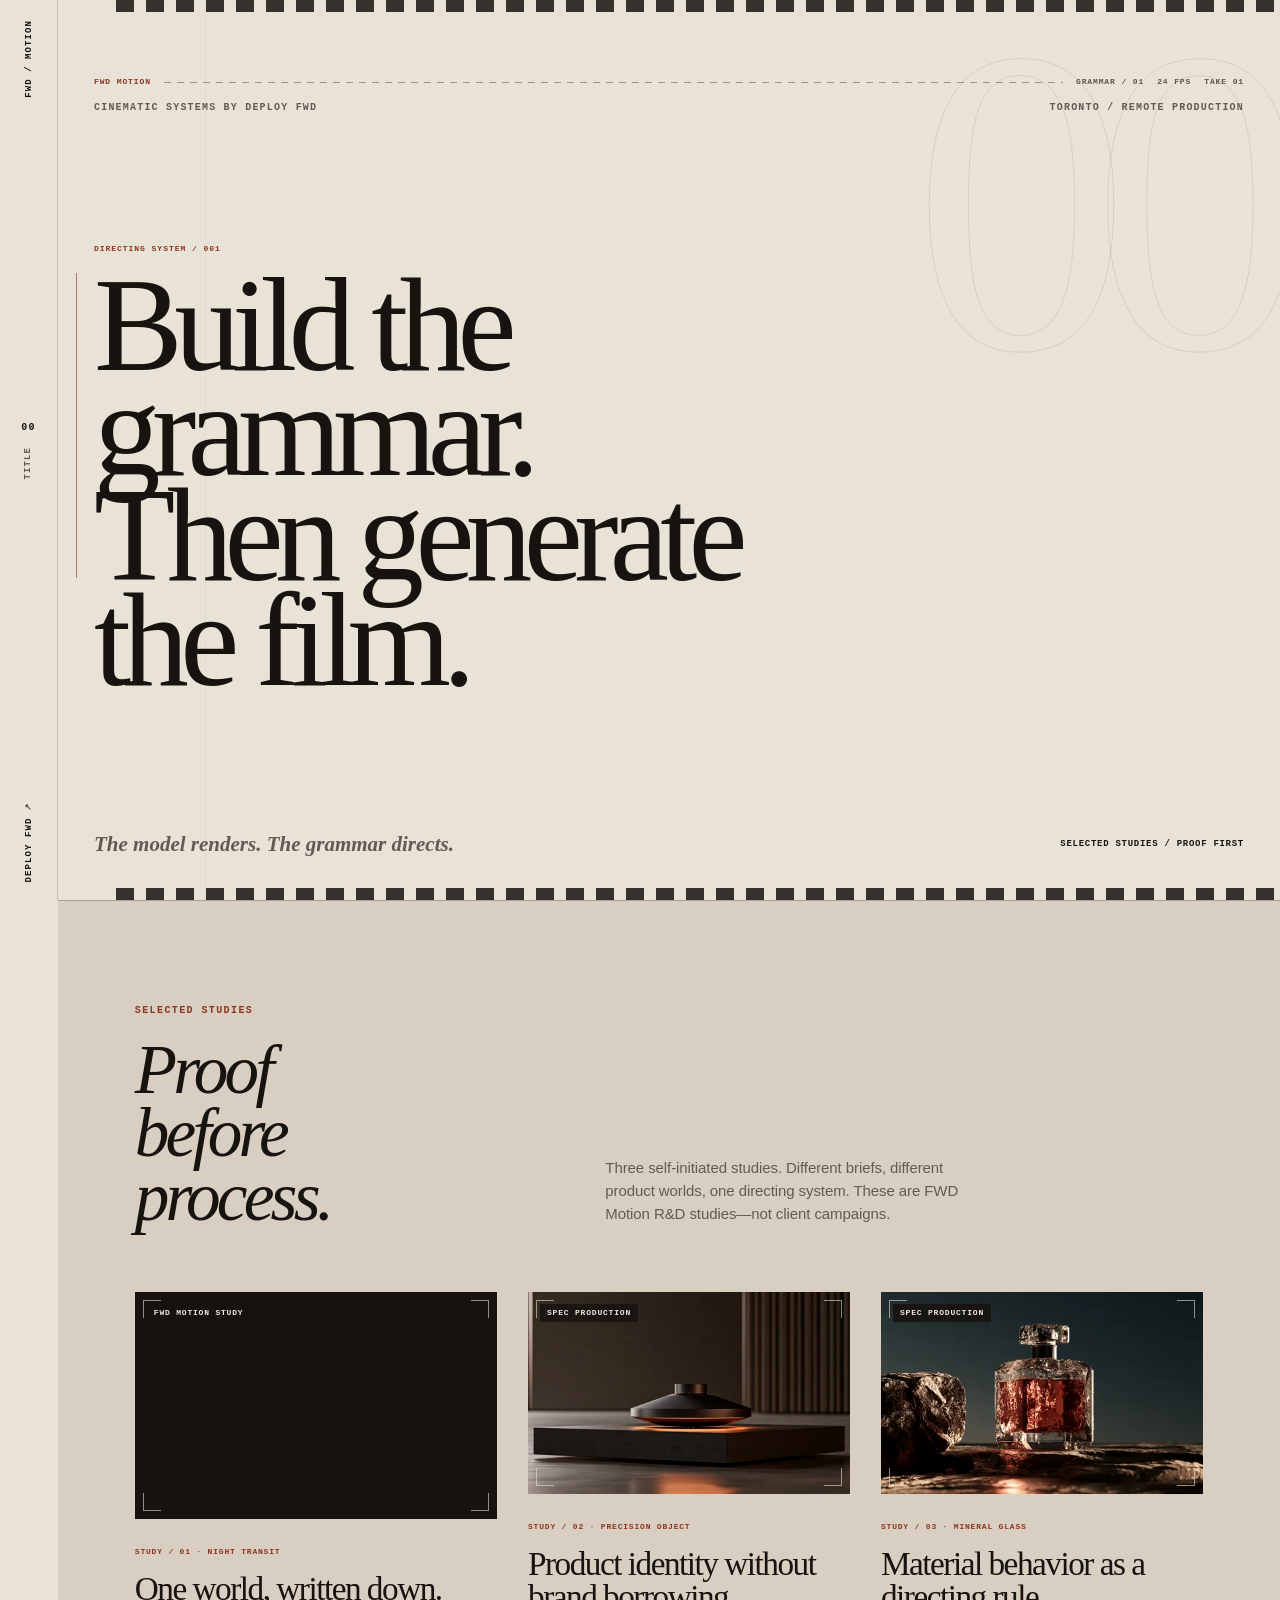
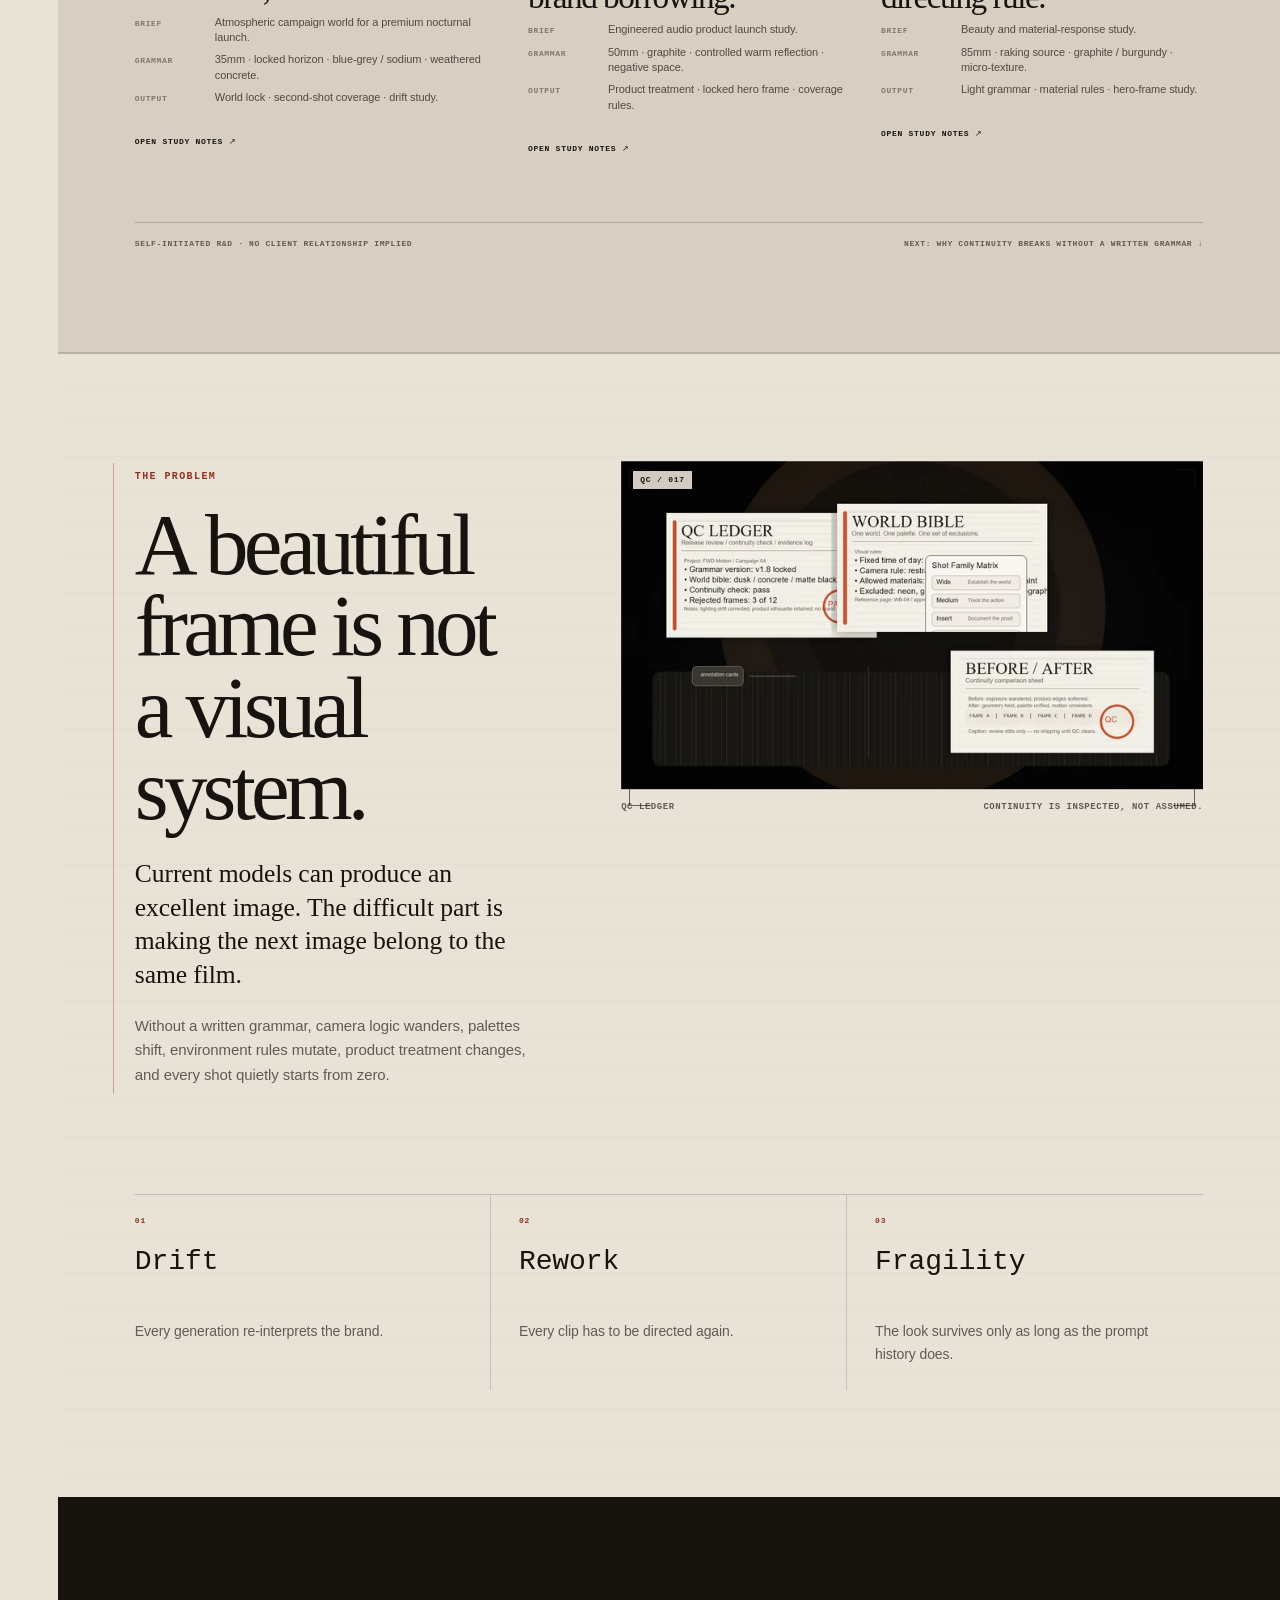
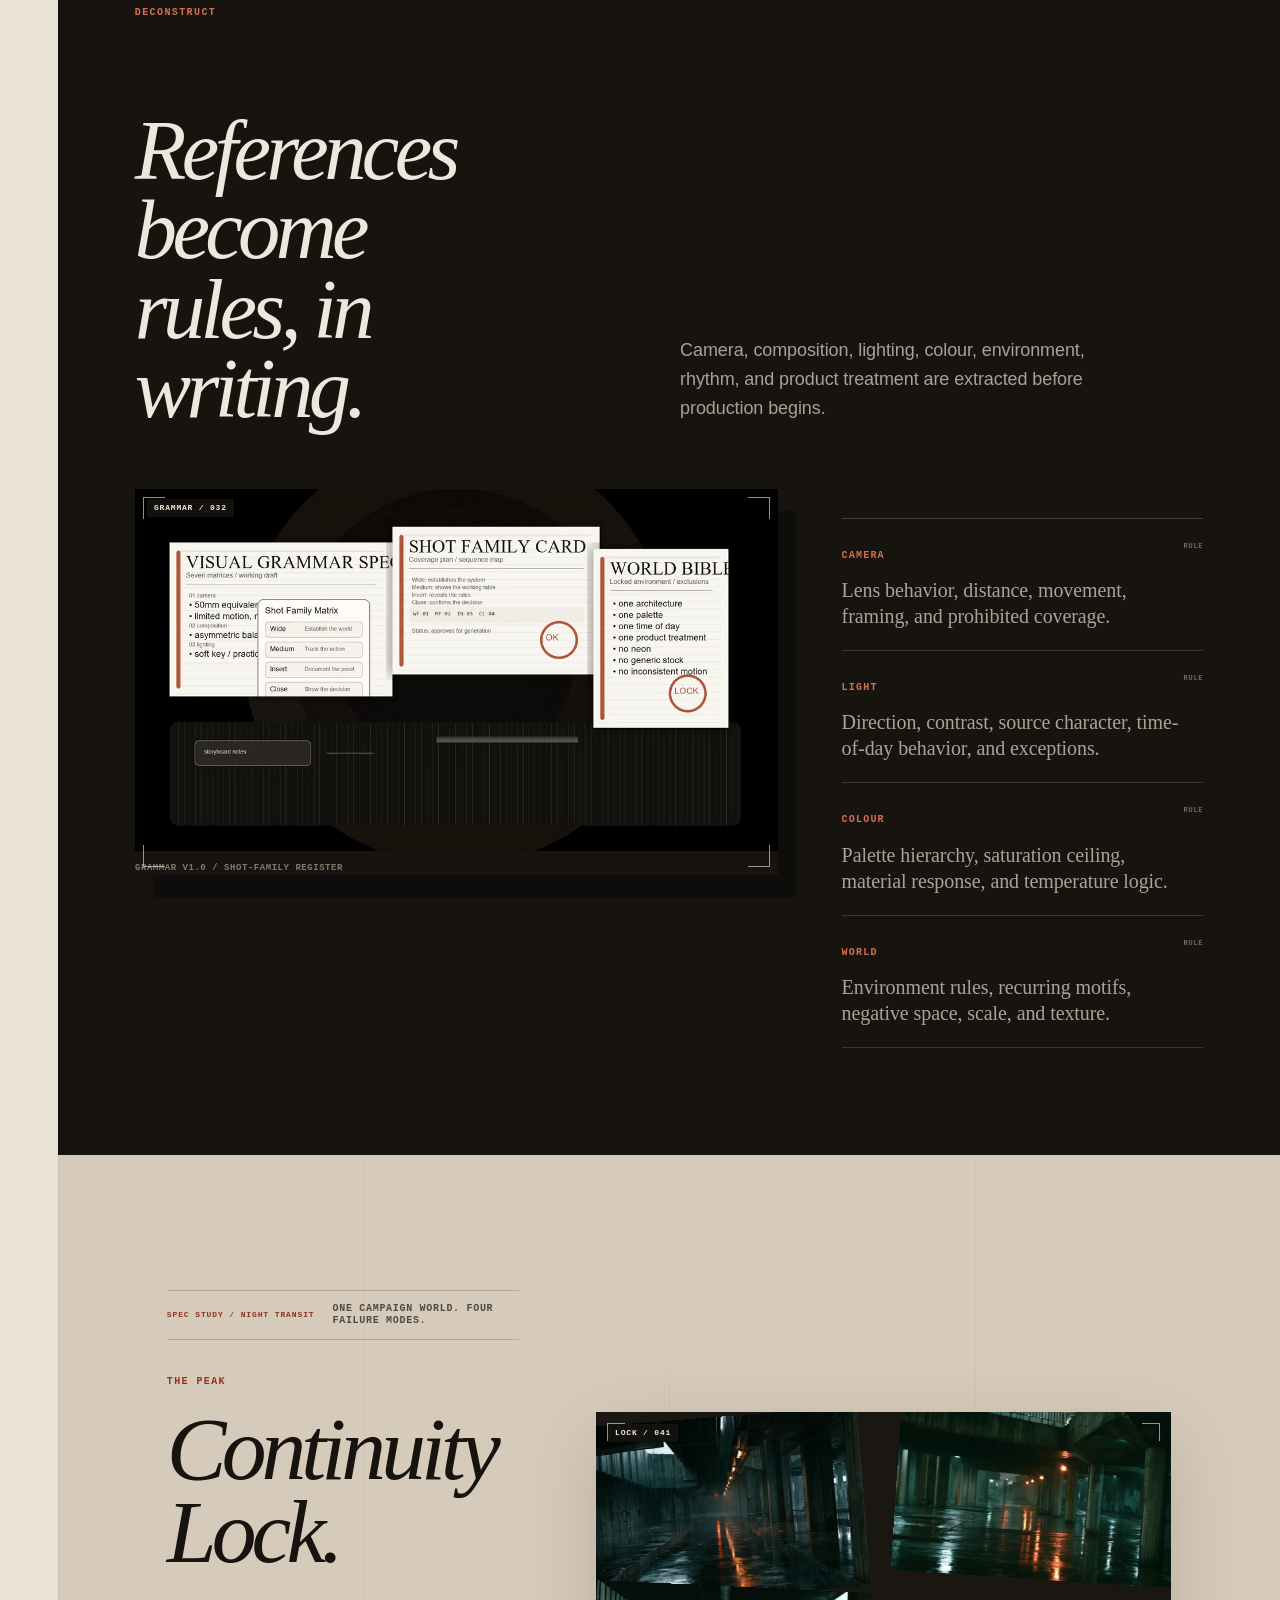
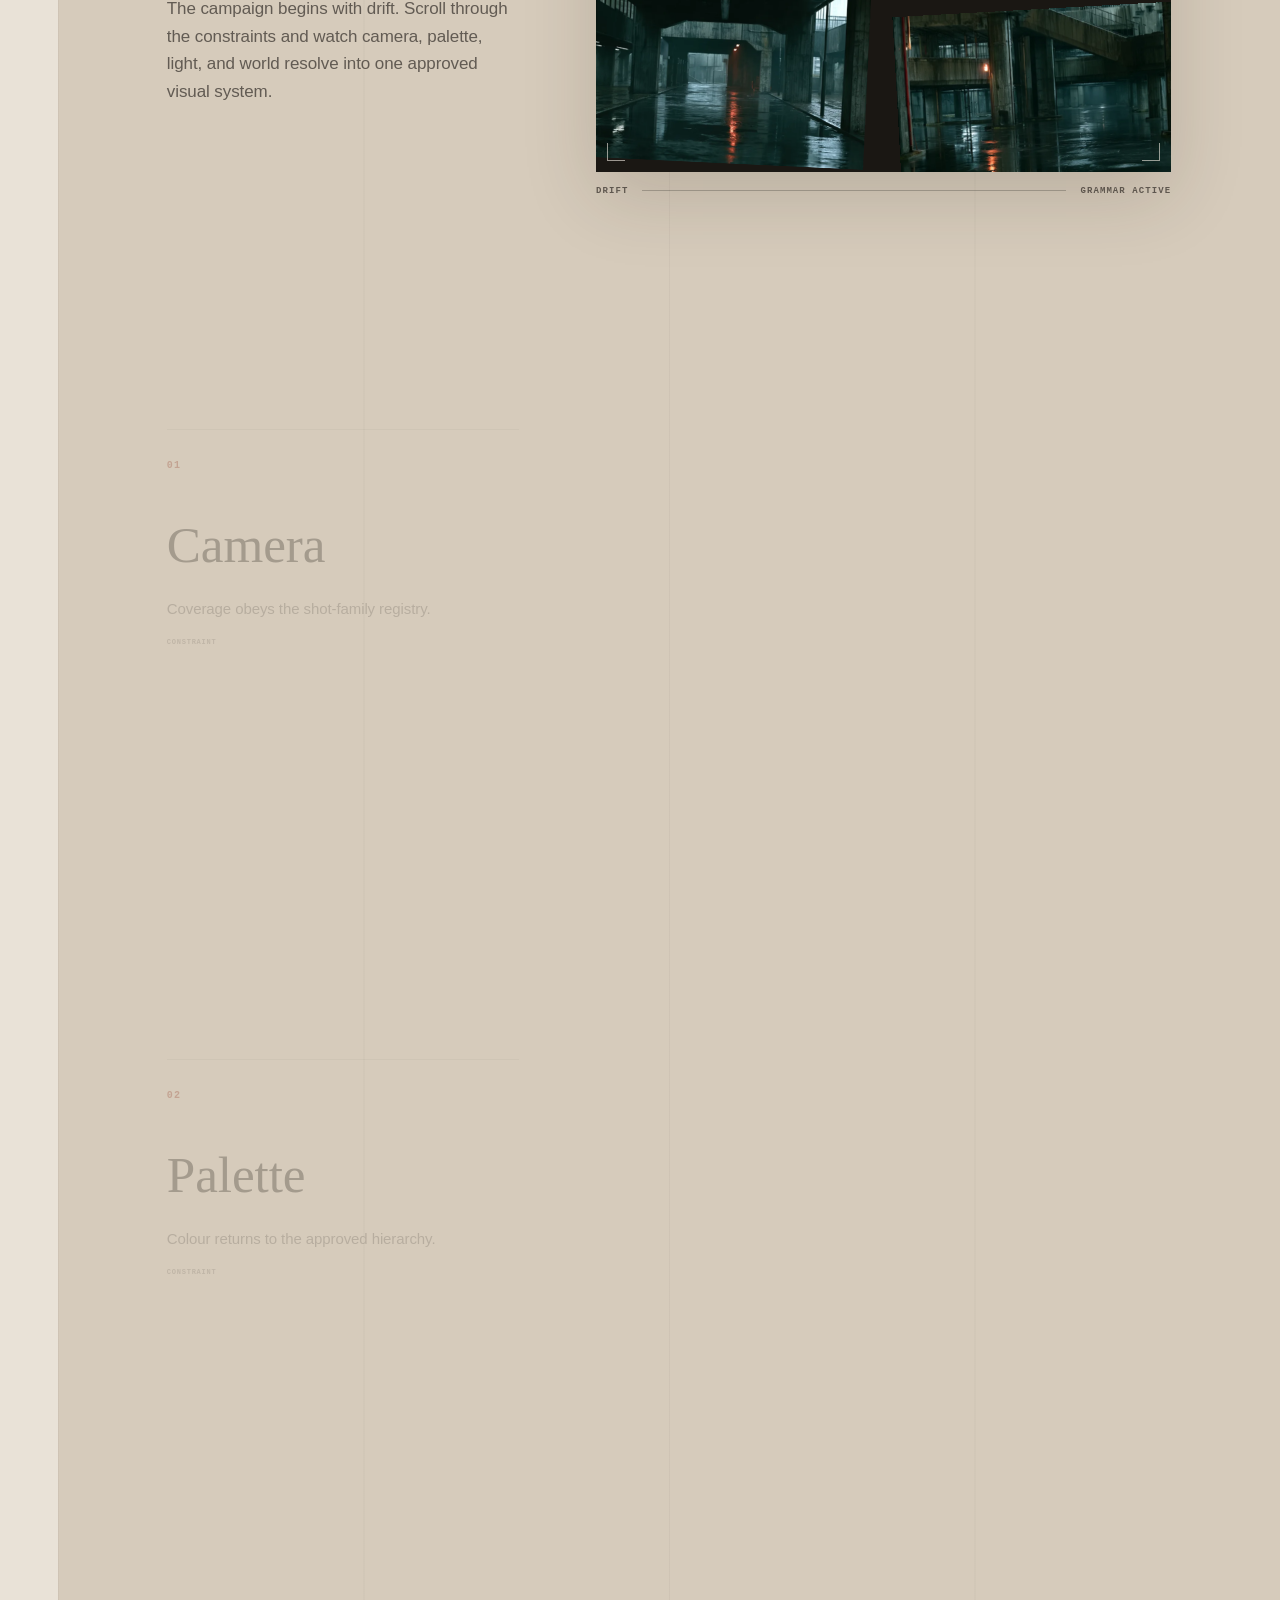
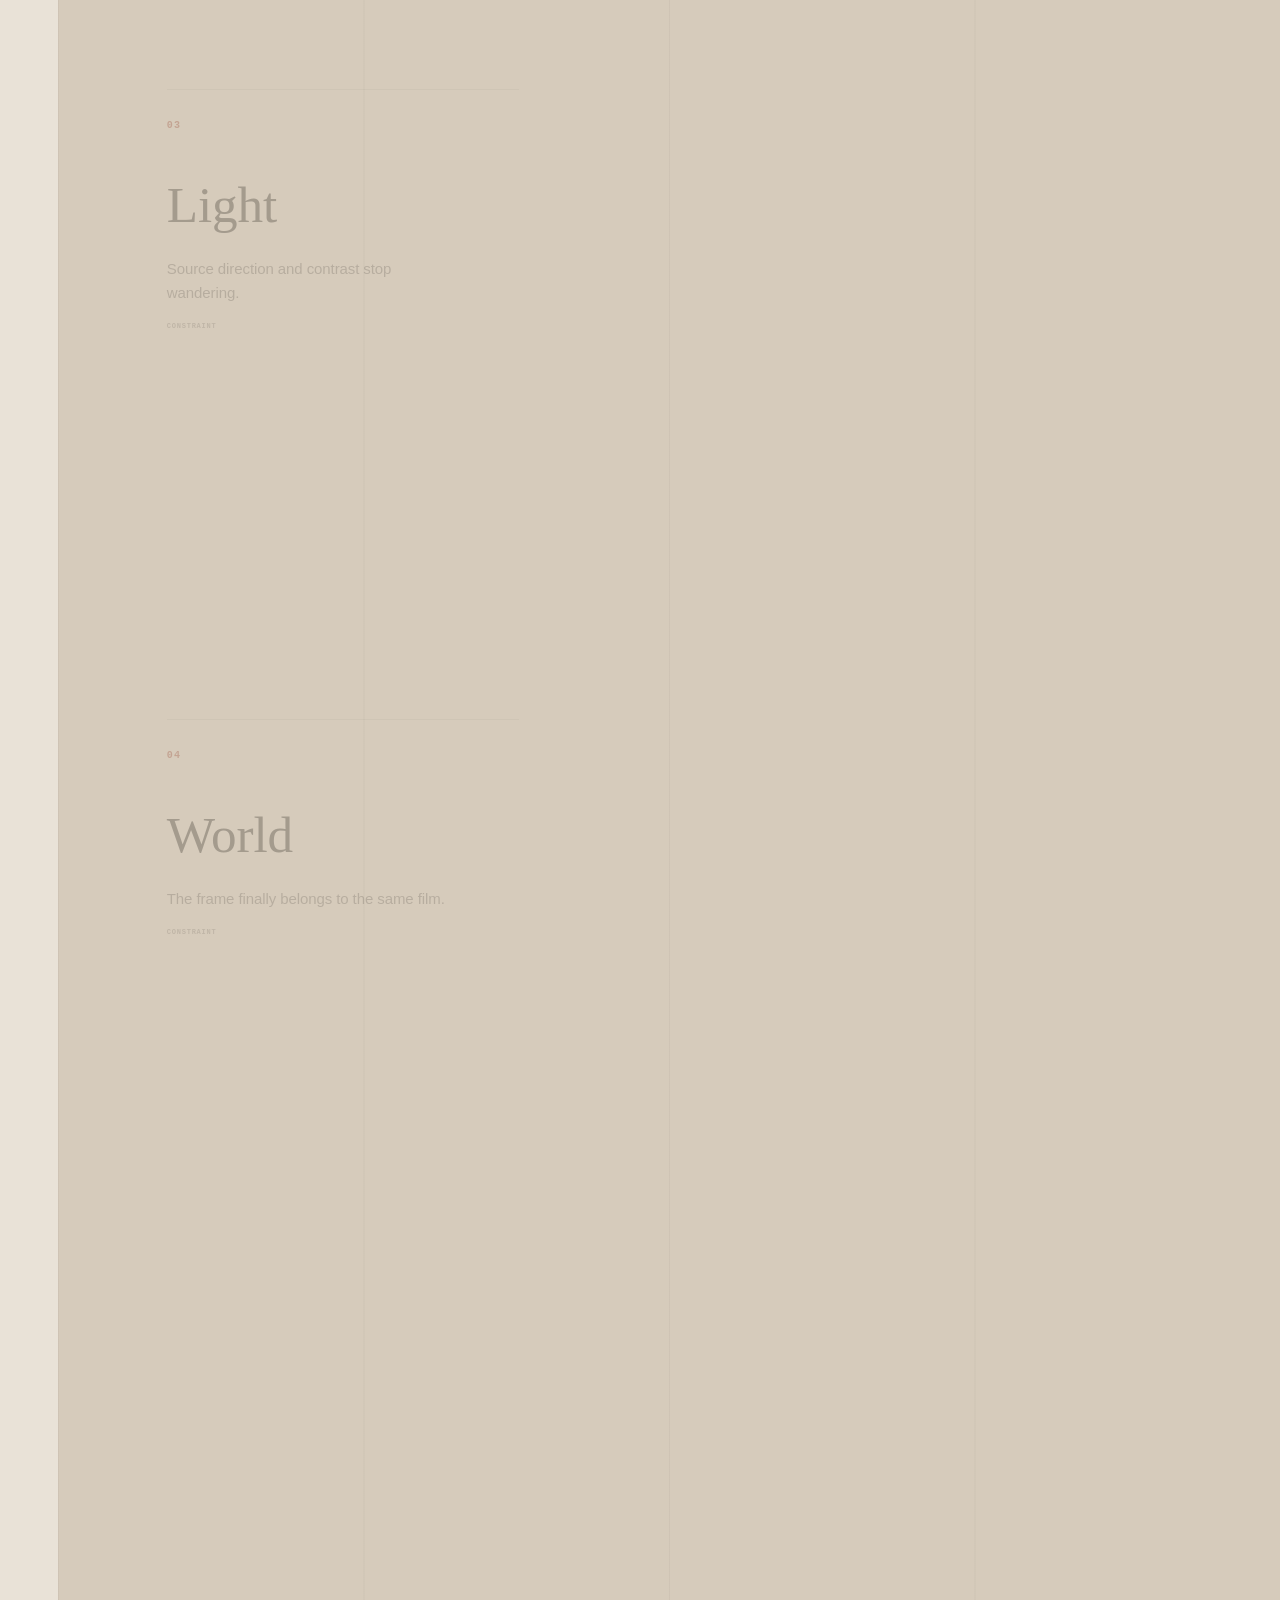
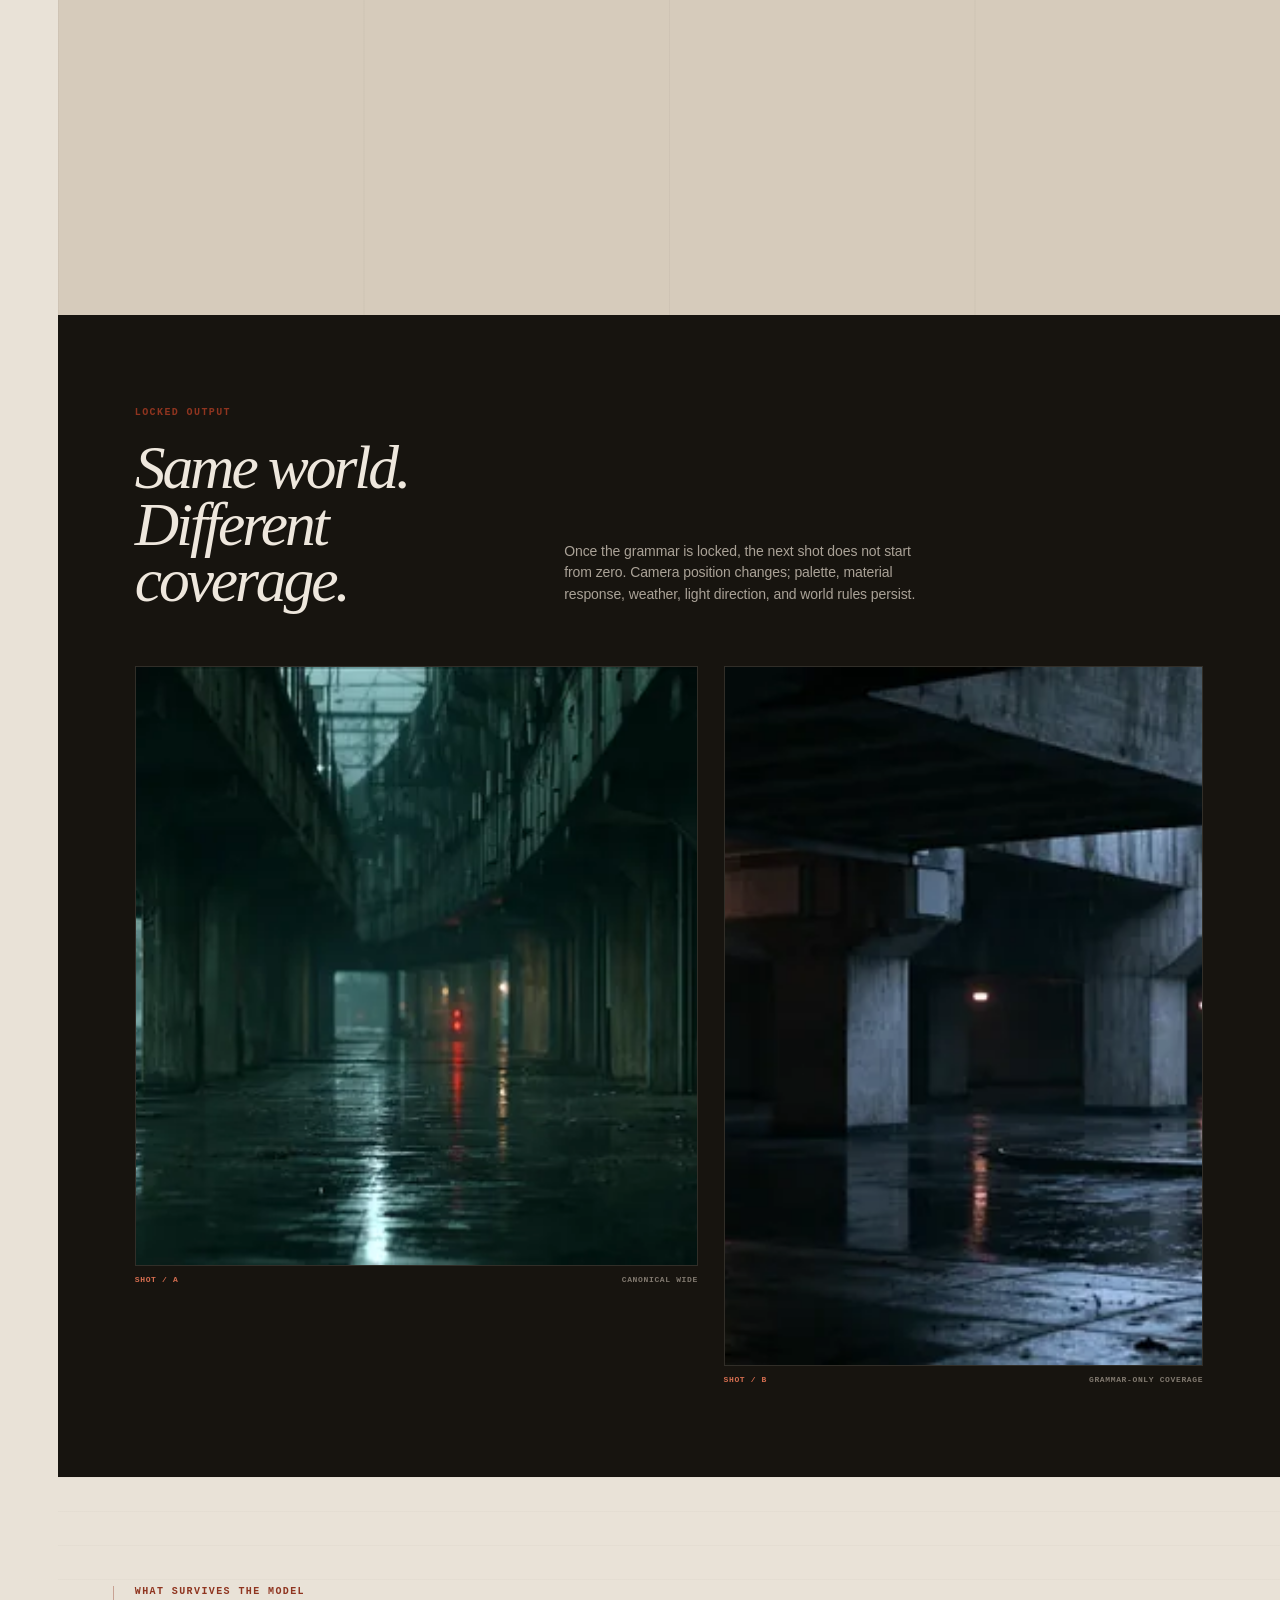
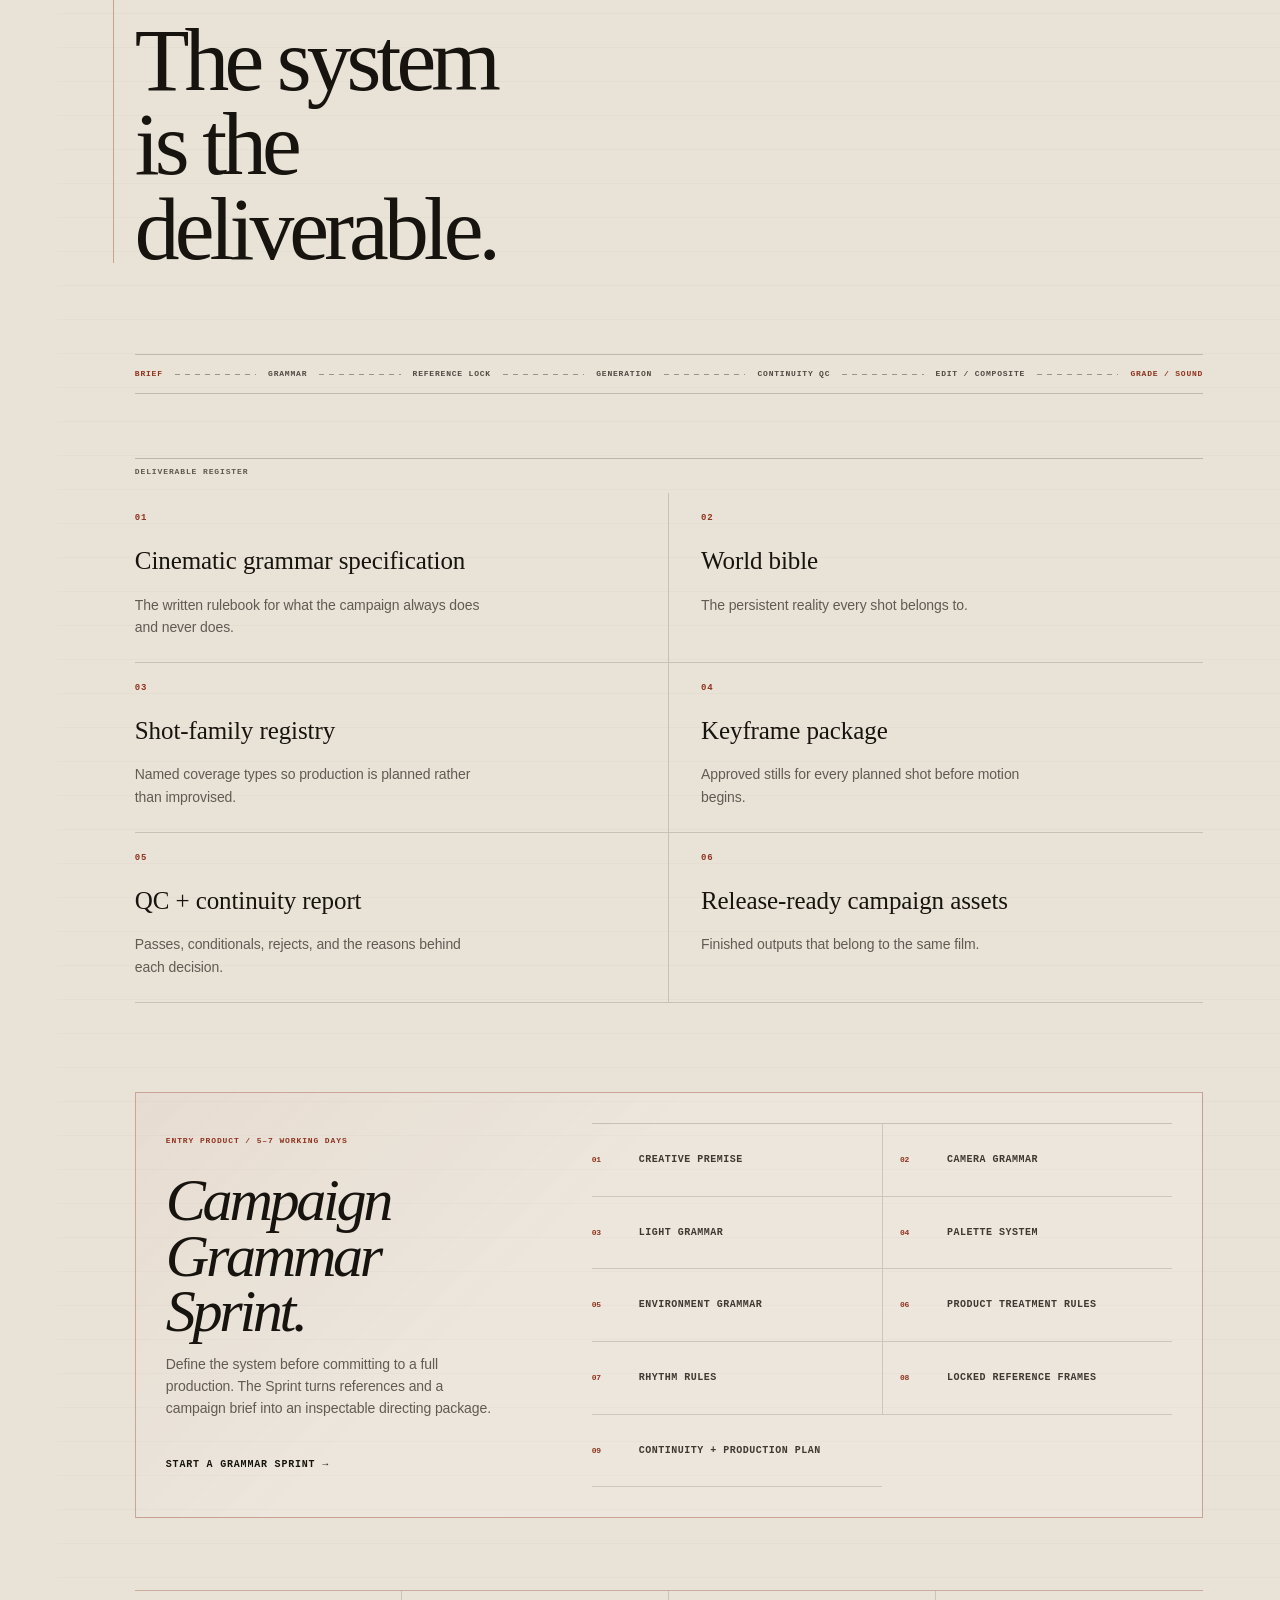
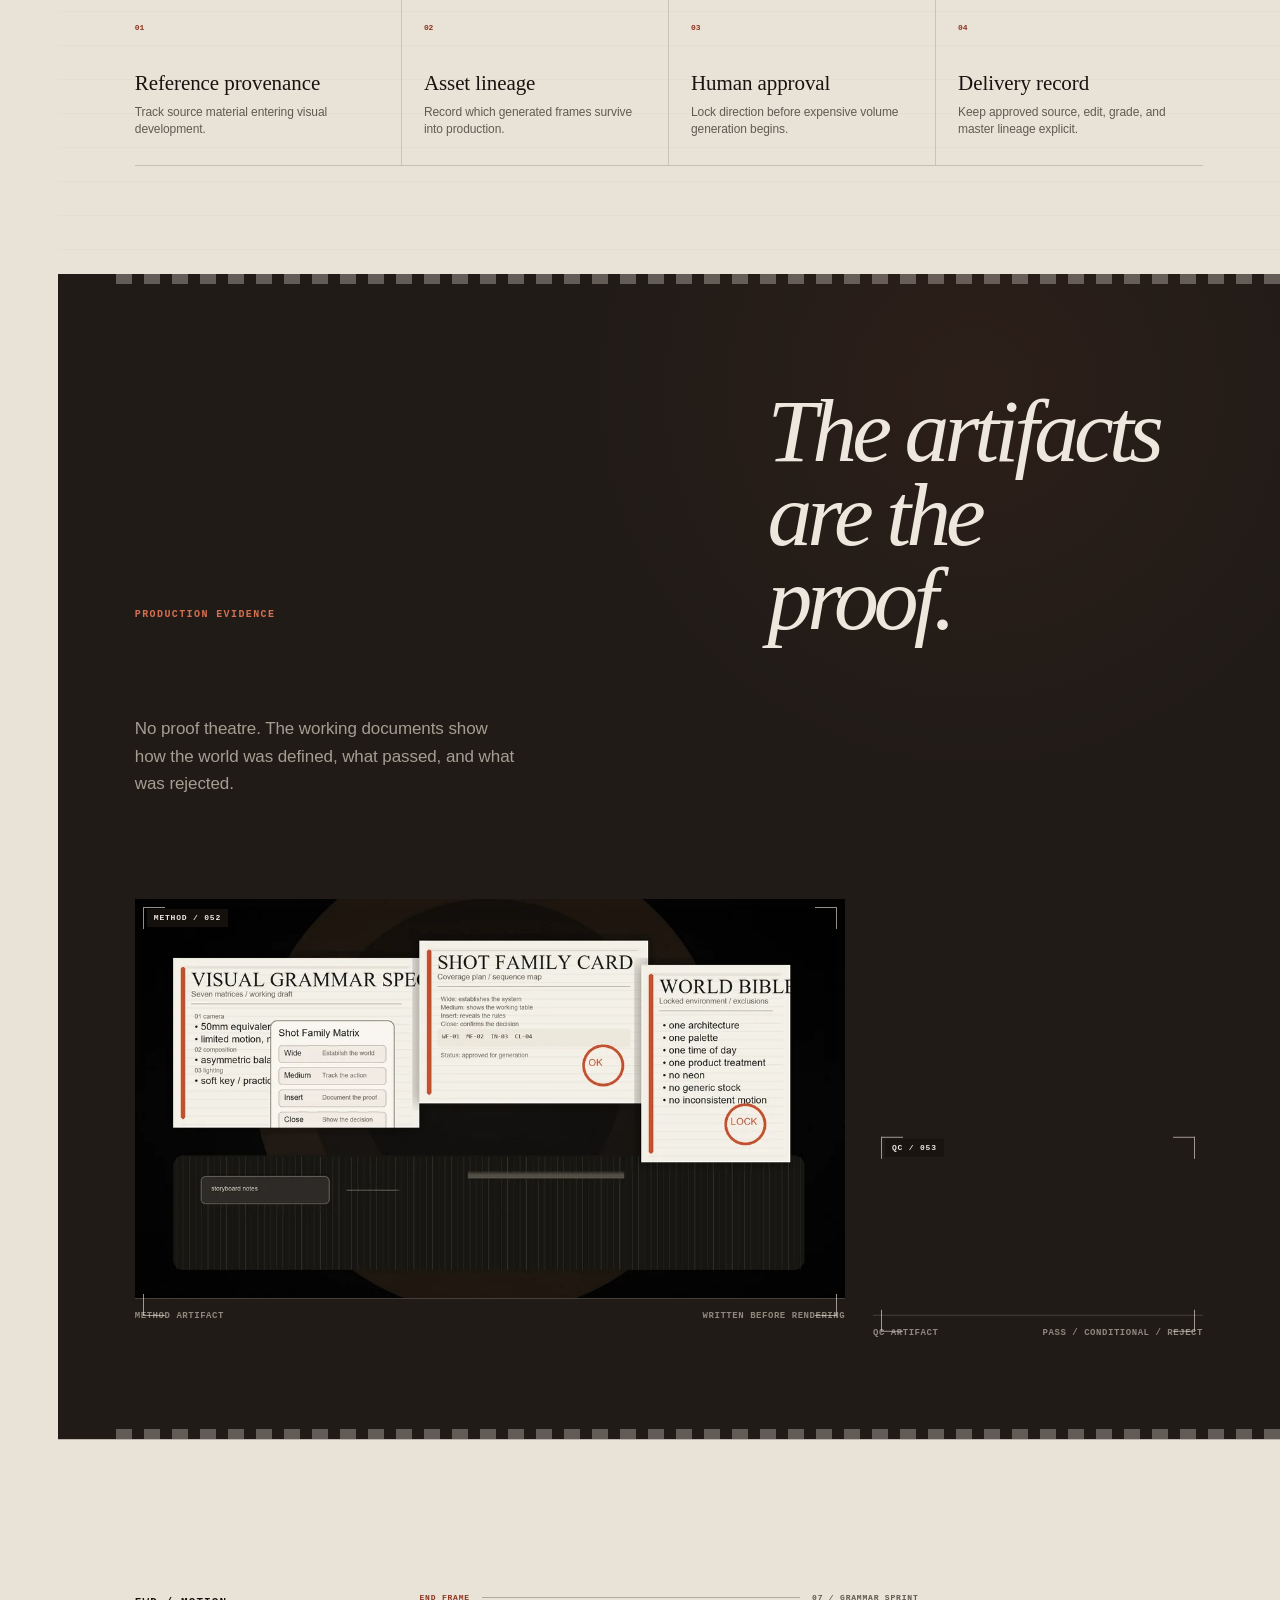
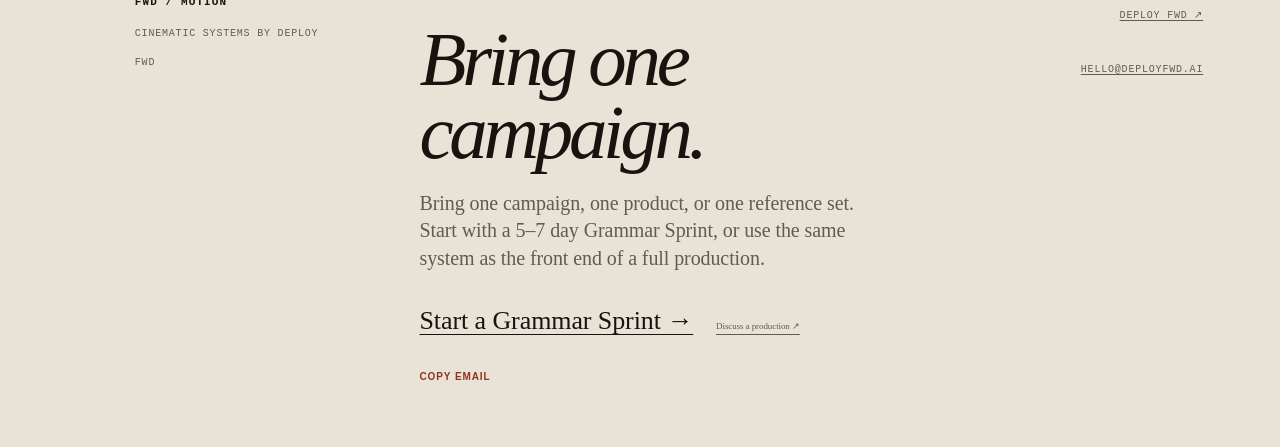
==== commit 4fa0b5a2: "preview: sync evidence productization phase" ====
--- a/deployfwd-preview/fwd-motion.html
+++ b/deployfwd-preview/fwd-motion.html
@@ -17,7 +17,7 @@
   <meta name="twitter:card" content="summary_large_image">
   <meta name="twitter:title" content="FWD Motion | cinematic grammar systems">
   <meta name="twitter:description" content="Build the grammar. Then generate the film.">
-  <meta name="twitter:image" content="https://deployfwd.ai/assets/fwd-motion/hero-method-1600.webp">
+  <meta name="twitter:image" content="https://deployfwd.ai/assets/fwd-motion/og-card.jpg">
   <link rel="canonical" href="https://deployfwd.ai/fwd-motion.html">
   <script type="application/ld+json">{"@context":"https://schema.org","@type":"Service","name":"FWD Motion","provider":{"@type":"Organization","name":"Deploy FWD","url":"https://deployfwd.ai/"},"url":"https://deployfwd.ai/fwd-motion.html","description":"Cinematic grammar systems for coherent multi-shot AI campaigns."}</script>
   <link rel="icon" href="data:image/svg+xml,%3Csvg xmlns='http://www.w3.org/2000/svg' viewBox='0 0 64 64'%3E%3Crect width='64' height='64' fill='%23e9e2d7'/%3E%3Cpath d='M14 14h8v36h-8zm14 0h22v8H28zm0 14h17v8H28z' fill='%2317140f'/%3E%3C/svg%3E">
@@ -35,8 +35,8 @@
     </div>
     <a class="fm-folio-parent" href="index.html">Deploy FWD ↗</a>
   </aside>
-  <a class="fm-mobile-review" data-mobile-cta href="mailto:hello@deployfwd.ai?subject=FWD%20Motion%20Project%20Review" aria-label="Request a FWD Motion project review">
-    <span>Project review</span><strong>→</strong>
+  <a class="fm-mobile-review" data-mobile-cta href="mailto:hello@deployfwd.ai?subject=FWD%20Motion%20Campaign%20Grammar%20Sprint" aria-label="Start a FWD Motion Campaign Grammar Sprint">
+    <span>Grammar Sprint</span><strong>→</strong>
   </a>
 
   <main id="main">
@@ -55,12 +55,98 @@
 
         <div class="fm-title-bottom">
           <p>The model renders. The grammar directs.</p>
-          <a href="#problem">Chapter 01 / The problem</a>
-        </div>
-      </div>
-    </section>
-
-    <section id="problem" class="fm-chapter fm-chapter-paper" data-fm-chapter="01|The problem" data-sc-act="flow">
+          <a href="#studies">Selected studies / proof first</a>
+        </div>
+      </div>
+    </section>
+
+    <section id="studies" class="fm-studies-section" data-fm-chapter="01|Selected studies" data-sc-act="flow">
+      <div class="fm-studies-head" data-sc-in>
+        <div>
+          <p class="fm-kicker">Selected studies</p>
+          <h2>Proof before process.</h2>
+        </div>
+        <p>Three self-initiated studies. Different briefs, different product worlds, one directing system. These are FWD Motion R&amp;D studies—not client campaigns.</p>
+      </div>
+
+      <div class="fm-study-grid">
+        <figure class="fm-study" id="study-night-transit" data-sc-in>
+          <div class="fm-study-media">
+            <span class="fm-study-tag">FWD MOTION STUDY</span>
+            <img
+              src="assets/fwd-motion/world-frame-960.webp"
+              srcset="assets/fwd-motion/world-frame-480.webp 480w, assets/fwd-motion/world-frame-720.webp 720w, assets/fwd-motion/world-frame-960.webp 960w"
+              sizes="(max-width: 700px) 100vw, (max-width: 980px) 92vw, 36vw"
+              width="960" height="600"
+              loading="lazy" decoding="async"
+              alt="Rain-darkened brutalist transit corridor with wet reflective ground, sodium practicals, and controlled blue-grey palette">
+          </div>
+          <figcaption>
+            <span>STUDY / 01 · NIGHT TRANSIT</span>
+            <h3>One world, written down.</h3>
+            <dl>
+              <div><dt>Brief</dt><dd>Atmospheric campaign world for a premium nocturnal launch.</dd></div>
+              <div><dt>Grammar</dt><dd>35mm · locked horizon · blue-grey / sodium · weathered concrete.</dd></div>
+              <div><dt>Output</dt><dd>World lock · second-shot coverage · drift study.</dd></div>
+            </dl>
+            <a class="fm-study-link" href="fwd-motion-studies.html#night-transit">Open study notes ↗</a>
+          </figcaption>
+        </figure>
+
+        <figure class="fm-study" id="study-precision-object" data-sc-in>
+          <div class="fm-study-media">
+            <span class="fm-study-tag">SPEC PRODUCTION</span>
+            <img
+              src="assets/fwd-motion/study-precision-product-1120.webp"
+              srcset="assets/fwd-motion/study-precision-product-480.webp 480w, assets/fwd-motion/study-precision-product-720.webp 720w, assets/fwd-motion/study-precision-product-1120.webp 1120w"
+              sizes="(max-width: 700px) 100vw, (max-width: 980px) 46vw, 30vw"
+              width="1120" height="700"
+              loading="lazy" decoding="async"
+              alt="Unbranded precision audio object on a black plinth with restrained warm edge light and graphite architectural background">
+          </div>
+          <figcaption>
+            <span>STUDY / 02 · PRECISION OBJECT</span>
+            <h3>Product identity without brand borrowing.</h3>
+            <dl>
+              <div><dt>Brief</dt><dd>Engineered audio product launch study.</dd></div>
+              <div><dt>Grammar</dt><dd>50mm · graphite · controlled warm reflection · negative space.</dd></div>
+              <div><dt>Output</dt><dd>Product treatment · locked hero frame · coverage rules.</dd></div>
+            </dl>
+            <a class="fm-study-link" href="fwd-motion-studies.html#precision-object">Open study notes ↗</a>
+          </figcaption>
+        </figure>
+
+        <figure class="fm-study" id="study-mineral-glass" data-sc-in>
+          <div class="fm-study-media">
+            <span class="fm-study-tag">SPEC PRODUCTION</span>
+            <img
+              src="assets/fwd-motion/study-beauty-material-1120.webp"
+              srcset="assets/fwd-motion/study-beauty-material-480.webp 480w, assets/fwd-motion/study-beauty-material-720.webp 720w, assets/fwd-motion/study-beauty-material-1120.webp 1120w"
+              sizes="(max-width: 700px) 100vw, (max-width: 980px) 46vw, 30vw"
+              width="1120" height="700"
+              loading="lazy" decoding="async"
+              alt="Unbranded faceted glass fragrance vessel and dark mineral stone under controlled raking light">
+          </div>
+          <figcaption>
+            <span>STUDY / 03 · MINERAL GLASS</span>
+            <h3>Material behavior as a directing rule.</h3>
+            <dl>
+              <div><dt>Brief</dt><dd>Beauty and material-response study.</dd></div>
+              <div><dt>Grammar</dt><dd>85mm · raking source · graphite / burgundy · micro-texture.</dd></div>
+              <div><dt>Output</dt><dd>Light grammar · material rules · hero-frame study.</dd></div>
+            </dl>
+            <a class="fm-study-link" href="fwd-motion-studies.html#mineral-glass">Open study notes ↗</a>
+          </figcaption>
+        </figure>
+      </div>
+
+      <div class="fm-studies-foot">
+        <span>SELF-INITIATED R&amp;D · NO CLIENT RELATIONSHIP IMPLIED</span>
+        <span>Next: why continuity breaks without a written grammar ↓</span>
+      </div>
+    </section>
+
+    <section id="problem" class="fm-chapter fm-chapter-paper" data-fm-chapter="02|The problem" data-sc-act="flow">
       <div class="fm-spread">
         <div class="fm-copy-column" data-sc-in data-sc-stagger="55">
           <p class="fm-kicker">The problem</p>
@@ -88,7 +174,7 @@
       </div>
     </section>
 
-    <section id="method" class="fm-chapter fm-chapter-ink" data-fm-chapter="02|Deconstruct" data-sc-act="flow">
+    <section id="method" class="fm-chapter fm-chapter-ink" data-fm-chapter="03|Deconstruct" data-sc-act="flow">
       <div class="fm-method-head" data-sc-in>
         <p class="fm-kicker">Deconstruct</p>
         <h2>References become rules, in writing.</h2>
@@ -116,13 +202,17 @@
       </div>
     </section>
 
-    <section id="lock" class="fm-chapter fm-lock-chapter" data-fm-chapter="03|Continuity Lock" data-fm-lock>
+    <section id="lock" class="fm-chapter fm-lock-chapter" data-fm-chapter="04|Continuity Lock" data-fm-lock>
       <div class="fm-lock-wrap">
         <div class="fm-lock-copy">
           <div class="fm-lock-intro">
+            <div class="fm-lock-brief">
+              <span>SPEC STUDY / NIGHT TRANSIT</span>
+              <strong>One campaign world. Four failure modes.</strong>
+            </div>
             <p class="fm-kicker">The peak</p>
             <h2>Continuity Lock.</h2>
-            <p>The campaign begins with drift. Scroll through the constraints and watch four interpretations resolve into one visual world.</p>
+            <p>The campaign begins with drift. Scroll through the constraints and watch camera, palette, light, and world resolve into one approved visual system.</p>
           </div>
 
           <div class="fm-lock-rules">
@@ -149,12 +239,58 @@
       </div>
     </section>
 
-    <section id="system" class="fm-chapter fm-chapter-paper fm-system-chapter" data-fm-chapter="04|The system" data-sc-act="flow">
+    <section class="fm-lock-output" data-sc-act="flow" aria-label="Locked Night Transit output">
+      <div class="fm-lock-output-head" data-sc-in>
+        <div>
+          <p class="fm-kicker">Locked output</p>
+          <h3>Same world. Different coverage.</h3>
+        </div>
+        <p>Once the grammar is locked, the next shot does not start from zero. Camera position changes; palette, material response, weather, light direction, and world rules persist.</p>
+      </div>
+
+      <div class="fm-lock-output-grid">
+        <figure data-sc-in>
+          <img
+            src="assets/fwd-motion/world-frame-960.webp"
+            srcset="assets/fwd-motion/world-frame-480.webp 480w, assets/fwd-motion/world-frame-720.webp 720w, assets/fwd-motion/world-frame-960.webp 960w"
+            sizes="(max-width: 700px) 92vw, (max-width: 980px) 92vw, 38vw"
+            width="960" height="600"
+            loading="lazy" decoding="async"
+            alt="Night Transit canonical wide frame in rain-darkened brutalist infrastructure">
+          <figcaption><span>SHOT / A</span><span>Canonical wide</span></figcaption>
+        </figure>
+
+        <figure data-sc-in>
+          <img
+            src="assets/fwd-motion/study-night-transit-coverage-1120.webp"
+            srcset="assets/fwd-motion/study-night-transit-coverage-480.webp 480w, assets/fwd-motion/study-night-transit-coverage-720.webp 720w, assets/fwd-motion/study-night-transit-coverage-1120.webp 1120w"
+            sizes="(max-width: 700px) 92vw, (max-width: 980px) 44vw, 29vw"
+            width="1120" height="700"
+            loading="lazy" decoding="async"
+            alt="Night Transit grammar-only coverage frame preserving wet concrete, cool ambient light, and sparse practicals">
+          <figcaption><span>SHOT / B</span><span>Grammar-only coverage</span></figcaption>
+        </figure>
+
+
+      </div>
+    </section>
+
+    <section id="system" class="fm-chapter fm-chapter-paper fm-system-chapter" data-fm-chapter="05|The system" data-sc-act="flow">
       <div class="fm-system-head" data-sc-in>
         <p class="fm-kicker">What survives the model</p>
         <h2>The system is the deliverable.</h2>
       </div>
 
+      <div class="fm-production-chain" aria-label="FWD Motion production chain" data-sc-in>
+        <span>Brief</span><i></i>
+        <span>Grammar</span><i></i>
+        <span>Reference lock</span><i></i>
+        <span>Generation</span><i></i>
+        <span>Continuity QC</span><i></i>
+        <span>Edit / composite</span><i></i>
+        <span>Grade / sound</span>
+      </div>
+
       <div class="fm-deliverables" data-register="DELIVERABLE REGISTER">
         <article data-sc-in>
           <strong>Cinematic grammar specification</strong>
@@ -181,9 +317,36 @@
           <p>Finished outputs that belong to the same film.</p>
         </article>
       </div>
-    </section>
-
-    <section id="proof" class="fm-chapter fm-proof-chapter" data-fm-chapter="05|Proof" data-sc-act="flow">
+
+      <div class="fm-sprint" data-sc-in>
+        <div class="fm-sprint-copy">
+          <span>ENTRY PRODUCT / 5–7 WORKING DAYS</span>
+          <h3>Campaign Grammar Sprint.</h3>
+          <p>Define the system before committing to a full production. The Sprint turns references and a campaign brief into an inspectable directing package.</p>
+          <a href="mailto:hello@deployfwd.ai?subject=FWD%20Motion%20Campaign%20Grammar%20Sprint">Start a Grammar Sprint →</a>
+        </div>
+        <ol>
+          <li><b>01</b><span>Creative premise</span></li>
+          <li><b>02</b><span>Camera grammar</span></li>
+          <li><b>03</b><span>Light grammar</span></li>
+          <li><b>04</b><span>Palette system</span></li>
+          <li><b>05</b><span>Environment grammar</span></li>
+          <li><b>06</b><span>Product treatment rules</span></li>
+          <li><b>07</b><span>Rhythm rules</span></li>
+          <li><b>08</b><span>Locked reference frames</span></li>
+          <li><b>09</b><span>Continuity + production plan</span></li>
+        </ol>
+      </div>
+
+      <div class="fm-governance" data-sc-in data-sc-stagger="40">
+        <article><span>01</span><strong>Reference provenance</strong><p>Track source material entering visual development.</p></article>
+        <article><span>02</span><strong>Asset lineage</strong><p>Record which generated frames survive into production.</p></article>
+        <article><span>03</span><strong>Human approval</strong><p>Lock direction before expensive volume generation begins.</p></article>
+        <article><span>04</span><strong>Delivery record</strong><p>Keep approved source, edit, grade, and master lineage explicit.</p></article>
+      </div>
+    </section>
+
+    <section id="proof" class="fm-chapter fm-proof-chapter" data-fm-chapter="06|Proof" data-sc-act="flow">
       <div class="fm-proof-title" data-sc-in>
         <p class="fm-kicker">Production evidence</p>
         <h2>The artifacts are the proof.</h2>
@@ -215,7 +378,7 @@
       </div>
     </section>
 
-    <section id="close" class="fm-colophon" data-fm-chapter="06|Project review" data-sc-act="flow">
+    <section id="close" class="fm-colophon" data-fm-chapter="07|Grammar Sprint" data-sc-act="flow">
       <div class="fm-colophon-inner" data-sc-in>
         <div>
           <p>FWD / MOTION</p>
@@ -223,10 +386,11 @@
         </div>
 
         <div class="fm-colophon-copy">
-          <div class="fm-end-slate" aria-hidden="true"><span>END FRAME</span><i></i><span>06 / PROJECT REVIEW</span></div>
+          <div class="fm-end-slate" aria-hidden="true"><span>END FRAME</span><i></i><span>07 / GRAMMAR SPRINT</span></div>
           <h2>Bring one campaign.</h2>
-          <p>Bring one product or one reference set. We’ll show you what the grammar needs to define, what the world bible must lock, and where continuity is most likely to break before production begins.</p>
-          <a href="mailto:hello@deployfwd.ai?subject=FWD%20Motion%20Project%20Review">Request a project review →</a>
+          <p>Bring one campaign, one product, or one reference set. Start with a 5–7 day Grammar Sprint, or use the same system as the front end of a full production.</p>
+          <a href="mailto:hello@deployfwd.ai?subject=FWD%20Motion%20Campaign%20Grammar%20Sprint">Start a Grammar Sprint →</a>
+          <a class="fm-secondary-link" href="mailto:hello@deployfwd.ai?subject=FWD%20Motion%20Production%20Discussion">Discuss a production ↗</a>
           <div class="fm-copy-fallback">
             <button type="button" data-copy-email="hello@deployfwd.ai">Copy email</button>
             <span data-copy-status aria-live="polite"></span>
--- a/deployfwd-preview/assets/fwd-motion.css
+++ b/deployfwd-preview/assets/fwd-motion.css
@@ -1463,3 +1463,1082 @@
 @media (prefers-reduced-motion: reduce) {
   .fm-frame-index { opacity: .65; }
 }
+
+
+/* ============================================================
+   Density pass — tighten narrative chapters, preserve title + Lock
+   ============================================================ */
+#problem,
+#method,
+#system {
+  padding-block: clamp(76px, 8.4vw, 130px);
+}
+
+#problem .fm-spread {
+  gap: clamp(42px, 6.4vw, 96px);
+}
+#problem .fm-margin-notes {
+  margin-top: clamp(60px, 7.2vw, 102px);
+}
+#problem .fm-margin-notes p {
+  min-height: 138px;
+}
+#problem .fm-margin-notes strong {
+  margin-bottom: 36px;
+}
+
+#method .fm-method-head {
+  margin-bottom: clamp(60px, 7vw, 104px);
+}
+#method .fm-method-spread {
+  gap: clamp(36px, 5vw, 72px);
+}
+#method .fm-method-list article {
+  padding-block: 19px 21px;
+}
+
+#system .fm-system-head {
+  margin-bottom: clamp(54px, 6.5vw, 90px);
+}
+#system .fm-deliverables article {
+  min-height: 156px;
+  padding-top: 21px;
+  padding-bottom: 23px;
+}
+#system .fm-deliverables p {
+  margin-top: 12px;
+}
+
+#proof {
+  padding-block: clamp(82px, 9vw, 138px);
+}
+#proof .fm-proof-title {
+  margin-bottom: clamp(62px, 7.4vw, 104px);
+}
+
+@media (max-width: 980px) {
+  #problem,
+  #method,
+  #system {
+    padding-block: 68px;
+  }
+
+  #problem .fm-margin-notes {
+    margin-top: 54px;
+  }
+  #problem .fm-margin-notes p,
+  #problem .fm-margin-notes p + p {
+    padding-block: 18px 22px;
+  }
+
+  #method .fm-method-head {
+    margin-bottom: 54px;
+  }
+
+  #system .fm-system-head {
+    margin-bottom: 50px;
+  }
+  #system .fm-deliverables article,
+  #system .fm-deliverables article:nth-child(even) {
+    min-height: 0;
+    padding-block: 20px 22px;
+  }
+}
+
+@media (max-width: 700px) {
+  #problem,
+  #method,
+  #system {
+    padding-block: 60px;
+  }
+
+  #problem .fm-spread {
+    gap: 34px;
+  }
+  #problem .fm-copy-column h2 {
+    margin-bottom: 20px;
+  }
+  #problem .fm-lede {
+    margin-bottom: 17px;
+  }
+  #problem .fm-margin-notes {
+    margin-top: 42px;
+  }
+  #problem .fm-margin-notes p,
+  #problem .fm-margin-notes p + p {
+    padding-block: 16px 18px;
+  }
+  #problem .fm-margin-notes strong {
+    margin-bottom: 12px;
+  }
+
+  #method .fm-method-head {
+    margin-bottom: 42px;
+  }
+  #method .fm-method-spread {
+    gap: 30px;
+  }
+  #method .fm-method-list article:nth-child(odd),
+  #method .fm-method-list article:nth-child(even) {
+    padding-block: 16px;
+  }
+
+  #system .fm-system-head {
+    margin-bottom: 38px;
+  }
+  #system .fm-deliverables article,
+  #system .fm-deliverables article:nth-child(even) {
+    padding-block: 17px 19px;
+  }
+  #system .fm-deliverables article::before {
+    margin-bottom: 12px;
+  }
+
+  #proof {
+    padding-block: 68px;
+  }
+  #proof .fm-proof-title {
+    margin-bottom: 52px;
+  }
+}
+
+
+/* ============================================================
+   Productization — production chain, Grammar Sprint, governance
+   ============================================================ */
+.fm-lock-brief {
+  display: grid;
+  grid-template-columns: auto 1fr;
+  gap: 12px 18px;
+  align-items: center;
+  margin-bottom: 34px;
+  padding: 12px 0;
+  border-top: 1px solid rgba(23,20,15,.18);
+  border-bottom: 1px solid rgba(23,20,15,.18);
+}
+
+.fm-lock-brief span {
+  color: #8f341f;
+  font: 700 8px/1 var(--fm-mono);
+  letter-spacing: .11em;
+}
+
+.fm-lock-brief strong {
+  color: #514a43;
+  font: 700 10px/1.2 var(--fm-mono);
+  letter-spacing: .07em;
+  text-transform: uppercase;
+}
+
+.fm-production-chain {
+  display: flex;
+  align-items: center;
+  gap: 12px;
+  width: min(1320px, 100%);
+  margin: 0 auto clamp(46px, 5vw, 72px);
+  padding: 15px 0;
+  border-top: 1px solid rgba(23,20,15,.2);
+  border-bottom: 1px solid rgba(23,20,15,.2);
+  overflow-x: auto;
+  scrollbar-width: none;
+}
+
+.fm-production-chain::-webkit-scrollbar { display: none; }
+
+.fm-production-chain span {
+  flex: 0 0 auto;
+  color: #514a43;
+  font: 700 8px/1 var(--fm-mono);
+  letter-spacing: .1em;
+  text-transform: uppercase;
+}
+
+.fm-production-chain span:first-child,
+.fm-production-chain span:last-child {
+  color: var(--fm-red);
+}
+
+.fm-production-chain i {
+  flex: 1 0 18px;
+  min-width: 18px;
+  height: 1px;
+  background: repeating-linear-gradient(
+    90deg,
+    rgba(23,20,15,.38) 0 5px,
+    transparent 5px 10px
+  );
+}
+
+.fm-sprint {
+  display: grid;
+  grid-template-columns: .76fr 1.24fr;
+  gap: 48px 70px;
+  width: min(1320px, 100%);
+  margin: clamp(64px, 7vw, 104px) auto 0;
+  padding: 30px;
+  border: 1px solid rgba(143,52,31,.36);
+  background:
+    linear-gradient(135deg, rgba(143,52,31,.055), transparent 38%),
+    rgba(255,255,255,.12);
+}
+
+.fm-sprint-copy > span {
+  color: var(--fm-red);
+  font: 700 8px/1 var(--fm-mono);
+  letter-spacing: .11em;
+  text-transform: uppercase;
+}
+
+.fm-sprint-copy h3 {
+  max-width: 8.8ch;
+  margin: 20px 0 16px;
+  color: #17140f;
+  font: italic 400 clamp(38px, 4.7vw, 66px)/.92 var(--fm-serif);
+  letter-spacing: -.055em;
+}
+
+.fm-sprint-copy p {
+  max-width: 43ch;
+  margin: 0;
+  color: #625b53;
+  font-size: 14px;
+  line-height: 1.55;
+}
+
+.fm-sprint-copy a {
+  display: inline-flex;
+  align-items: center;
+  min-height: 44px;
+  margin-top: 24px;
+  color: #17140f;
+  font: 700 10px/1 var(--fm-mono);
+  letter-spacing: .08em;
+  text-decoration: none;
+  text-transform: uppercase;
+}
+
+.fm-sprint ol {
+  display: grid;
+  grid-template-columns: 1fr 1fr;
+  margin: 0;
+  padding: 0;
+  list-style: none;
+  border-top: 1px solid rgba(23,20,15,.18);
+}
+
+.fm-sprint li {
+  display: grid;
+  grid-template-columns: 38px 1fr;
+  gap: 9px;
+  align-items: center;
+  min-height: 52px;
+  padding-right: 12px;
+  border-bottom: 1px solid rgba(23,20,15,.15);
+}
+
+.fm-sprint li:nth-child(even) {
+  padding-left: 17px;
+  border-left: 1px solid rgba(23,20,15,.15);
+}
+
+.fm-sprint li b {
+  color: var(--fm-red);
+  font: 700 8px/1 var(--fm-mono);
+}
+
+.fm-sprint li span {
+  color: #3f3933;
+  font: 700 10px/1.2 var(--fm-mono);
+  letter-spacing: .05em;
+  text-transform: uppercase;
+}
+
+.fm-governance {
+  display: grid;
+  grid-template-columns: repeat(4, 1fr);
+  width: min(1320px, 100%);
+  margin: clamp(46px, 5.6vw, 78px) auto 0;
+  border-top: 1px solid rgba(143,52,31,.3);
+  border-bottom: 1px solid rgba(23,20,15,.17);
+}
+
+.fm-governance article {
+  min-height: 174px;
+  padding: 19px 22px 22px 0;
+  border-right: 1px solid rgba(23,20,15,.15);
+}
+
+.fm-governance article + article {
+  padding-left: 22px;
+}
+
+.fm-governance article:last-child {
+  border-right: 0;
+}
+
+.fm-governance span {
+  color: var(--fm-red);
+  font: 700 8px/1 var(--fm-mono);
+}
+
+.fm-governance strong {
+  display: block;
+  margin-top: 34px;
+  color: #17140f;
+  font: 400 21px/1.04 var(--fm-serif);
+}
+
+.fm-governance p {
+  margin: 9px 0 0;
+  color: #625b53;
+  font-size: 12px;
+  line-height: 1.45;
+}
+
+.fm-secondary-link {
+  margin-left: 18px;
+  color: #625b53 !important;
+  font-size: 9px !important;
+}
+
+@media (max-width: 980px) {
+  .fm-sprint {
+    grid-template-columns: 1fr;
+  }
+
+  .fm-governance {
+    grid-template-columns: 1fr 1fr;
+  }
+
+  .fm-governance article:nth-child(2) {
+    border-right: 0;
+  }
+
+  .fm-governance article:nth-child(n+3) {
+    border-top: 1px solid rgba(23,20,15,.15);
+  }
+}
+
+@media (max-width: 700px) {
+  .fm-lock-brief {
+    grid-template-columns: 1fr;
+    gap: 8px;
+    margin-bottom: 24px;
+  }
+
+  .fm-production-chain {
+    gap: 9px;
+    margin-bottom: 36px;
+    padding-bottom: 14px;
+  }
+
+  .fm-production-chain i {
+    flex-basis: 14px;
+    min-width: 14px;
+  }
+
+  .fm-sprint {
+    gap: 30px;
+    margin-top: 54px;
+    padding: 22px 16px;
+  }
+
+  .fm-sprint ol {
+    grid-template-columns: 1fr;
+  }
+
+  .fm-sprint li:nth-child(even) {
+    padding-left: 0;
+    border-left: 0;
+  }
+
+  .fm-governance {
+    grid-template-columns: 1fr;
+    margin-top: 42px;
+  }
+
+  .fm-governance article,
+  .fm-governance article + article {
+    min-height: 0;
+    padding: 16px 0 18px;
+    border-right: 0;
+    border-top: 1px solid rgba(23,20,15,.15);
+  }
+
+  .fm-governance article:first-child {
+    border-top: 0;
+  }
+
+  .fm-governance strong {
+    margin-top: 18px;
+  }
+
+  .fm-secondary-link {
+    display: block;
+    margin: 8px 0 0;
+  }
+}
+
+
+/* ============================================================
+   Proof-before-process strip — spec studies
+   ============================================================ */
+.fm-studies-section {
+  margin-left: 58px;
+  padding: clamp(72px, 8vw, 118px) clamp(28px, 6vw, 90px);
+  border-top: 1px solid rgba(23,20,15,.22);
+  border-bottom: 1px solid rgba(23,20,15,.18);
+  background: #d8cec1;
+  color: #17140f;
+}
+
+.fm-studies-head {
+  display: grid;
+  grid-template-columns: .8fr 1.2fr;
+  gap: 44px 72px;
+  align-items: end;
+  width: min(1320px, 100%);
+  margin: 0 auto clamp(42px, 5vw, 68px);
+}
+
+.fm-studies-head h2 {
+  max-width: 8.5ch;
+  margin: 12px 0 0;
+  font: italic 400 clamp(44px, 5.4vw, 80px)/.92 var(--fm-serif);
+}
+
+.fm-studies-head > p:last-child {
+  max-width: 46ch;
+  margin: 0 0 3px;
+  color: #625b53;
+  font-size: 15px;
+  line-height: 1.55;
+}
+
+.fm-study-grid {
+  display: grid;
+  grid-template-columns: 1.08fr .96fr .96fr;
+  gap: clamp(18px, 2.4vw, 34px);
+  width: min(1400px, 100%);
+  margin: 0 auto;
+}
+
+.fm-study {
+  min-width: 0;
+  margin: 0;
+}
+
+.fm-study-media {
+  position: relative;
+  overflow: hidden;
+  background: #17140f;
+  aspect-ratio: 16 / 10;
+}
+
+.fm-study-media img {
+  display: block;
+  width: 100%;
+  height: 100%;
+  object-fit: cover;
+  filter: saturate(.92) contrast(1.03);
+  transition: transform 420ms ease;
+}
+
+.fm-study:hover .fm-study-media img {
+  transform: scale(1.015);
+}
+
+.fm-study-media::after {
+  content: "";
+  position: absolute;
+  inset: 8px;
+  z-index: 2;
+  pointer-events: none;
+  background:
+    linear-gradient(#eee7dd,#eee7dd) left top / 18px 1px no-repeat,
+    linear-gradient(#eee7dd,#eee7dd) left top / 1px 18px no-repeat,
+    linear-gradient(#eee7dd,#eee7dd) right top / 18px 1px no-repeat,
+    linear-gradient(#eee7dd,#eee7dd) right top / 1px 18px no-repeat,
+    linear-gradient(#eee7dd,#eee7dd) left bottom / 18px 1px no-repeat,
+    linear-gradient(#eee7dd,#eee7dd) left bottom / 1px 18px no-repeat,
+    linear-gradient(#eee7dd,#eee7dd) right bottom / 18px 1px no-repeat,
+    linear-gradient(#eee7dd,#eee7dd) right bottom / 1px 18px no-repeat;
+  opacity: .58;
+}
+
+.fm-study-tag {
+  position: absolute;
+  left: 12px;
+  top: 12px;
+  z-index: 4;
+  padding: 5px 7px;
+  background: rgba(23,20,15,.88);
+  color: #eee7dd;
+  font: 700 8px/1 var(--fm-mono);
+  letter-spacing: .1em;
+  text-transform: uppercase;
+}
+
+.fm-study figcaption {
+  padding-top: 15px;
+}
+
+.fm-study figcaption > span {
+  color: var(--fm-red);
+  font: 700 8px/1 var(--fm-mono);
+  letter-spacing: .1em;
+  text-transform: uppercase;
+}
+
+.fm-study h3 {
+  margin: 10px 0 9px;
+  font: 400 clamp(25px, 2.6vw, 36px)/.98 var(--fm-serif);
+  letter-spacing: -.045em;
+}
+
+.fm-study dl {
+  display: grid;
+  gap: 7px;
+  margin: 0;
+}
+
+.fm-study dl div {
+  display: grid;
+  grid-template-columns: 70px 1fr;
+  gap: 10px;
+  align-items: baseline;
+}
+
+.fm-study dt {
+  color: #81786e;
+  font: 700 8px/1 var(--fm-mono);
+  letter-spacing: .08em;
+  text-transform: uppercase;
+}
+
+.fm-study dd {
+  margin: 0;
+  color: #514a43;
+  font-size: 11px;
+  line-height: 1.4;
+}
+
+.fm-studies-foot {
+  display: flex;
+  justify-content: space-between;
+  gap: 28px;
+  width: min(1320px, 100%);
+  margin: clamp(34px, 4vw, 52px) auto 0;
+  padding-top: 15px;
+  border-top: 1px solid rgba(23,20,15,.2);
+  color: #625b53;
+  font: 700 8px/1.4 var(--fm-mono);
+  letter-spacing: .08em;
+  text-transform: uppercase;
+}
+
+@media (max-width: 980px) {
+  .fm-studies-section {
+    margin-left: 0;
+    padding-top: calc(72px + env(safe-area-inset-top));
+  }
+
+  .fm-studies-head {
+    grid-template-columns: 1fr;
+    gap: 18px;
+  }
+
+  .fm-study-grid {
+    grid-template-columns: 1fr 1fr;
+  }
+
+  .fm-study:first-child {
+    grid-column: 1 / -1;
+  }
+}
+
+@media (max-width: 700px) {
+  .fm-studies-section {
+    padding: calc(64px + env(safe-area-inset-top)) 18px 62px;
+  }
+
+  .fm-studies-head {
+    margin-bottom: 34px;
+  }
+
+  .fm-study-grid {
+    grid-template-columns: 1fr;
+    gap: 32px;
+  }
+
+  .fm-study:first-child {
+    grid-column: auto;
+  }
+
+  .fm-study-media {
+    aspect-ratio: 16 / 10;
+  }
+
+  .fm-study figcaption {
+    padding-top: 12px;
+  }
+
+  .fm-studies-foot {
+    flex-direction: column;
+    gap: 8px;
+    margin-top: 34px;
+  }
+}
+
+@media (prefers-reduced-motion: reduce) {
+  .fm-study-media img {
+    transition: none;
+  }
+}
+
+
+.fm-lock-output {
+  margin-left: 58px;
+  padding: clamp(64px, 7vw, 104px) clamp(28px, 6vw, 90px);
+  border-bottom: 1px solid rgba(23,20,15,.18);
+  background: #17140f;
+  color: #eee7dd;
+}
+
+.fm-lock-output-head {
+  display: grid;
+  grid-template-columns: .72fr 1.28fr;
+  gap: 40px 70px;
+  align-items: end;
+  width: min(1320px, 100%);
+  margin: 0 auto clamp(38px, 4.5vw, 62px);
+}
+
+.fm-lock-output-head h3 {
+  max-width: 10ch;
+  margin: 12px 0 0;
+  font: italic 400 clamp(38px, 4.8vw, 68px)/.92 var(--fm-serif);
+  letter-spacing: -.05em;
+}
+
+.fm-lock-output-head > p:last-child {
+  max-width: 48ch;
+  margin: 0 0 3px;
+  color: #aaa297;
+  font-size: 14px;
+  line-height: 1.55;
+}
+
+.fm-lock-output-grid {
+  display: grid;
+  grid-template-columns: 1.08fr .92fr;
+  gap: clamp(14px, 2vw, 26px);
+  width: min(1400px, 100%);
+  margin: 0 auto;
+}
+
+.fm-lock-output figure {
+  margin: 0;
+}
+
+.fm-lock-output figure img {
+  display: block;
+  width: 100%;
+  aspect-ratio: 16 / 10;
+  object-fit: cover;
+  border: 1px solid rgba(238,231,221,.12);
+}
+
+.fm-lock-output figcaption {
+  display: flex;
+  justify-content: space-between;
+  gap: 12px;
+  padding-top: 9px;
+  color: #81796f;
+  font: 700 8px/1.35 var(--fm-mono);
+  letter-spacing: .08em;
+  text-transform: uppercase;
+}
+
+.fm-lock-output figcaption span:first-child {
+  color: #d66e50;
+}
+
+@media (max-width: 980px) {
+  .fm-lock-output {
+    margin-left: 0;
+  }
+
+  .fm-lock-output-head {
+    grid-template-columns: 1fr;
+    gap: 18px;
+  }
+
+  .fm-lock-output-grid {
+    grid-template-columns: 1fr 1fr;
+  }
+
+}
+
+@media (max-width: 700px) {
+  .fm-lock-output {
+    padding: 58px 18px;
+  }
+
+  .fm-lock-output-grid {
+    grid-template-columns: 1fr;
+    gap: 26px;
+  }
+
+  .fm-lock-output figure:first-child {
+    grid-column: auto;
+  }
+}
+
+
+/* ============================================================
+   FWD Motion studies register
+   ============================================================ */
+.fm-study-page {
+  background: #e9e2d7;
+}
+
+.fm-study-register {
+  margin-left: 58px;
+}
+
+.fm-study-register-head {
+  min-height: 82svh;
+  display: grid;
+  align-content: end;
+  gap: 18px;
+  padding: clamp(72px, 9vw, 130px) clamp(28px, 6vw, 90px);
+  border-bottom: 1px solid rgba(23,20,15,.2);
+}
+
+.fm-study-register-head h1 {
+  max-width: 9.4ch;
+  margin: 0;
+  font-size: clamp(64px, 9vw, 140px);
+  line-height: .86;
+}
+
+.fm-study-register-head > p:not(.fm-kicker) {
+  max-width: 58ch;
+  margin: 16px 0 0;
+  color: #625b53;
+  font-size: 17px;
+  line-height: 1.55;
+}
+
+.fm-study-register-head > a {
+  display: inline-flex;
+  width: fit-content;
+  min-height: 44px;
+  align-items: center;
+  margin-top: 20px;
+  color: #17140f;
+  font: 700 9px/1 var(--fm-mono);
+  letter-spacing: .09em;
+  text-decoration: none;
+  text-transform: uppercase;
+}
+
+.fm-case-study {
+  padding: clamp(82px, 9vw, 138px) clamp(28px, 6vw, 90px);
+  border-bottom: 1px solid rgba(23,20,15,.18);
+}
+
+.fm-case-study--ink {
+  background: #17140f;
+  color: #eee7dd;
+}
+
+.fm-case-heading,
+.fm-case-hero,
+.fm-case-register,
+.fm-case-drift,
+.fm-case-note {
+  width: min(1320px, 100%);
+  margin-left: auto;
+  margin-right: auto;
+}
+
+.fm-case-heading {
+  display: grid;
+  grid-template-columns: .32fr .68fr;
+  gap: 28px 72px;
+  align-items: end;
+  margin-bottom: clamp(46px, 5.6vw, 78px);
+}
+
+.fm-case-heading > span {
+  color: var(--fm-red);
+  font: 700 9px/1 var(--fm-mono);
+  letter-spacing: .12em;
+}
+
+.fm-case-heading h2 {
+  margin: 0;
+  font-size: clamp(54px, 7vw, 102px);
+  line-height: .9;
+}
+
+.fm-case-heading p {
+  grid-column: 2;
+  max-width: 50ch;
+  margin: 0;
+  color: #625b53;
+  font-size: 15px;
+  line-height: 1.55;
+}
+
+.fm-case-study--ink .fm-case-heading p,
+.fm-case-study--ink .fm-case-register p,
+.fm-case-study--ink .fm-case-note {
+  color: #aaa297;
+}
+
+.fm-case-hero {
+  overflow: hidden;
+}
+
+.fm-case-hero img {
+  display: block;
+  width: 100%;
+  height: auto;
+}
+
+.fm-case-register {
+  display: grid;
+  grid-template-columns: repeat(4, 1fr);
+  margin-top: 28px;
+  border-top: 1px solid rgba(23,20,15,.18);
+  border-bottom: 1px solid rgba(23,20,15,.18);
+}
+
+.fm-case-study--ink .fm-case-register {
+  border-color: rgba(238,231,221,.16);
+}
+
+.fm-case-register article {
+  min-height: 170px;
+  padding: 20px 22px 22px 0;
+  border-right: 1px solid rgba(23,20,15,.14);
+}
+
+.fm-case-study--ink .fm-case-register article {
+  border-color: rgba(238,231,221,.14);
+}
+
+.fm-case-register article + article {
+  padding-left: 22px;
+}
+
+.fm-case-register article:last-child {
+  border-right: 0;
+}
+
+.fm-case-register span {
+  color: var(--fm-red);
+  font: 700 8px/1 var(--fm-mono);
+  letter-spacing: .1em;
+  text-transform: uppercase;
+}
+
+.fm-case-register p {
+  margin: 38px 0 0;
+  color: #625b53;
+  font-size: 13px;
+  line-height: 1.5;
+}
+
+.fm-case-drift {
+  display: grid;
+  grid-template-columns: repeat(4, 1fr);
+  gap: 10px;
+  margin-top: clamp(36px, 4vw, 54px);
+}
+
+.fm-case-drift div {
+  position: relative;
+  overflow: hidden;
+  background: #17140f;
+}
+
+.fm-case-drift img {
+  display: block;
+  width: 100%;
+  height: auto;
+}
+
+.fm-case-drift span {
+  position: absolute;
+  left: 8px;
+  bottom: 8px;
+  padding: 5px 7px;
+  background: rgba(23,20,15,.82);
+  color: #eee7dd;
+  font: 700 7px/1 var(--fm-mono);
+  letter-spacing: .08em;
+  text-transform: uppercase;
+}
+
+.fm-case-note {
+  margin-top: 28px;
+  color: #625b53;
+  font-size: 14px;
+  line-height: 1.55;
+}
+
+.fm-case-note strong {
+  color: inherit;
+  font-family: var(--fm-serif);
+  font-size: 18px;
+  font-weight: 400;
+}
+
+.fm-study-register-cta {
+  margin: 0;
+  padding: clamp(88px, 10vw, 150px) clamp(28px, 6vw, 90px);
+  background: #d8cec1;
+}
+
+.fm-study-register-cta h2 {
+  max-width: 10ch;
+  margin: 16px 0 30px;
+  font-size: clamp(52px, 7vw, 98px);
+  line-height: .92;
+}
+
+.fm-study-register-cta a {
+  display: inline-flex;
+  align-items: center;
+  min-height: 44px;
+  color: #17140f;
+  font: 700 10px/1 var(--fm-mono);
+  letter-spacing: .08em;
+  text-decoration: none;
+  text-transform: uppercase;
+}
+
+@media (max-width: 980px) {
+  .fm-study-register {
+    margin-left: 0;
+    padding-top: calc(50px + env(safe-area-inset-top));
+  }
+
+  .fm-case-heading {
+    grid-template-columns: 1fr;
+    gap: 14px;
+  }
+
+  .fm-case-heading p {
+    grid-column: 1;
+  }
+
+  .fm-case-register,
+  .fm-case-drift {
+    grid-template-columns: 1fr 1fr;
+  }
+
+  .fm-case-register article:nth-child(2) {
+    border-right: 0;
+  }
+
+  .fm-case-register article:nth-child(n+3) {
+    border-top: 1px solid rgba(23,20,15,.14);
+  }
+}
+
+@media (max-width: 700px) {
+  .fm-study-register-head {
+    min-height: 72svh;
+    padding: 72px 18px 58px;
+  }
+
+  .fm-study-register-head h1 {
+    font-size: clamp(52px, 15vw, 72px);
+  }
+
+  .fm-case-study {
+    padding: 64px 18px;
+  }
+
+  .fm-case-register,
+  .fm-case-drift {
+    grid-template-columns: 1fr;
+  }
+
+  .fm-case-register article,
+  .fm-case-register article + article {
+    min-height: 0;
+    padding: 18px 0 20px;
+    border-right: 0;
+    border-top: 1px solid rgba(23,20,15,.14);
+  }
+
+  .fm-case-register article:first-child {
+    border-top: 0;
+  }
+
+  .fm-case-register p {
+    margin-top: 18px;
+  }
+
+  .fm-study-register-cta {
+    padding: 72px 18px;
+  }
+}
+
+
+.fm-study-link {
+  display: inline-flex;
+  align-items: center;
+  min-height: 44px;
+  margin-top: 14px;
+  color: #17140f;
+  font: 700 8px/1 var(--fm-mono);
+  letter-spacing: .09em;
+  text-decoration: none;
+  text-transform: uppercase;
+}
+
+.fm-study-link:hover {
+  color: var(--fm-red);
+}
+
+
+.fm-case-secondary {
+  width: min(1040px, 82%);
+  margin: clamp(26px, 3vw, 44px) 0 0 auto;
+}
+
+.fm-case-secondary img {
+  display: block;
+  width: 100%;
+  height: auto;
+}
+
+.fm-case-secondary figcaption {
+  display: flex;
+  justify-content: space-between;
+  gap: 18px;
+  padding-top: 10px;
+  color: #625b53;
+  font: 700 8px/1.35 var(--fm-mono);
+  letter-spacing: .08em;
+  text-transform: uppercase;
+}
+
+@media (max-width: 700px) {
+  .fm-case-secondary {
+    width: 92%;
+    margin-top: 18px;
+  }
+
+  .fm-case-secondary figcaption {
+    flex-direction: column;
+    gap: 5px;
+  }
+}
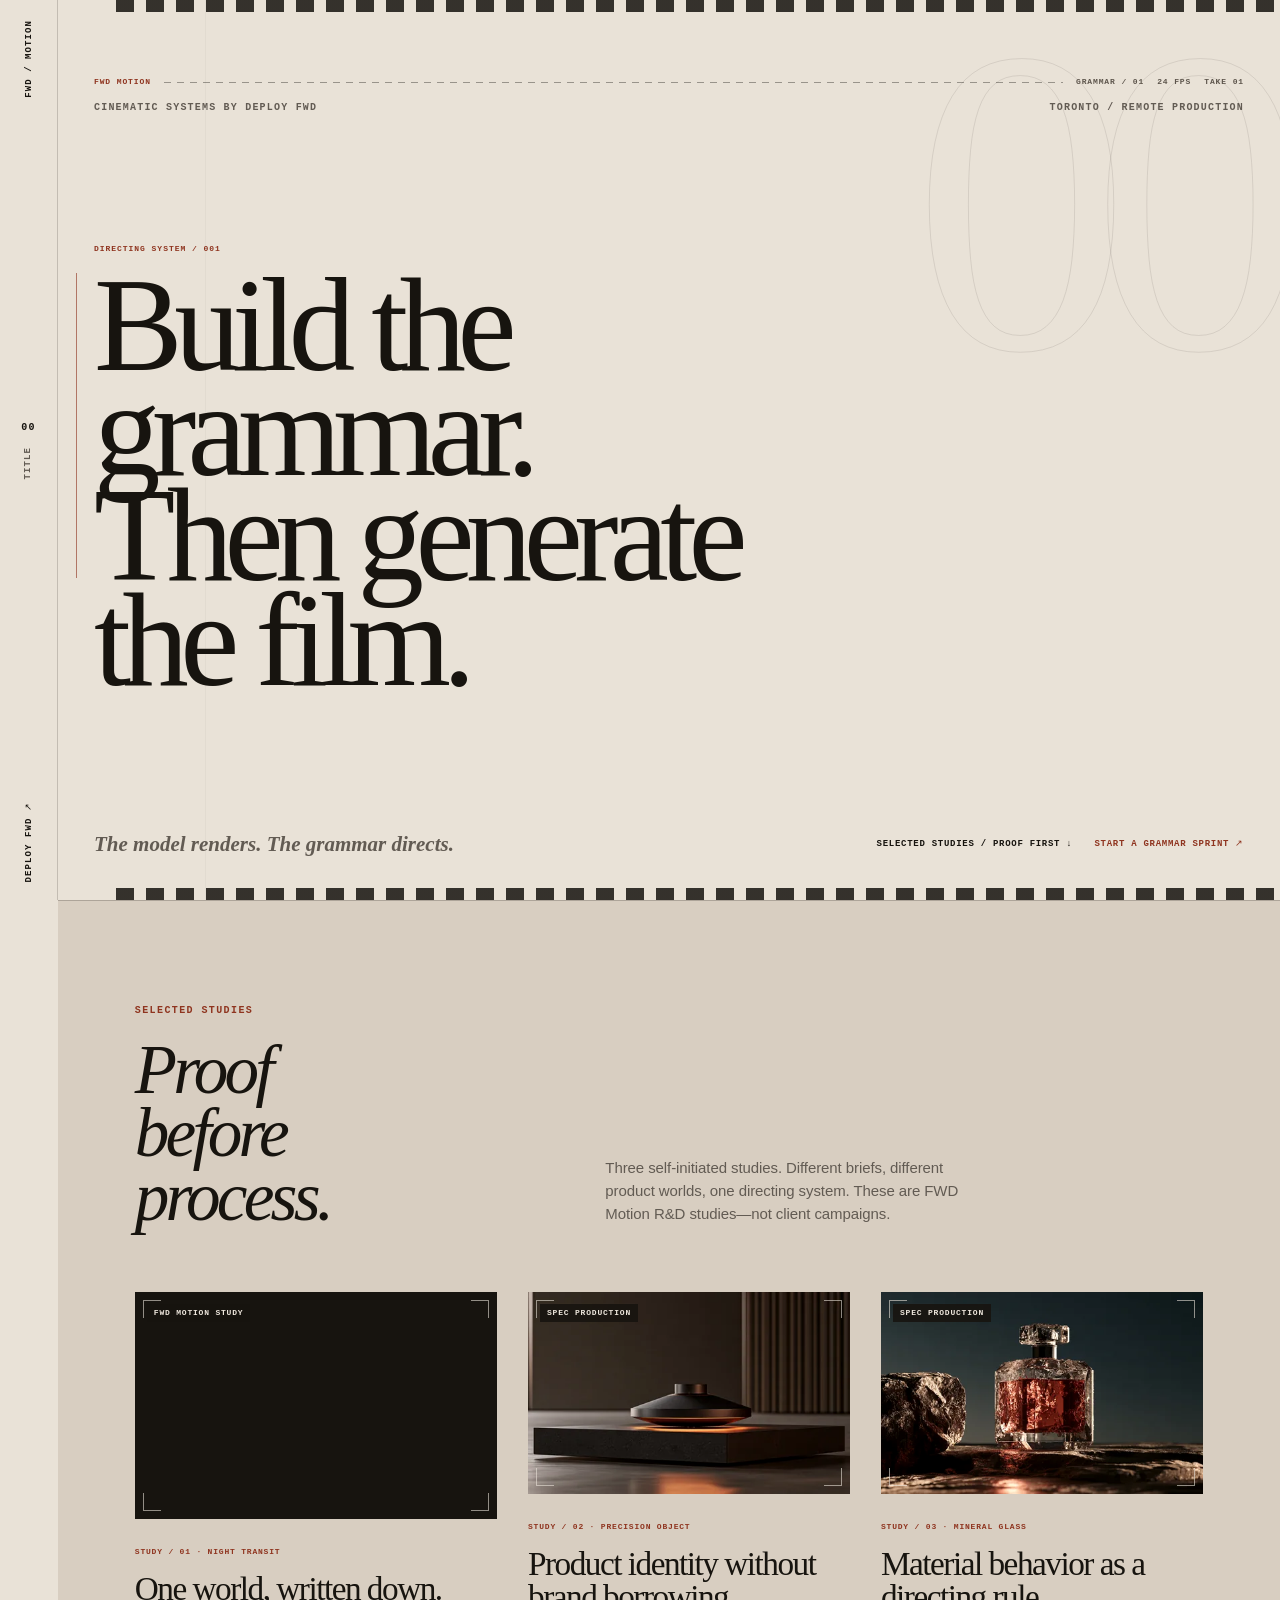
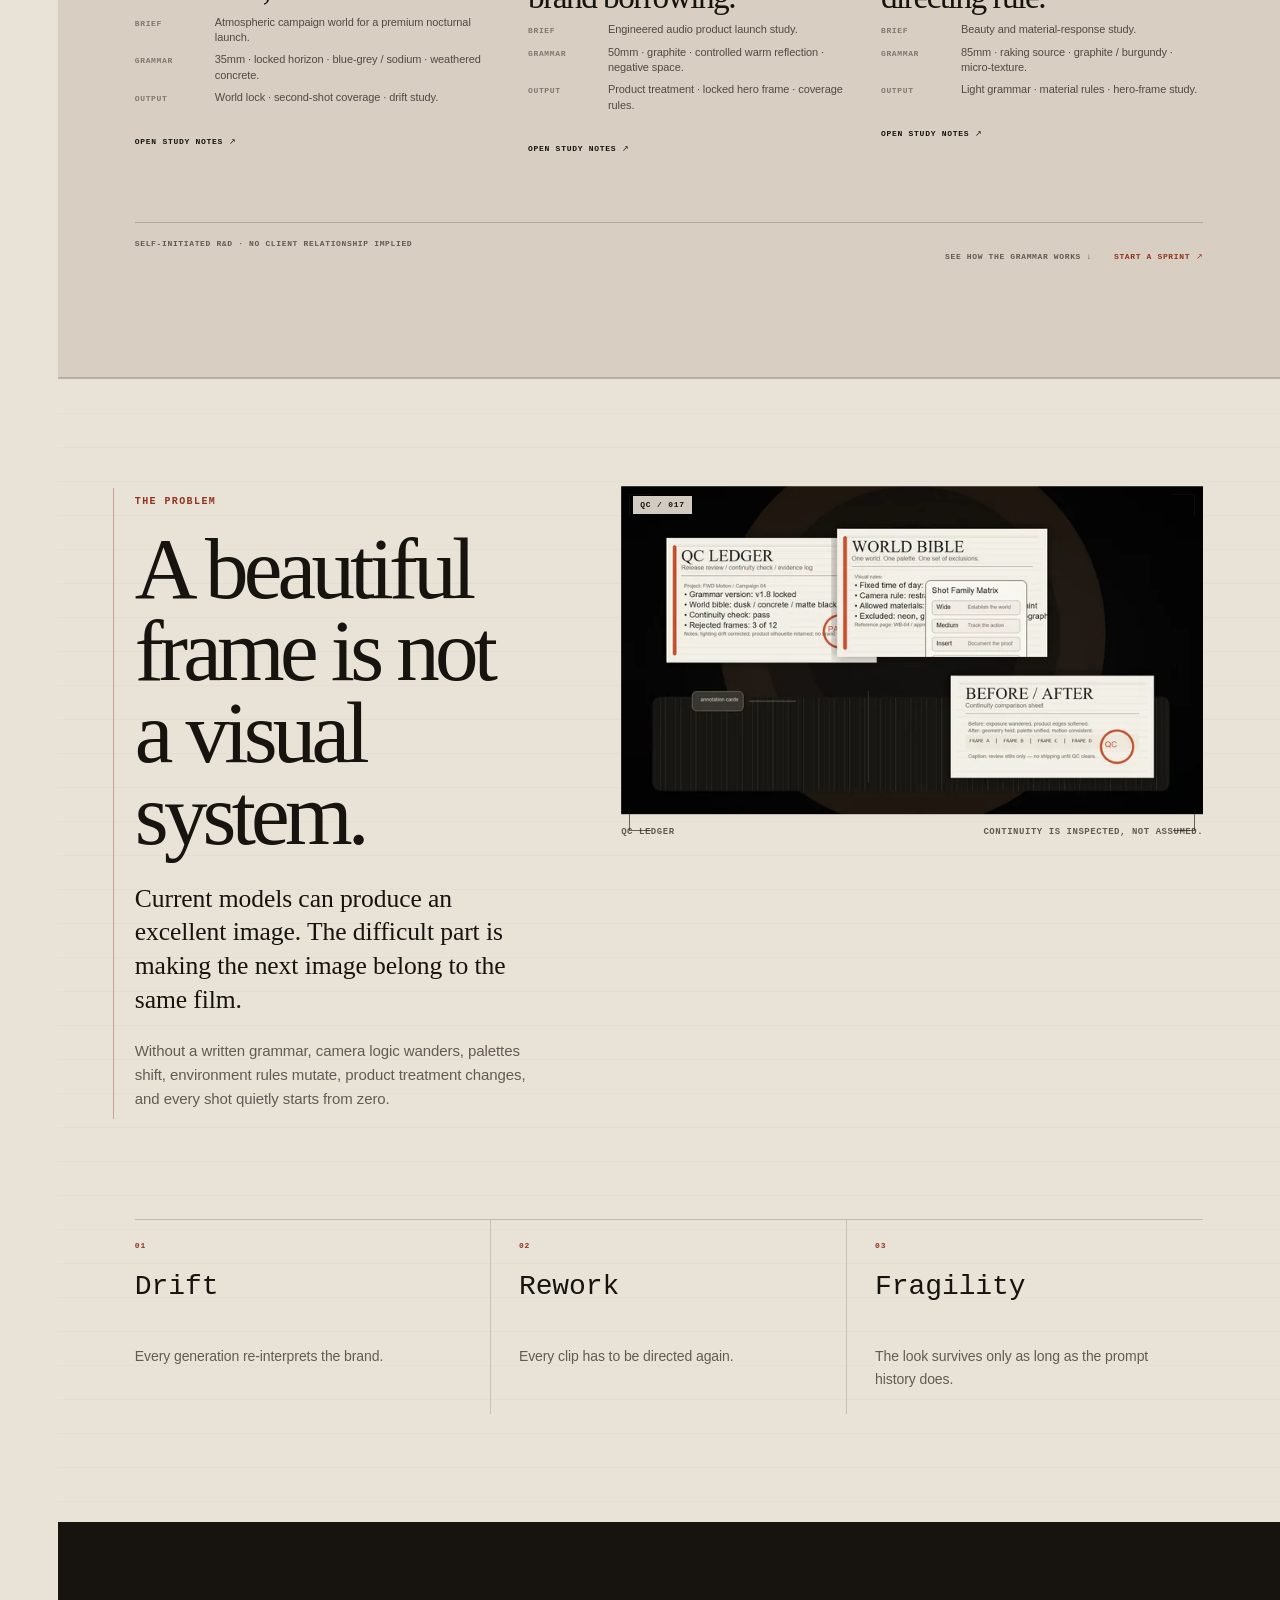
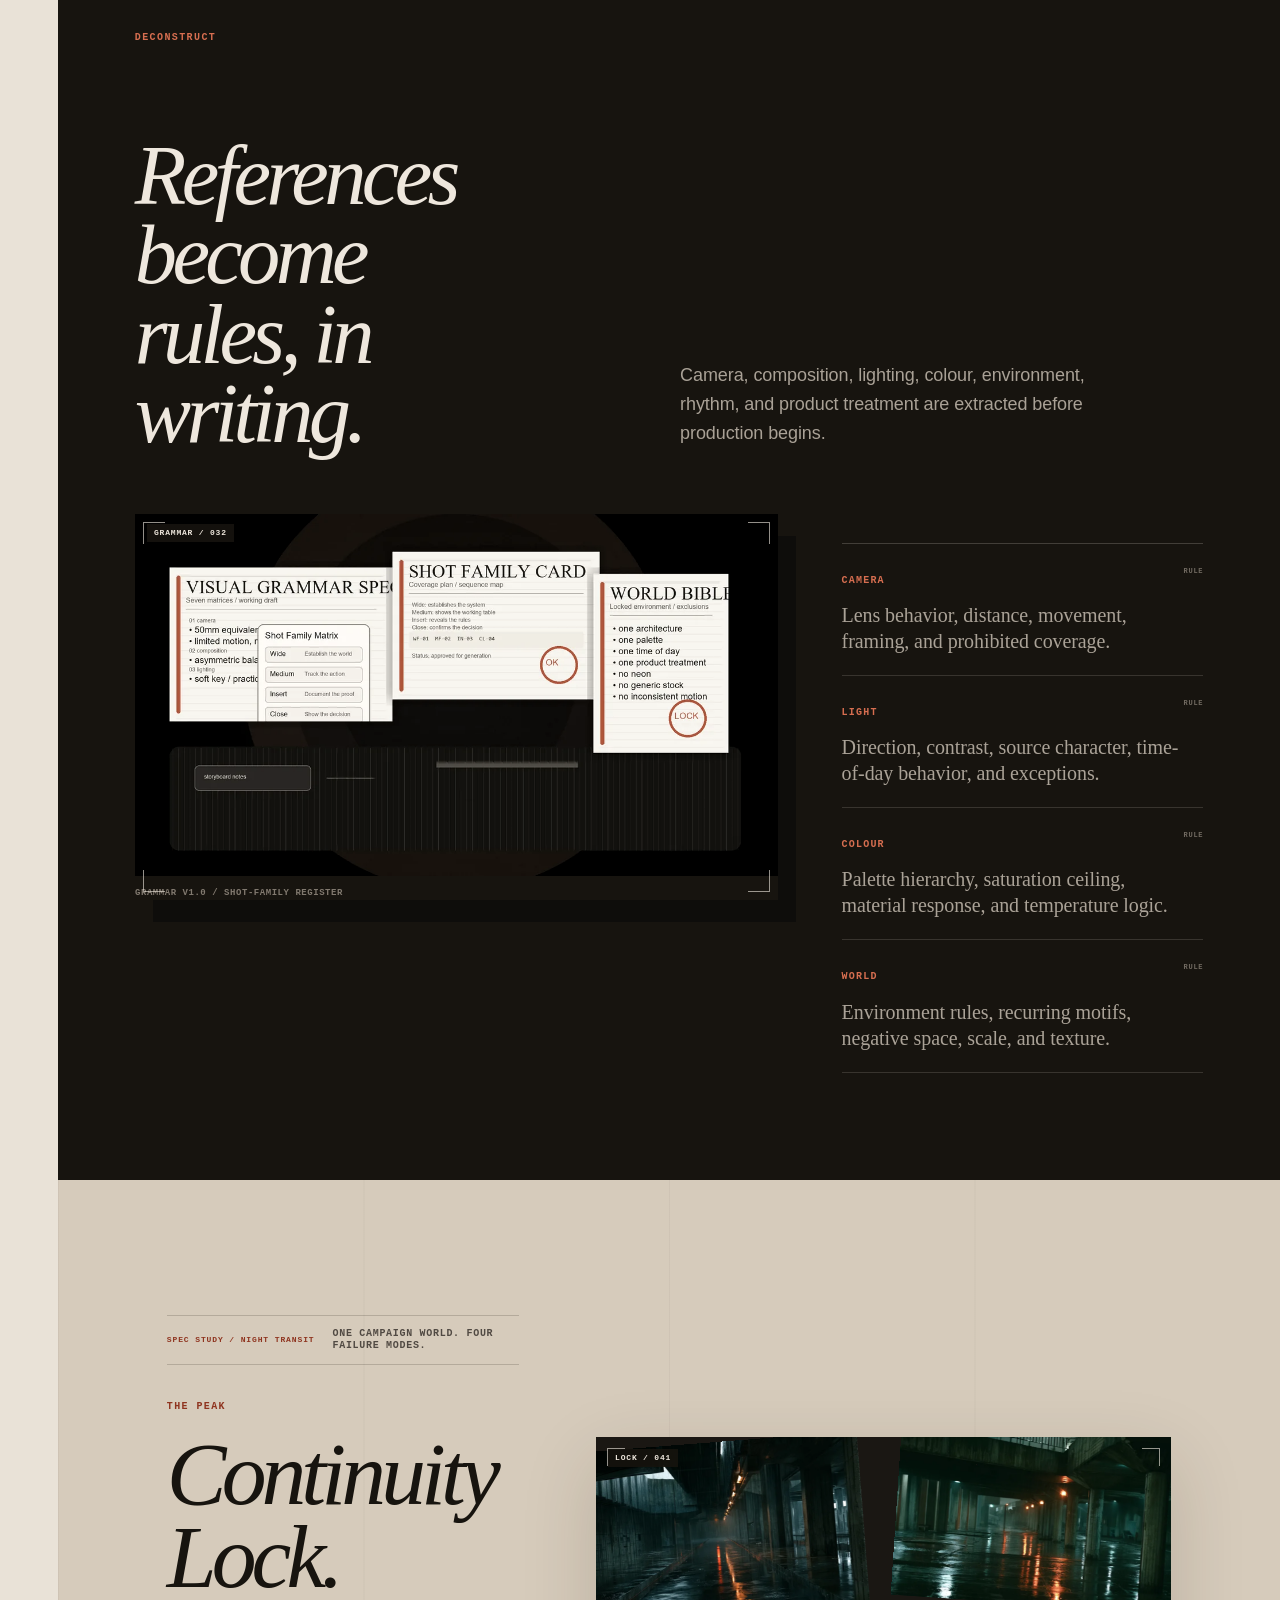
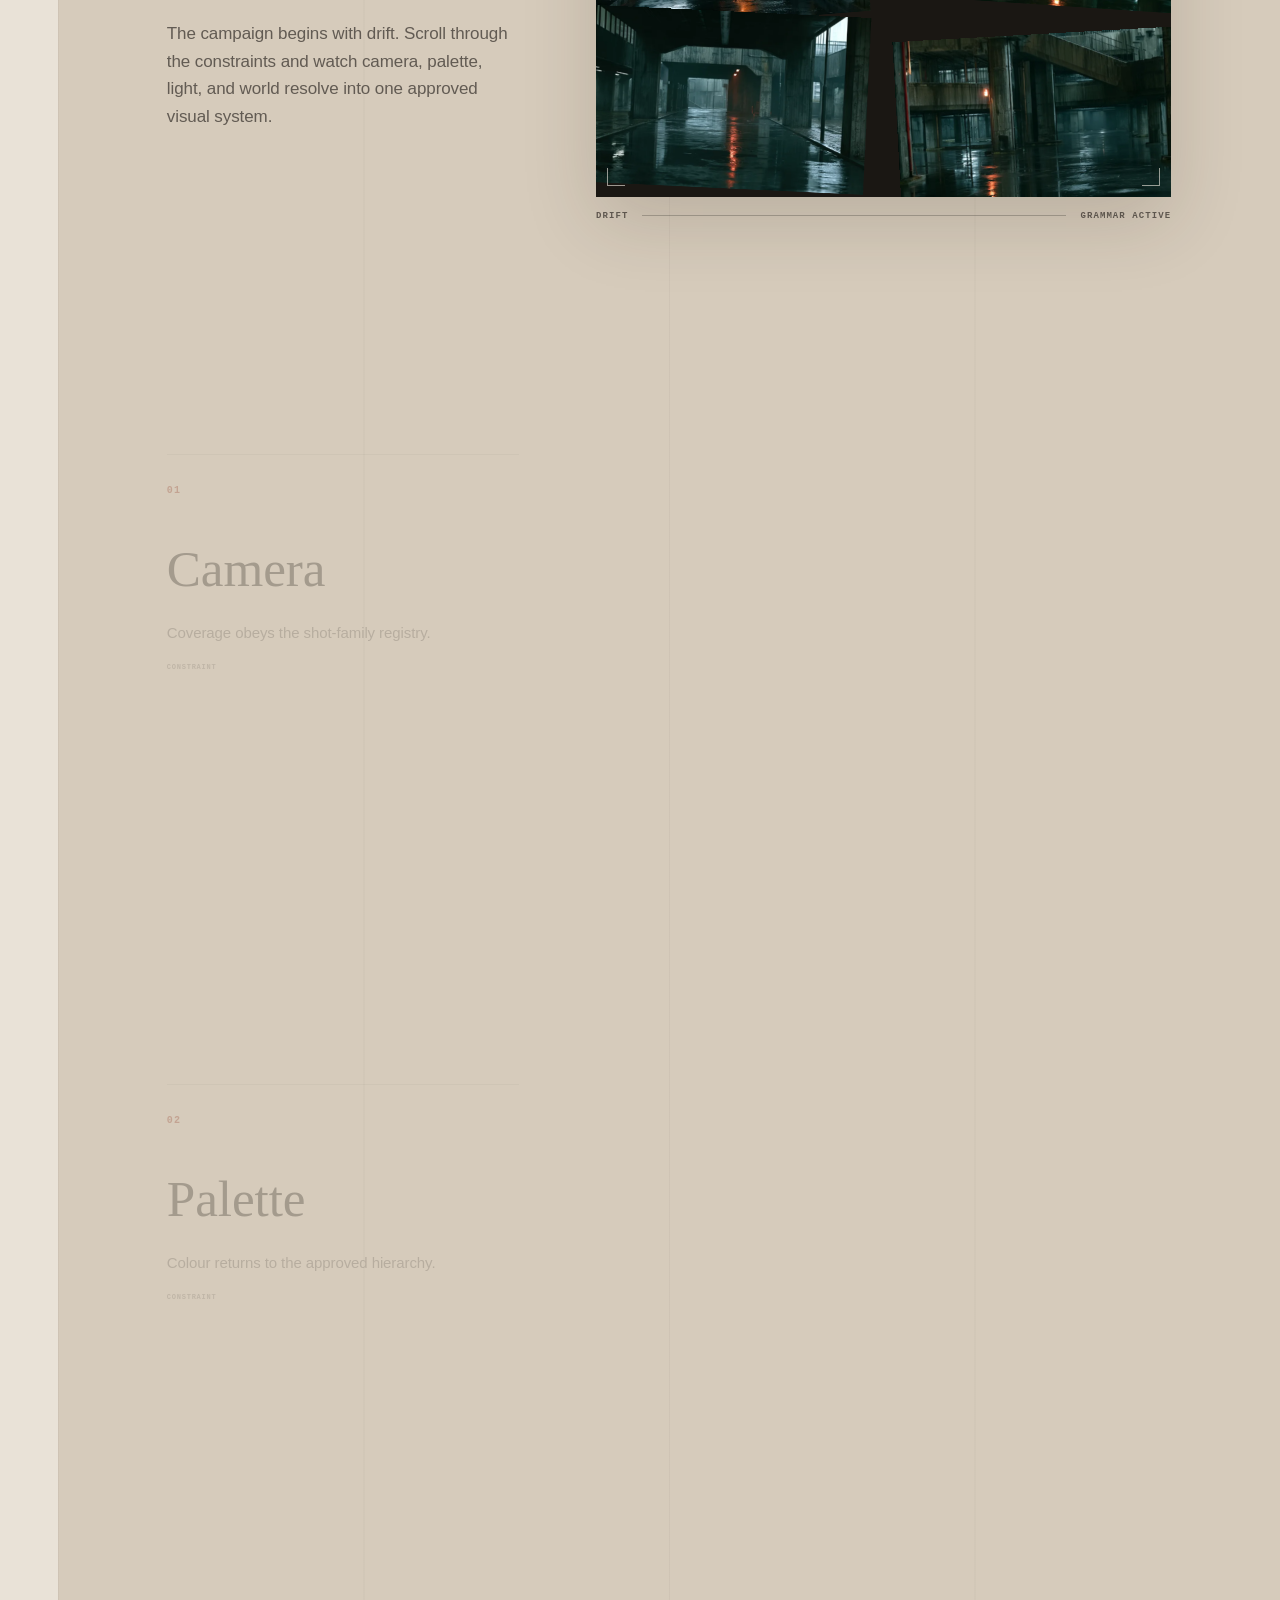
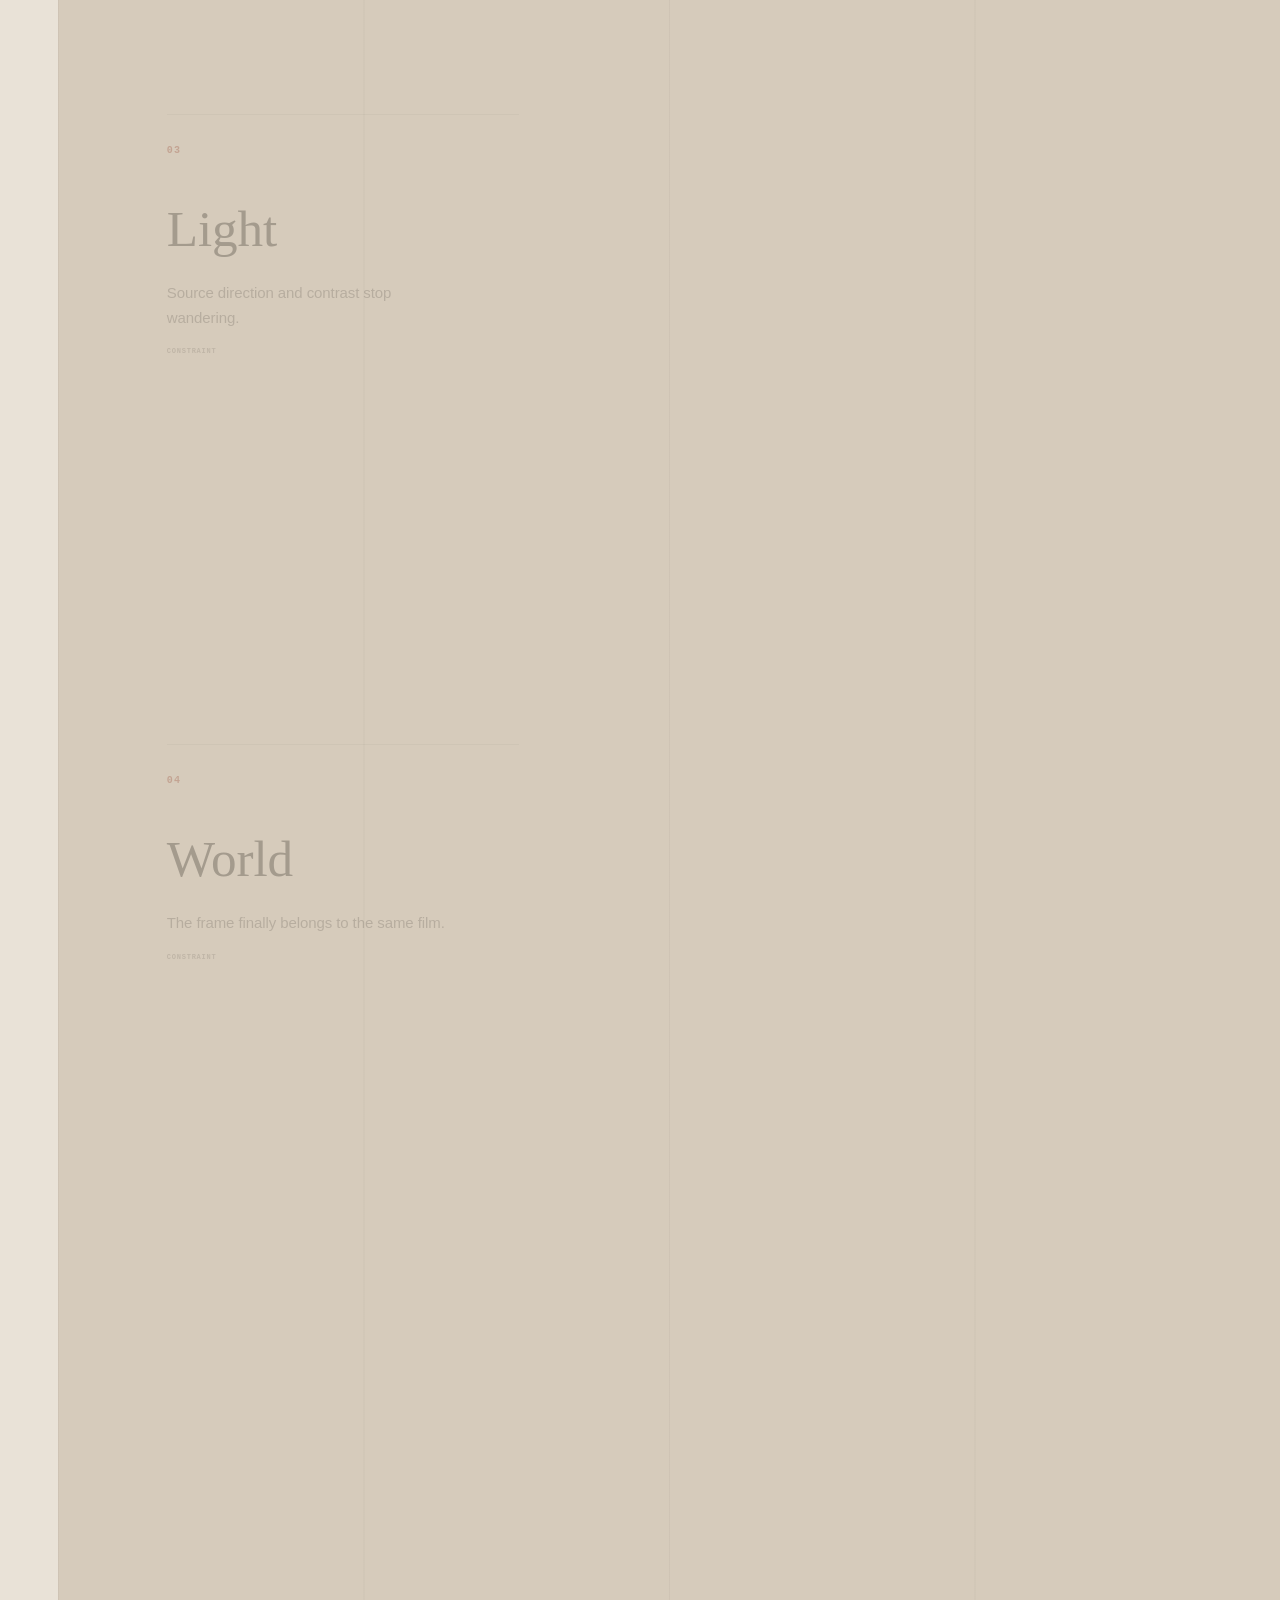
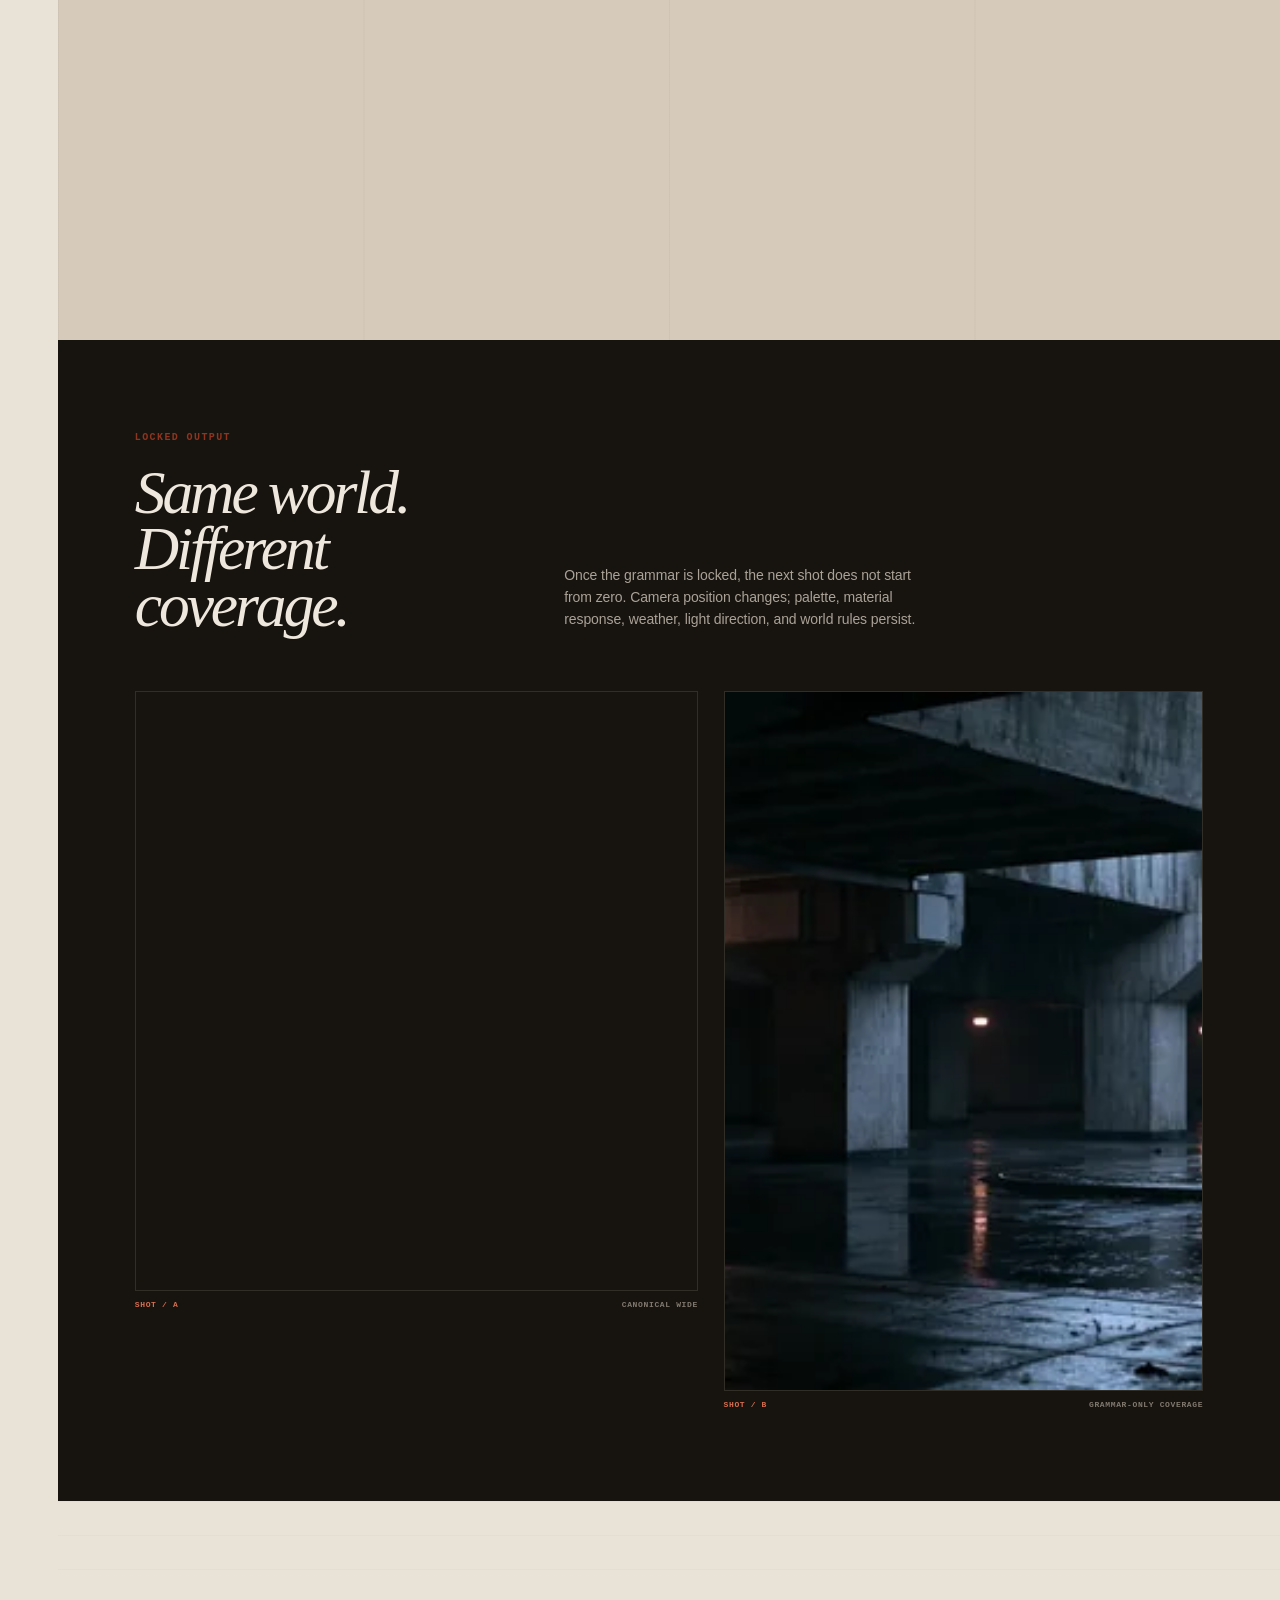
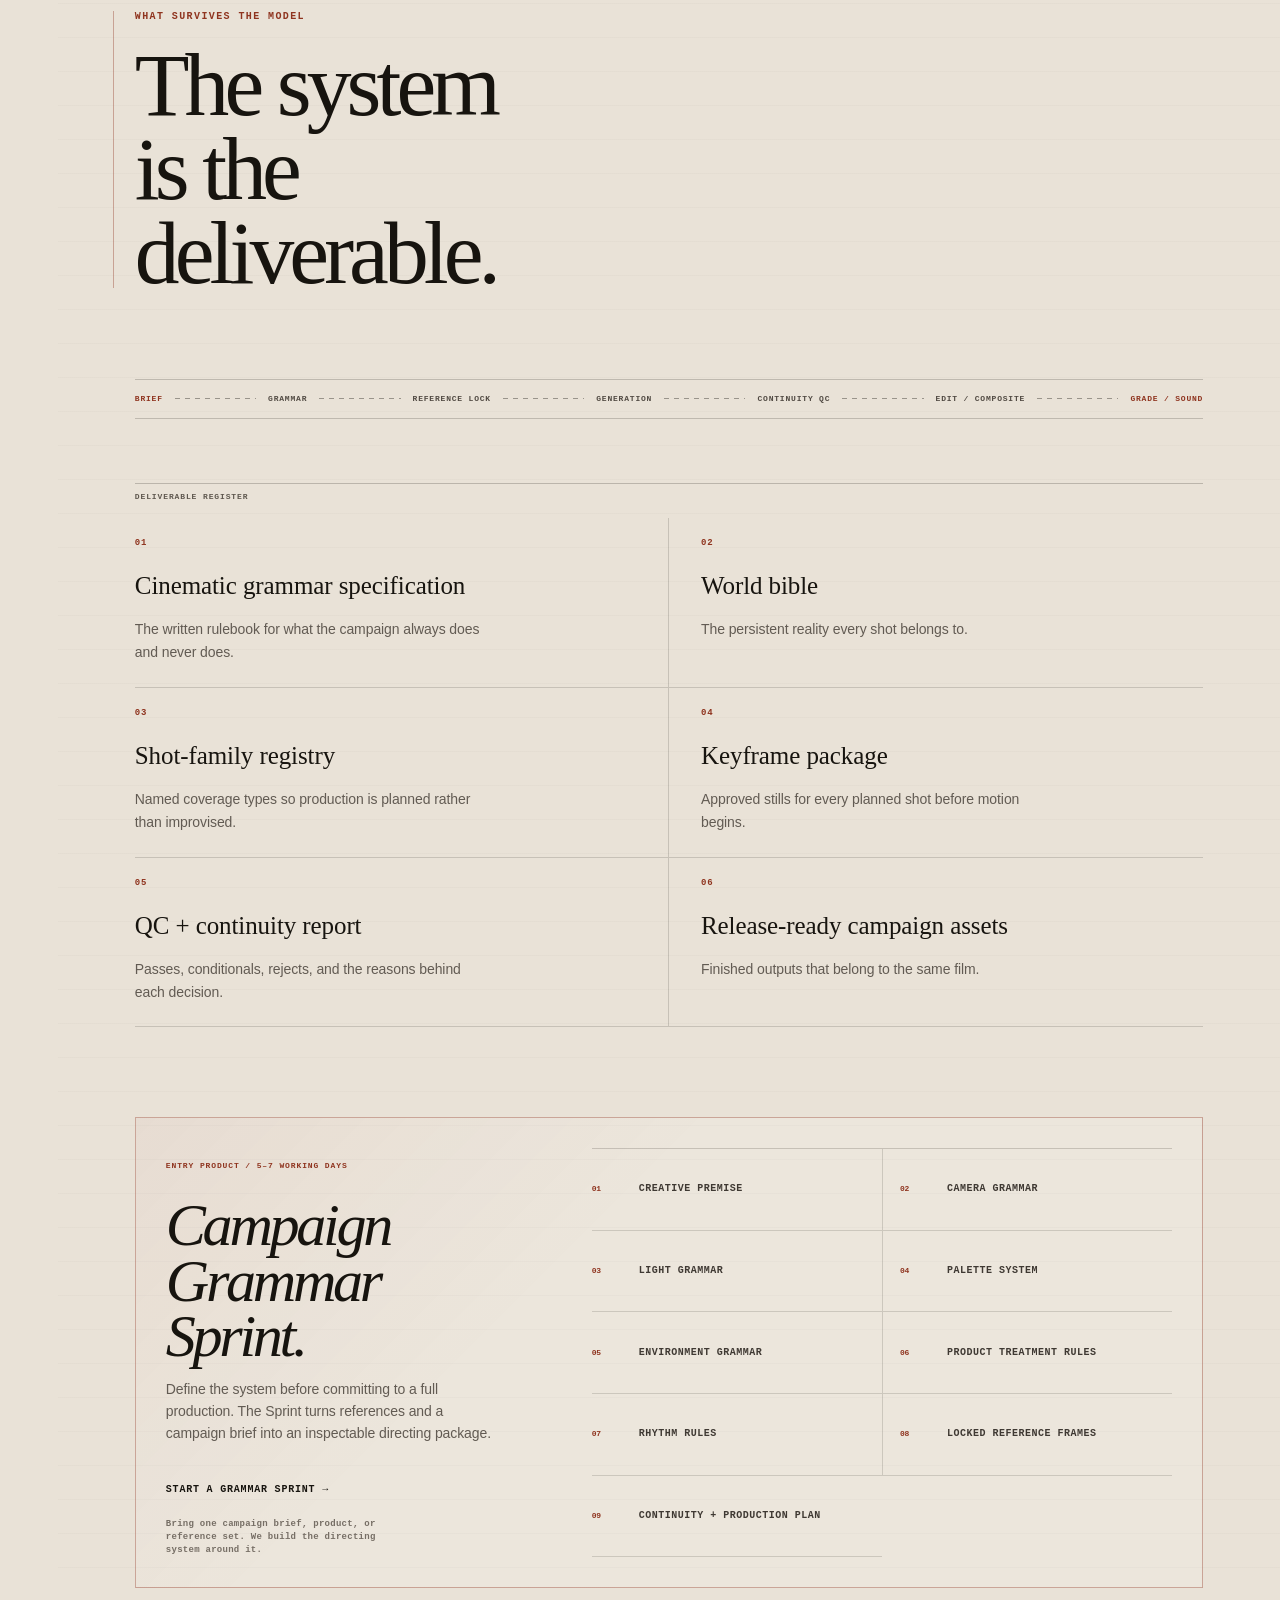
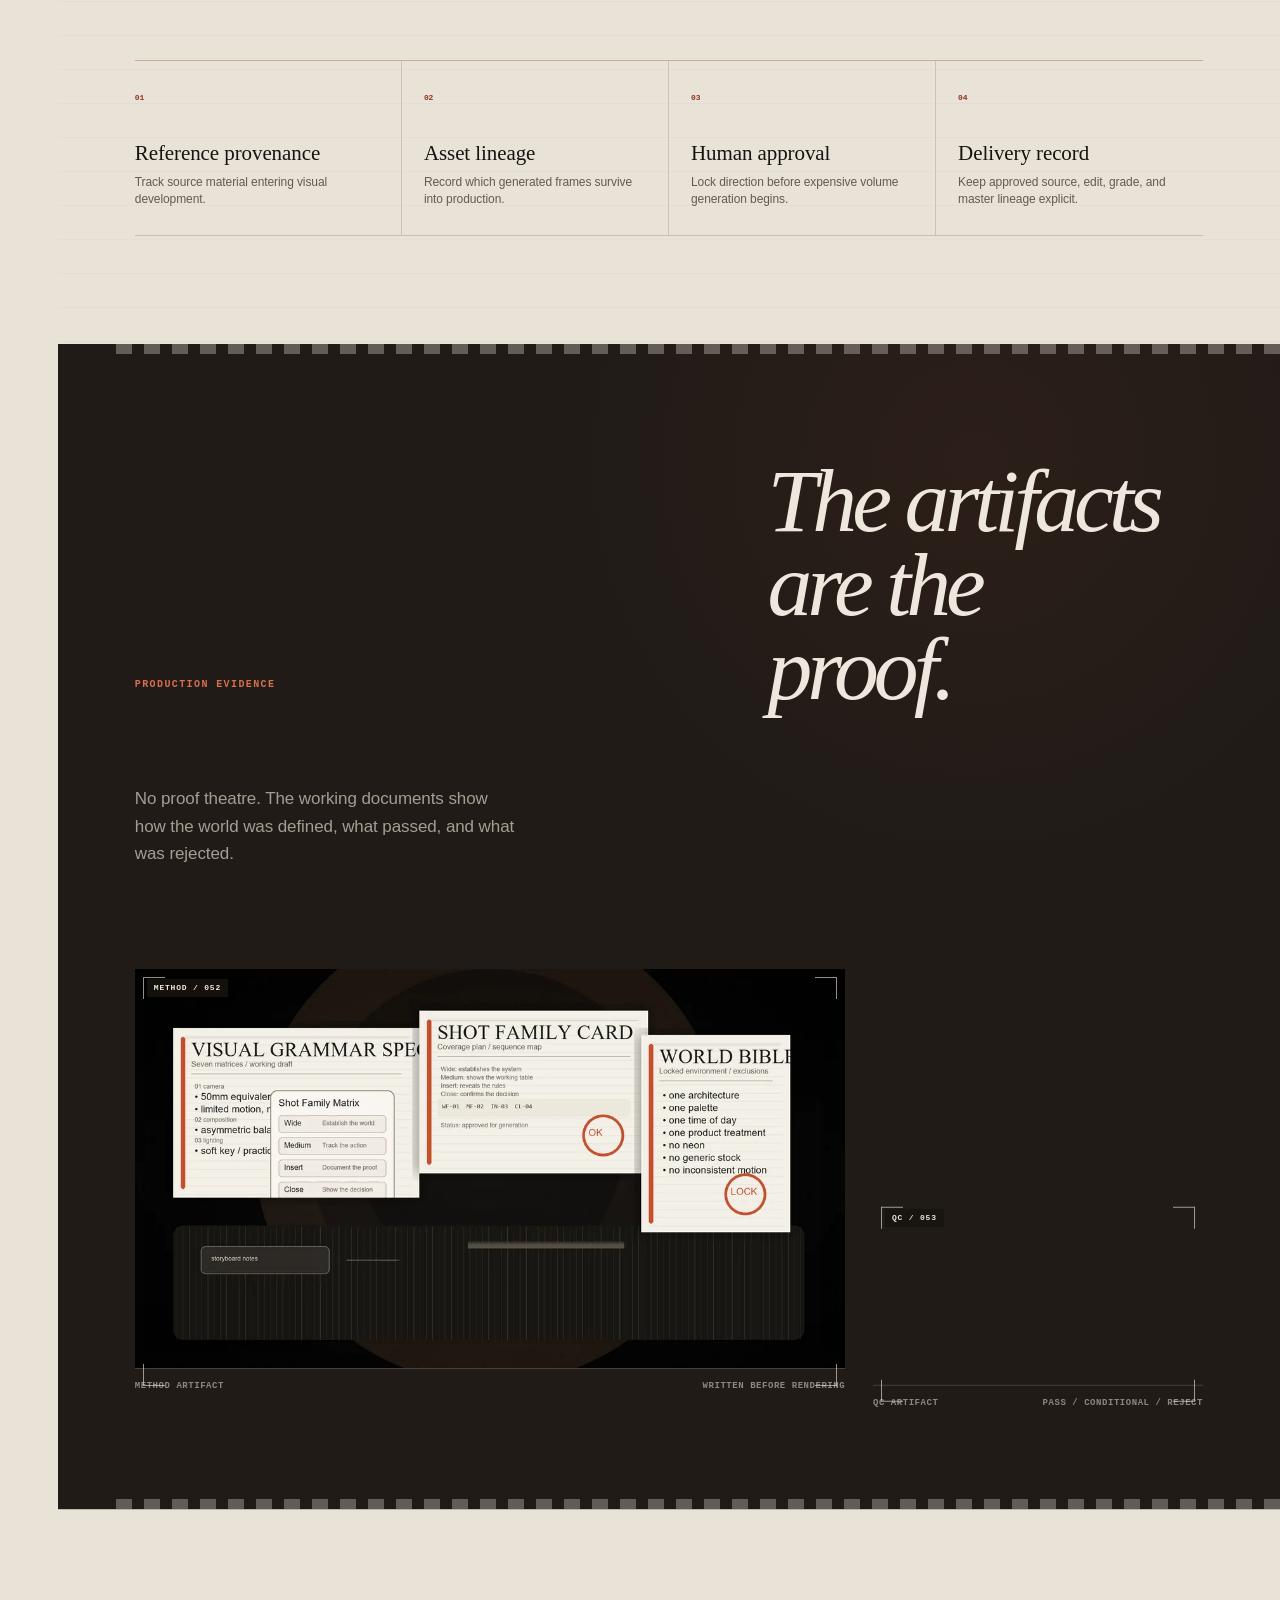
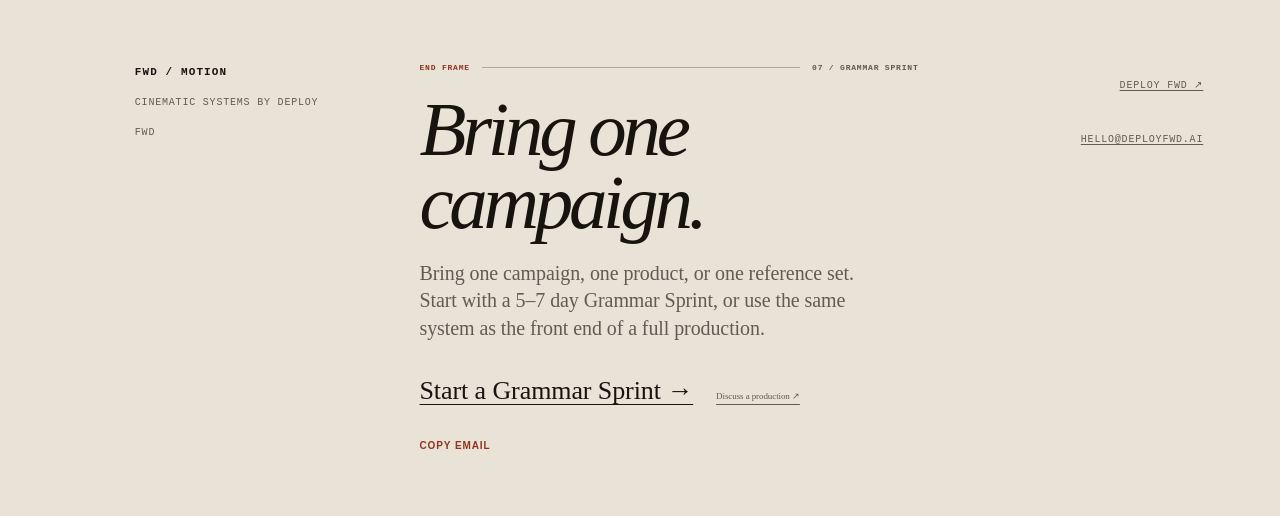
==== commit b694a2fc: "preview: sync buyer-journey amendments" ====
--- a/deployfwd-preview/fwd-motion.html
+++ b/deployfwd-preview/fwd-motion.html
@@ -55,7 +55,10 @@
 
         <div class="fm-title-bottom">
           <p>The model renders. The grammar directs.</p>
-          <a href="#studies">Selected studies / proof first</a>
+          <div class="fm-title-actions">
+            <a href="#studies">Selected studies / proof first ↓</a>
+            <a href="mailto:hello@deployfwd.ai?subject=FWD%20Motion%20Campaign%20Grammar%20Sprint">Start a Grammar Sprint ↗</a>
+          </div>
         </div>
       </div>
     </section>
@@ -142,7 +145,10 @@
 
       <div class="fm-studies-foot">
         <span>SELF-INITIATED R&amp;D · NO CLIENT RELATIONSHIP IMPLIED</span>
-        <span>Next: why continuity breaks without a written grammar ↓</span>
+        <div>
+          <a href="#problem">See how the grammar works ↓</a>
+          <a href="mailto:hello@deployfwd.ai?subject=FWD%20Motion%20Campaign%20Grammar%20Sprint">Start a Sprint ↗</a>
+        </div>
       </div>
     </section>
 
@@ -324,6 +330,7 @@
           <h3>Campaign Grammar Sprint.</h3>
           <p>Define the system before committing to a full production. The Sprint turns references and a campaign brief into an inspectable directing package.</p>
           <a href="mailto:hello@deployfwd.ai?subject=FWD%20Motion%20Campaign%20Grammar%20Sprint">Start a Grammar Sprint →</a>
+          <small>Bring one campaign brief, product, or reference set. We build the directing system around it.</small>
         </div>
         <ol>
           <li><b>01</b><span>Creative premise</span></li>
@@ -399,7 +406,7 @@
 
         <div class="fm-colophon-meta">
           <a href="index.html">Deploy FWD ↗</a>
-          <a href="mailto:hello@deployfwd.ai?subject=FWD%20Motion%20Project%20Review">hello@deployfwd.ai</a>
+          <a href="mailto:hello@deployfwd.ai?subject=FWD%20Motion%20Inquiry">hello@deployfwd.ai</a>
         </div>
       </div>
     </section>
--- a/deployfwd-preview/assets/fwd-motion.css
+++ b/deployfwd-preview/assets/fwd-motion.css
@@ -2542,3 +2542,64 @@
     gap: 5px;
   }
 }
+
+
+/* ============================================================
+   Buyer journey — proof first, offer always legible
+   ============================================================ */
+.fm-title-actions {
+  display: flex;
+  flex-wrap: wrap;
+  gap: 8px 22px;
+  align-items: center;
+}
+
+.fm-title-actions a {
+  min-height: 44px;
+}
+
+.fm-title-actions a:last-child {
+  color: #8f341f;
+}
+
+.fm-studies-foot > div {
+  display: flex;
+  flex-wrap: wrap;
+  gap: 8px 22px;
+  justify-content: flex-end;
+}
+
+.fm-studies-foot a {
+  display: inline-flex;
+  align-items: center;
+  min-height: 36px;
+  color: inherit;
+  text-decoration: none;
+}
+
+.fm-studies-foot a:last-child {
+  color: var(--fm-red);
+}
+
+.fm-sprint-copy > small {
+  display: block;
+  max-width: 42ch;
+  margin-top: 6px;
+  color: #766e65;
+  font: 600 9px/1.45 var(--fm-mono);
+  letter-spacing: .03em;
+}
+
+@media (max-width: 700px) {
+  .fm-title-actions {
+    gap: 0 16px;
+  }
+
+  .fm-title-actions a {
+    min-height: 40px;
+  }
+
+  .fm-studies-foot > div {
+    justify-content: flex-start;
+  }
+}
